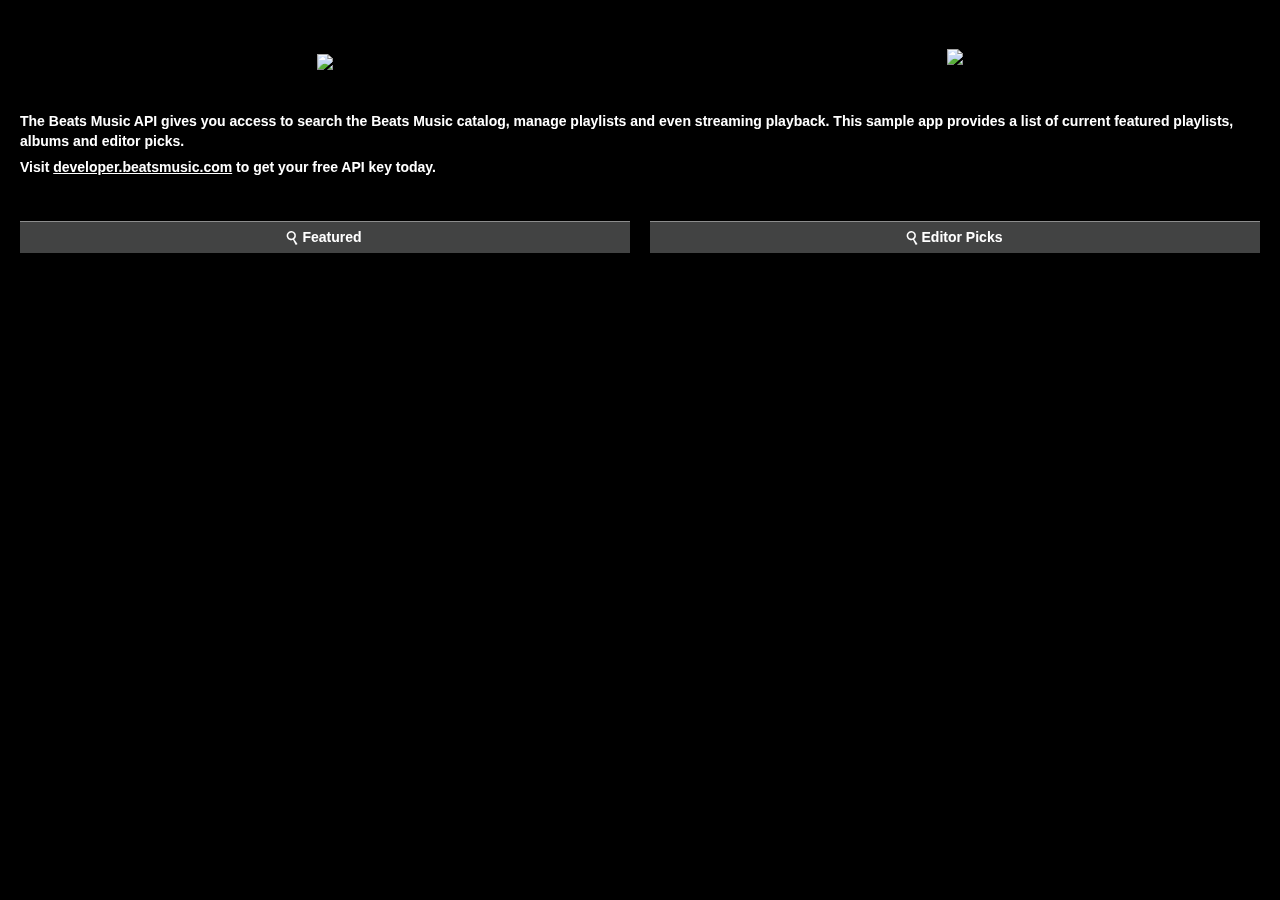
==== www/index.html @ 13b509c0 "included www/ root folder, .xdk & .xdke files, plus cordova plugin support" ====
<!DOCTYPE html>
<html>

 <head>
  <link rel="stylesheet" type="text/css" href="media_button_bar/css/media_button_bar.css">
  <meta charset="UTF-8">
  <link rel="stylesheet" type="text/css" href="app_framework/css/af.ui.min.css">
  <link rel="stylesheet" type="text/css" href="app_framework/css/icons.min.css">
  <link rel="stylesheet" type="text/css" href="css/index_main.less.css" class="main-less">
  <title>Beats Music API</title>
  <meta http-equiv="Content-type" content="text/html; charset=utf-8">
  <meta name="viewport" content="width=device-width, initial-scale=1.0, maximum-scale=1.0, minimum-scale=1.0, user-scalable=0">
  <style type="text/css">
   /* Prevent copy paste for all elements except text fields */
   		*  { -webkit-user-select:none; -webkit-tap-highlight-color:rgba(255, 255, 255, 0); }
   		input, textarea  { -webkit-user-select:text; }
  </style>
  <script src="cordova.js"></script>
  <script src="intelxdk.js"></script>
  <script src="xhr.js"></script>
  <script type="text/javascript">
      var onDeviceReady=function(){                             // called when Cordova is ready
          if( window.Cordova && navigator.splashscreen ) {     // Cordova API detected
            navigator.splashscreen.hide();                 // hide splash screen
          }
      };
      document.addEventListener("deviceready", onDeviceReady, false) ;
  </script>

  <script type="application/javascript" src="app_framework/appframework.ui.min.js"></script>
  <script type="application/javascript" src="js/index_user_scripts.js"></script>
  <script type="application/javascript" src="app_framework/appframework.js"></script>
  <script type="application/javascript" src="js/af_subpage.js"></script>
  <script type="application/javascript" src="js/api.js"></script>
 </head>

 <body id="afui" class="android">

  <div class="uwrap" id="content">
   <div class="upage panel recommended-content-header" id="mainpage" data-header="none" data-footer="none">
    <div class="upage-outer">
     <header class="container-group inner-element uib_w_1" data-uib="app_framework/header" data-ver="0" id="af-header-0">
      <h1>Beats Music</h1>
      <div class="widget-container wrapping-col single-centered"></div>
      <div class="widget-container content-area horiz-area wrapping-col left">
      </div>
      <div class="widget-container content-area horiz-area wrapping-col right"></div>
     </header>
     <div class="upage-content" id="mainsub">

      <div class="grid grid-pad urow uib_row_1 row-height-1" data-uib="layout/row" data-ver="0">
       <div class="col uib_col_2 col-0_6-12" data-uib="layout/col" data-ver="0">
        <div class="widget-container content-area vertical-col">

         <div class="widget uib_w_2 scale-image d-margins ImageMargin BeatsMusicImageMargin" data-uib="media/img" data-ver="0">
          <figure class="figure-align">
           <img src="http://content.developer.mashery.com.s3.amazonaws.com/xdk-demos/beatsmusic/logo-beatsmusic-black.png">

           <figcaption data-position="bottom"></figcaption>
          </figure>
         </div>
         <span class="uib_shim"></span>
        </div>
       </div>
       <div class="col uib_col_1 col-0_6-12" data-uib="layout/col" data-ver="0">
        <div class="widget-container content-area vertical-col">

         <div class="widget uib_w_3 scale-image d-margins ImageMargin" data-uib="media/img" data-ver="0">
          <figure class="figure-align">
           <img src="http://content.developer.mashery.com.s3.amazonaws.com/xdk-demos/masherymade.png">

           <figcaption data-position="bottom"></figcaption>
          </figure>
         </div>
         <span class="uib_shim"></span>
        </div>
       </div>
       <span class="uib_shim"></span>
      </div>

      <div class="grid grid-pad urow uib_row_2 row-height-2" data-uib="layout/row" data-ver="0">
       <div class="col uib_col_3 col-0_12-12" data-uib="layout/col" data-ver="0">
        <div class="widget-container content-area vertical-col">

         <div class="widget uib_w_4 d-margins beats-dark" data-uib="media/text" data-ver="0">
          <div class="widget-container left-receptacle"></div>
          <div class="widget-container right-receptacle"></div>
          <div>
           <p>The Beats Music API gives you access to search the Beats Music catalog, manage playlists and even streaming playback. This sample app provides a list of current featured playlists, albums and editor picks.</p>
           <p>Visit <span onclick="window.open('http://developer.beatsmusic.com/','_blank')" style="text-decoration: underline;">developer.beatsmusic.com</span> to get your free API key today.</p>
          </div>
         </div><span class="uib_shim"></span>
        </div>
       </div>
       <span class="uib_shim"></span>
      </div>

      <div class="grid grid-pad urow uib_row_3 row-height-3" data-uib="layout/row" data-ver="0">
       <div class="col uib_col_4 col-0_6-12" data-uib="layout/col" data-ver="0">
        <div class="widget-container content-area vertical-col">

         <a class="button widget uib_w_5 d-margins darkbg-buttons icon magnifier" data-uib="app_framework/button" id="Topfeatured_btn" onclick="javascript:fetchHighlights('featured');">Featured</a>
        </div>
       </div>
       <div class="col uib_col_5 col-0_6-12" data-uib="layout/col" data-ver="0">
        <div class="widget-container content-area vertical-col">

         <a class="button widget uib_w_5 d-margins icon magnifier" data-uib="app_framework/button" id="Topeditor_picks_btn" onclick="javascript:fetchHighlights('editor_picks');">Editor Picks</a>
        </div>
       </div>
       <span class="uib_shim"></span>
      </div>

     </div>
     <div id="recommendations" class="upage-content hidden">
      <div class="grid grid-pad urow uib_row_4 row-height-4" data-uib="layout/row" data-ver="0">
       <div class="col uib_col_6 col-0_12-12" data-uib="layout/col" data-ver="0">
        <div class="widget-container content-area vertical-col">

         <a class="button widget uib_w_6 d-margins icon left" data-uib="app_framework/button" data-ver="0">Back</a><span class="uib_shim"></span>
        </div>
       </div>
       <span class="uib_shim"></span>
      </div>
      <div class="grid grid-pad urow uib_row_1 row-height-1" data-uib="layout/row" data-ver="0">
       <div class="col uib_col_2 col-0_6-12" data-uib="layout/col" data-ver="0">
        <div class="widget-container content-area vertical-col">

         <div class="widget uib_w_2 scale-image d-margins ImageMargin BeatsMusicImageMargin" data-uib="media/img" data-ver="0">
          <figure class="figure-align">
           <img src="http://content.developer.mashery.com.s3.amazonaws.com/xdk-demos/beatsmusic/logo-beatsmusic-black.png">

           <figcaption data-position="bottom"></figcaption>
          </figure>
         </div>
         <span class="uib_shim"></span>
        </div>
       </div>
       <div class="col uib_col_1 col-0_6-12" data-uib="layout/col" data-ver="0">
        <div class="widget-container content-area vertical-col">

         <div class="widget uib_w_3 scale-image d-margins ImageMargin" data-uib="media/img" data-ver="0">
          <figure class="figure-align">
           <img src="http://content.developer.mashery.com.s3.amazonaws.com/xdk-demos/masherymade.png">

           <figcaption data-position="bottom"></figcaption>
          </figure>
         </div>
         <span class="uib_shim"></span>
        </div>
       </div>
       <span class="uib_shim"></span>
      </div>
      <div id="recommendations-content-header" style="text-align:center;">
       <h2 id="recommended-highlight-title"></h2> 
       <p>(click on images to preview)</p>
      </div>
      <div id="recommendations-content" style="text-align:center;">
      </div>
     </div>
     <!-- /upage-content -->
    </div>
    <!-- /upage-outer -->
   </div>
   <!-- /upage -->
  </div>
  <!-- /uwrap -->
 </body>

</html>
---- www/media_button_bar/css/media_button_bar.css ----
/*  Button Bar - Height set by the user */
.uib-button-bar {
  display: -webkit-flex;
  display: -moz-flex;
  display: -ms-flexbox;
  display: -ms-flex;
  display: flex;
  -webkit-align-items: center;
  -moz-align-items: center;
  -ms-align-items: center;
  -ms-flex-align: center;
  align-items: center;
}
.uib-button-bar > .uib-sprite-button,
.uib-button-bar > .uib-graphic-button {
  height: 100%;
  width: 100%;
  -webkit-flex: 1;
  -moz-flex: 1;
  -ms-flex: 1;
  flex: 1;
}

.uib-sprite {
  height: 100%;
  width: 100%;
  -webkit-flex: 1;
  -moz-flex: 1;
  -ms-flex: 1;
  flex: 1;
}

.uib-button-bar .uib-caption {
  white-space: nowrap;
  overflow: hidden;
  text-overflow: ellipsis;
  width: 100%;
  padding: 0 1em;
}
/* Base Graphic & Sprite Button */
.uib-graphic-button,
.uib-sprite-button {
  display: -webkit-flex;
  display: -moz-flex;
  display: -ms-flexbox;
  display: -ms-flex;
  display: flex;
  -webkit-flex-direction: column;
  -moz-flex-direction: column;
  -ms-flex-direction: column;
  flex-direction: column;
  -webkit-align-items: center;
  -moz-align-items: center;
  -ms-align-items: center;
  -ms-flex-align: center;
  align-items: center;
  -webkit-justify-content: center;
  -moz-justify-content: center;
  -ms-justify-content: center;
  -ms-flex-pack: center;
  justify-content: center;
  -webkit-align-content: center;
  -moz-align-content: center;
  -ms-align-content: center;
  -ms-flex-line-pack: center;
  align-content: center;
}
/* Makes a tag full size of Sprite graphic */
.uib-sprite a {
  width: 100%;
  height: 100%;
  display: block;
}
/* Order: Text Top, Text Bottom, Text Left, Text Right */
.media-button-text-top {
  -webkit-flex-direction: column-reverse;
  -moz-flex-direction: column-reverse;
  -ms-flex-direction: column-reverse;
  flex-direction: column-reverse;
}
.media-button-text-top .uib-caption {
  width: auto;
}
.media-button-text-bottom {
  -webkit-flex-direction: column;
  -moz-flex-direction: column;
  -ms-flex-direction: column;
  flex-direction: column;
}
.media-button-text-bottom .uib-caption {
  width: auto;
}
.media-button-text-left {
  -webkit-flex-direction: row-reverse;
  -moz-flex-direction: row-reverse;
  -ms-flex-direction: row-reverse;
  flex-direction: row-reverse;
}
.media-button-text-left .uib-caption {
  width: auto;
}
.media-button-text-right {
  -webkit-flex-direction: row;
  -moz-flex-direction: row;
  -ms-flex-direction: row;
  flex-direction: row;
}
.media-button-text-right .uib-caption {
  width: auto;
}
---- www/app_framework/css/af.ui.min.css ----
*{-webkit-user-select:none;-webkit-tap-highlight-color:rgba(0,0,0,0);-moz-tap-highlight-color:rgba(0,0,0,0);-ms-touch-action:none;-moz-user-select:-moz-none -webkit-touch-callout:none;margin:0;padding:0;-webkit-box-sizing:border-box;-moz-box-sizing:border-box;box-sizing:border-box}body{overflow-x:hidden;-webkit-text-size-adjust:none;font-family:'Helvetica Neue',Helvetica,Arial,sans-serif;color:#000;font-size:14px;display:-webkit-box;background:#cbd2d8;-webkit-box-orient:vertical;-webkit-box-align:stretch}#afui input,textarea{-webkit-user-select:text;-moz-user-select:-moz-text;-moz-user-select:text}#afui img{border:0}#afui p{display:block;margin:6px 0;font-size:14px;line-height:20px;color:inherit}#afui #afui_modal{-webkit-backface-visibility:hidden;z-index:9999!important;width:100%;height:100%;display:none;position:absolute;top:0;overflow:hidden;background:rgba(29,29,28,1)!important;-webkit-perspective:1000;color:white}#afui #modalContainer{width:100%}#afui #modalContainer>*{-webkit-backface-visibility:hidden;-webkit-perspective:1000}#afui .afmScrollbar{background:white!important}#afui .afmScrollPanel{width:100%;min-height:100%;overflow:hidden}#afui{position:absolute;width:100%;top:0;bottom:0;overflow:hidden}#afui>#splashscreen{position:absolute;top:0;bottom:0;width:100%;left:0;min-height:100%;background:rgba(29,29,28,1)!important;color:white!important;font-size:30px;text-align:center;z-index:9999;display:block;margin-left:auto!important;margin-right:auto!important;padding-top:80px!important}#afui>#header{position:absolute;overflow:hidden;display:block;z-index:250;-webkit-box-sizing:border-box;box-sizing:border-box;height:44px;left:0;right:0}#afui #header h1{position:absolute;width:45%;z-index:1;text-align:center;height:44px;font-size:18px;font-weight:bold;left:27.5%;color:#fff;padding:10px 0;text-shadow:rgba(0,0,0,0.8) 0 -1px 0;text-align:center;white-space:nowrap}#afui #content{z-index:180;display:block;position:absolute;top:44px;bottom:49px;left:0;right:0;overflow:hidden}#afui .panel{z-index:180;width:100%;height:100%;display:none;position:absolute;top:0;left:0;overflow-y:auto;overflow-x:hidden;-webkit-overflow-scrolling:touch;-webkit-backface-visibility:hidden;-webkit-perspective:1000;padding:10px;padding-top:0}#afui .panel>*{-webkit-backface-visibility:hidden;-webkit-perspective:1000}#afui #navbar{position:absolute;bottom:0;z-index:1000;height:49px;display:block;left:0;right:0;padding:0 3px}#afui #navbar a{-webkit-box-sizing:border-box;box-sizing:border-box;top:3px;height:43px;overflow:hidden;font-size:12px;font-weight:normal;text-decoration:none;color:#fff;text-align:center;display:inline-block;width:25%;-webkit-backface-visibility:hidden;-webkit-perspective:1000;line-height:67px;position:relative;margin:0}#afui #navbar .af-badge{right:auto;margin-left:-16px}#afui #navbar .icon:before{position:absolute;top:2px;left:0;font-size:25px;margin:auto;width:100%}#afui footer,#afui header,#afui nav{display:none}#afui #navbar footer,#afui #menu nav,#afui #header header{display:block}#afui>#menu.tabletMenu{z-index:1;width:200px;bottom:0;height:100%;display:block!important;position:absolute;top:0;left:0}#afui #menu_scroller{padding-bottom:10px;overflow-y:auto;overflow-x:hidden;-webkit-backface-visibility:hidden;-webkit-overflow-scrolling:touch}#afui #menu_scroller>*{-webkit-backface-visibility:hidden;-webkit-perspective:1000}#afui #menu .list li,#afui #menu .list .divider,#afui #menu .list li:first-child,#afui #menu .list li:last-child{font-weight:bold;font-size:1em;line-height:1em;border-color:#101012;-webkit-box-shadow:inset 0 1px 0 rgba(255,255,255,.08);box-shadow:inset 0 1px 0 rgba(255,255,255,.08)}#afui #menu .list>li>a{color:#ccc;margin-left:6px;font-weight:normal}#afui #menu .list,#afui #menu .list .divider{background:inherit}#afui #menu .list .divider{background:#333;color:#fff;font-weight:bold;font-size:1em;line-height:1em;padding:6px;top:0;border:0;-webkit-box-shadow:none;box-shadow:none}#afui #menu .list>li>a:after{margin-top:-8px}#afui .splashscreen{background:rgba(29,29,28,1)!important;padding-left:40px;padding-top:30px!important;min-height:100%}#afui h2{display:block;height:34px;font-weight:bold;font-size:18px;color:#000;padding:6px 0;margin-bottom:8px}#afui .collapsed:after{float:right;content:'';border-left:5px solid transparent;border-right:5px solid transparent;border-top:6px solid #000;display:block;position:absolute;top:14px;right:14px}#afui .collapsed:before{float:right;content:'';color:transparent;background:transparent;width:14px;height:14px;display:block;border:2px solid #000;border-radius:3px;position:absolute;top:8px;right:10px}#afui .expanded:after{float:right;content:'';border-left:5px solid transparent;border-right:5px solid transparent;border-bottom:6px solid #000;display:block;position:absolute;top:13px;right:14px}#afui .expanded:before{float:right;content:'';color:transparent;background:transparent;width:14px;height:14px;display:block;border:2px solid #000;border-radius:3px;position:absolute;top:8px;right:10px}#afui .ui-icon{background:#666;background:rgba(0,0,0,.4);background-repeat:no-repeat;border-radius:9px}.ui-loader{display:none;position:absolute;opacity:.85;z-index:100;left:50%;width:200px;margin-left:-100px;margin-top:-35px;padding:10px 30px;background:#666;background:rgba(0,0,0,.4);border-radius:9px;color:white}.ui-loader.heavy{opacity:1}.ui-loader h1{font-size:15px;text-align:center}.ui-loader .ui-icon{position:static;display:block;opacity:.9;margin:0 auto;width:35px;height:35px;background-color:transparent}.spin{-webkit-transform:rotate(360deg);-webkit-animation-name:spin;-webkit-animation-duration:1s;-webkit-animation-iteration-count:infinite}@-webkit-keyframes spin{from{-webkit-transform:rotate(0deg)}to{-webkit-transform:rotate(360deg)}}.ui-icon-loading{background-image:url([data-uri]);width:40px;height:40px;border-radius:20px;background-size:35px 35px}#afui .ui-corner-all{border-radius:.6em}#afui_mask{position:absolute;top:45%;z-index:999999}#afui .hasMenu{position:absolute;left:0}#afui .menuButton{position:relative;top:5px;right:-8px;height:36px;width:36px;z-index:2;float:right}#afui .menuButton:after{border-bottom:9px double white;border-top:3px solid white;top:9px;left:3px;content:"";height:3px;position:absolute;width:15px}#afui .hasMenu.on{-webkit-transform:translate3d(200px,0,0);transform:translate(200px,0)}#afui .modalbutton{position:absolute;top:0;right:5px;height:32px;width:58px;line-height:32px;z-index:9999}#afui .closebutton{position:absolute;top:6px;right:6px;display:block;height:24px;width:24px;border-radius:12px;border:1px solid #666;background:#fff;color:#333;font-weight:bold;font-size:21px;line-height:18px;text-align:center;text-decoration:none}#afui .closebutton:before{content:'x'}#afui .closebutton.selected,.closebutton.modalButton.selected{color:#fff;background:#333}#afui .panel>.list,#afui .panel>.afScrollPanel>.list{margin:0 -10px}#afui .panel>.list.inset,#afui .panel>.afScrollPanel>.list.inset{margin:0}@font-face{font-family:'chevron';src:url([data-uri]) format('woff'),url([data-uri]) format('truetype');font-weight:normal;font-style:normal}#afui .chevron{font-family:'chevron';speak:none;font-style:normal;font-weight:normal;font-variant:normal;text-transform:none;line-height:1;-webkit-font-smoothing:antialiased}#afui .chevron:before{content:"\f054"}#afui .chevron.left{-webkit-transform:rotate(180deg);transform:rotate(180deg)}@media handheld,only screen and (min-width:768px){#afui>#navbar.hasMenu,#afui>#header.hasMenu,#afui>#content.hasMenu{position:absolute;left:256px;-webkit-transition:transform 0ms;-webkit-transform:translate3d(0,0,0)!important;transition:transform 0ms;transform:translate(0,0,0)!important}#afui #badgephone{display:none!important}#afui #badgetablet{display:inline-block!important}#afui .afMenuClose{display:none!important}#afui>#menu.tabletMenu{z-index:200!important;width:256px!important;bottom:0;height:100%!important;display:block!important;position:absolute!important;top:0;left:0;-webkit-transform:translate3d(0px,0px,0px)!important;-webkit-transition:none!important;transform:translate(0px,0px)!important;transition:none!important}#afui .menuButton{display:none}}#afui{background:white;color:#53575e}#afui>#header{background:#0088d1;border:0;border-bottom:1px solid #0088d1}#afui #header h1{text-shadow:none;width:45%}#afui #backButton{background:rgba(249,249,249,1);color:#fff;display:block;position:absolute;line-height:44px;left:25px;text-overflow:ellipsis;font-size:14px;padding:none;text-shadow:none;background-color:transparent;border:0;border-color:none;height:44px;top:0;border-radius:none;box-shadow:none;margin:0;padding-left:0;text-align:center;width:50px;padding:0!important;margin:0!important}#afui #backButton::before{z-index:-1;font-size:22px;position:absolute;top:10px;left:-20px;text-align:center;border-radius:none;border:0;border-color:none;box-shadow:none;-webkit-transform:none;transform:none;font-family:'chevron';speak:none;font-style:normal;font-weight:normal;font-variant:normal;text-transform:none;line-height:1;-webkit-font-smoothing:antialiased;content:"\f054";-webkit-transform:rotate(180deg);transform:rotate(180deg);background-color:transparent}#afui>#navbar{background:#0088d1;border:0;border-top:1px solid #0088d1;box-shadow:none}#afui #navbar a.pressed{border-radius:0;background:#00aeef}#afui #navbar .icon.pressed:before{color:inherit}#afui .af-badge{border:0}#afui .list{background:inherit;color:inherit;border-color:#303030;font-weight:normal}#afui .af-badge{box-shadow:none}#afui .list .divider{color:black}#afui .panel{color:inherit;background:white}#afui .panel h2{color:#0088d1}#afui .collapsed:after{border-top:6px solid}#afui .collapsed:before{border:2px solid}#afui .expanded:after{border-bottom:6px solid}#afui .expanded:before{border:2px solid}#afui .collapsed:before,#afui .expanded:before{border-color:inherit}#afui .collapsed:after,#afui .expanded:after{border-top-color:inherit;border-top-color:inherit}#afui select,#afui textarea,#afui input[type="text"],#afui input[type=search],#afui input[type="password"],#afui input[type="datetime"],#afui input[type="datetime-local"],#afui input[type="date"],#afui input[type="month"],#afui input[type="time"],#afui input[type="week"],#afui input[type="number"],#afui input[type="email"],#afui input[type="url"],#afui input[type="tel"],#afui input[type="color"],#afui .input-group{background:inherit;color:inherit}#afui input.toggle+label:after{color:inherit}#afui input.toggle+label{border-radius:0}#afui input.toggle+label>span{border-radius:0;top:0;width:27px;height:23px}#afui label{color:inherit}#afui input[type="radio"]:checked+label:before,#afui input[type="checkbox"]:checked+label:before{background:#33b5e5}#afui>#menu.tabletMenu{color:white;background:#00aeef;border-right:1px solid #006ba4}#afui #menu .list li,#afui #menu .list .divider,#afui #menu .list li:last-child{border-color:#4cc6f4}#afui #menu .list .divider{background:#0088d1;color:inherit;font-size:1em}#afui #menu .list>li>a{background:inherit;color:inherit;font-size:1em}#afui #menu .list{font-weight:normal}#afui .button{border-radius:0;text-shadow:none!important}.list>li>a:after{color:#0088d1}#afui .button.previous{border:0}#afui .button.next{border:0}#afui .button.previous::after{color:black;z-index:-1;font-size:22px;position:absolute;top:2px;left:-25px;text-align:center;border-radius:none;border:0;border-color:none;box-shadow:none;-webkit-transform:none;transform:none;font-family:'chevron';speak:none;font-style:normal;font-weight:normal;font-variant:normal;text-transform:none;line-height:1;-webkit-font-smoothing:antialiased;content:"\f054";-webkit-transform:rotate(180deg);transform:rotate(180deg);background-color:transparent}#afui .button.next::after{color:black;z-index:-1;font-size:22px;position:absolute;top:6px;right:-25px;text-align:center;border-radius:none;border:0;border-color:none;box-shadow:none;-webkit-transform:none;transform:none;font-family:'chevron';speak:none;font-style:normal;font-weight:normal;font-variant:normal;text-transform:none;line-height:1;-webkit-font-smoothing:antialiased;content:"\f054";background-color:transparent}#afui .afPopup{display:block;width:100%;float:left;border:solid 1px #33b5e5;left:0!important;padding:10px;opacity:1;-webkit-border-radius:0;border-radius:0;position:absolute;z-index:1000000;top:50%;margin:0 auto;background:inherit;color:inherit;padding:30px}#afui #af_actionsheet{background:#0190d6;color:inherit}#afui #af_actionsheet a{border-radius:0;-webkit-border-radius:0;color:black;background:white;border:0;text-shadow:none}#afui .list{margin:0;padding:0;margin-bottom:10px;list-style:none;background-color:#fff;box-sizing:border-box;-webkit-box-sizing:border-box}#afui .list li{display:block;list-style:none;position:relative;padding:20px 20px 20px 10px;border-bottom:1px solid #ccc}#afui .list li:first-child{border-top:1px solid #ccc}#afui .list>li>a{display:block;position:relative;display:block;color:inherit;margin:-20px -20px -20px -10px;text-decoration:none;padding:20px 20px 20px 10px}#afui .list a .af-badge{position:absolute;right:30px;top:48%;margin-top:-10px}#afui .list>li>a:after{position:absolute;right:8px;font-family:'chevron';speak:none;font-style:normal;font-weight:normal;font-variant:normal;text-transform:none;line-height:1;-webkit-font-smoothing:antialiased;content:"\f054";top:50%;margin-top:-0.5em;color:inherit}#afui .list .divider{position:relative;top:-1px;padding-top:6px;padding-bottom:6px;font-size:12px;font-weight:bold;line-height:18px;background-color:#dfe0e2;border-top:1px solid #ccc;border-bottom:1px solid #ccc;box-shadow:inset 0 1px 1px rgba(255,255,255,0.4);padding-right:60px}#afui .list.inset{border:1px solid #ccc;border-radius:6px;margin:10px}#afui .list.inset li:first-child{border-top:0}#afui .list.inset li:last-child{border-bottom:0}#afui select,#afui textarea,#afui input[type="text"],#afui input[type=search],#afui input[type="password"],#afui input[type="datetime"],#afui input[type="datetime-local"],#afui input[type="date"],#afui input[type="month"],#afui input[type="time"],#afui input[type="week"],#afui input[type="number"],#afui input[type="email"],#afui input[type="url"],#afui input[type="tel"],#afui input[type="color"],#afui .input-group{width:100%;height:40px;padding:10px;margin-bottom:10px;background:#fff;border:1px solid #ccc;border-radius:5px;font-size:14px;font-weight:normal;-webkit-appearance:none;box-sizing:border-box}#afui form{position:relative}#afui input[type="radio"],#afui input[type="checkbox"]{display:none}#afui input[type="radio"]+label,#afui input[type="checkbox"]+label{display:inline-block;width:60%;float:right;position:relative;text-align:left;padding:10px 0 0 0}#afui input[type="radio"]:not(.toggle)+label:before{background-color:#fafafa;border:1px solid #cacece;border-radius:50px;display:block;position:absolute;width:1.3em;height:1.3em;content:'';margin-right:5px;top:8px;margin-left:-25px}#afui input[type="radio"]:checked+label:before{background-color:#000}#afui input[type="checkbox"]+label:before{background-color:#fafafa;border:1px solid #cacece;border-radius:3px;display:block;position:absolute;top:8px;left:-25px;width:1.3em;height:1.3em;content:" "}#afui input[type="checkbox"]:checked+label:before{content:'\00a0\2714';padding:0;display:inline-block}#afui input[type="radio"]:after,#afui input[type="checkbox"]:after{visibility:hidden;display:block;font-size:0;content:" ";clear:both;height:0}#afui input[type="search"]{border-radius:20px}#afui label{float:left;width:33%;font-weight:normal;font-size:14px;color:inherit;text-align:right;padding:11px 6px}#afui label+select,#afui label+input[type="radio"],#afui label+input[type="checkbox"] label+textarea,#afui label+input[type="text"],#afui label+input[type=search],#afui label+input[type="password"],#afui label+input[type="datetime"],#afui label+input[type="datetime-local"],#afui label+input[type="date"],#afui label+input[type="month"],#afui label+input[type="time"],#afui label+input[type="week"],#afui label+input[type="number"],#afui label+input[type="email"],#afui label+input[type="url"],#afui label+input[type="tel"],#afui label+input[type="color"],#afui label+textarea{width:66%}#afui textarea{height:auto}#afui .input-group{width:auto;height:auto;padding:12px;overflow:hidden}#afui .input-group input:not([type='button']):not([type='submit']),#afui .input-group textarea,#afui .input-group select{margin-bottom:0;background-color:transparent;border:0;border-bottom:1px solid #ccc;border-radius:0;box-shadow:none}#afui .input-group input:not([type="submit"]):not([type="button"]):last-child,#afui .input-group textarea:last-child,#afui .input-group select:last-child{border-bottom:0}#afui .input-group input[type=button],#afui .input-group input[type=submit]{margin:5px}#afui input.toggle+label:before,#afui input.toggle:checked+label:before{content:attr(data-on);position:absolute;color:#fff;left:5px;width:42px;text-align:left;z-index:3px;top:3px;overflow:hidden;background-color:transparent;border:0;border-radius:0;text-transform:uppercase;display:none}#afui input.toggle:checked+label:before{display:block}#afui input.toggle+label:after{content:attr(data-off);position:absolute;color:#505050;width:42px;text-align:left;z-index:1;top:2px;left:30px;overflow:hidden;background-color:transparent;border:0;border-radius:0;text-transform:uppercase}#afui input.toggle:checked+label:after{display:none}#afui input[type="radio"].toggle:checked+label:before{line-height:1.2em}#afui input.toggle+label{position:relative;margin:5px;border-radius:50px;display:block;height:24px;width:65px;border:1px solid #ccc;left:33%;float:none}#afui input.toggle:checked+label{background:#1eb0e9;line-height:-1em}#afui input.toggle+label>span{display:block;width:28px;height:28px;background:#ccc;border-radius:50px;z-index:5;top:-2px;left:0;position:absolute;transition:transform 100ms linear;transform:translate3d(0,0,0);-webkit-transform:translate3d(0,0,0);-webkit-transition:-webkit-transform 100ms linear}#afui input.toggle:checked+label>span{transform:translate3d(37px,0,0);-webkit-transform:translate3d(37px,0,0)}#afui .formGroupHead{font-size:18px;font-weight:bold;color:inherit;margin:16px 0 8px}#afui .button{position:relative;display:inline-block;padding:8px 12px;margin:8px 0;font-weight:bold;color:#000;text-align:center;text-shadow:0 1px 0 #fff;vertical-align:top;cursor:pointer;background-color:#eee;border:1px solid #666;border-radius:6px;text-decoration:none;z-index:2}#afui .button.pressed{background:#fff}#afui .button.previous{margin-left:16px;padding-left:6px;border-color:#666 #666 #666 transparent!important}#afui .button.next{border-color:#666 transparent #666 #666!important;margin-right:16px;padding-right:6px}#afui .button.previous::after{z-index:-1;content:'';position:absolute;width:25px;height:25px;background-color:inherit;top:3px;left:-11px;border-radius:5px;border:1px solid;border-color:transparent transparent inherit transparent;-webkit-transform:rotate(45deg);transform:rotate(45deg)}#afui .button.next::after{z-index:-1;content:'';position:absolute;width:25px;height:25px;background-color:inherit;top:3px;right:-11px;border-radius:5px;border:1px solid;border-color:transparent transparent transparent transparent;-webkit-transform:rotate(45deg);transform:rotate(45deg)}#afui .button.block{display:block}#afui .button.flat{border-radius:0;box-shadow:none}#afui .button-grouped{display:inline-block}#afui .button-grouped *{border-radius:0;float:left;border:0;border-right:1px solid #666;border-bottom:1px solid #666;border-top:1px solid #666;margin:0}#afui .button-grouped>.button:first-child{border-left:1px solid #666;border-top-left-radius:6px;border-bottom-left-radius:6px}#afui .button-grouped>.button:last-child{border-top-right-radius:6px;border-bottom-right-radius:6px}#afui .button-grouped.vertical *{border-radius:0;display:block;float:none;width:100%;border:0;border-left:1px solid #666;border-right:1px solid #666;border-top:1px solid #666}#afui .button-grouped.vertical>.button:first-child{border-left:1px solid #666;border-top-left-radius:6px;border-top-right-radius:6px;border-bottom-left-radius:0}#afui .button-grouped.vertical>.button:last-child{border-top-right-radius:0;border-bottom-right-radius:6px;border-bottom-left-radius:6px;border-bottom:1px solid #666}#afui .button.gray{background:#999;border-color:#666}#afui .button.yellow{background-color:#f1c222;border-color:#999}#afui .button.red{color:#fff;text-shadow:0 -1px 0 #666;background:#b20000;border-color:#666}#afui .button.green{color:#fff;text-shadow:0 -1px 0 #666;background:#009c0c;border-color:#666}#afui .button.orange{color:#fff;text-shadow:0 -1px 0 #666;background-color:#ff8000;border-color:#666}#afui .button.black{color:#fff;text-shadow:none;background:#000;border-color:#666}#afui .button.slate{color:#fff;text-shadow:0 -1px 0 #000;background:#171f28;border-color:#666}#afui #header .button{font-size:12px;padding:7px;height:32px;margin-top:5px}#afui .af-badge{position:absolute;top:2px;right:2px;display:inline-block;min-width:20px;max-width:90%;height:20px;padding:0 3px;background-color:red;border-radius:20px;font-size:12px;line-height:19px;font-weight:bold;color:#fff;text-overflow:ellipsis;text-align:center;text-shadow:0 -1px 0 rgba(64,0,0,.6)}#afui .af-badge.br{bottom:2px;right:2px;top:auto;left:auto}#afui .af-badge.bl{bottom:2px;left:2px;top:auto;right:auto}#afui .af-badge.tl{top:2px;left:2px;right:auto;bottom:auto}#afui .grid{width:100%}#afui .col2,#afui .col3,#afui .col1-3,#afui .col2-3{float:none;width:100%}#afui .grid:after{content:'';clear:both}@media handheld,only screen and (min-width:768px){#afui .col2{width:50%;float:left}#afui .col3{width:33.3%;float:left}#afui .col1-3{width:33.3%;float:left}#afui .col2-3{width:66.6%;float:left}}#af_actionsheet{position:absolute;left:0;right:0;padding-left:10px;padding-right:10px;padding-top:10px;margin:auto;background:black;float:left;z-index:9999;border-top:#fff 1px solid;background:rgba(71,71,71,.95);background-image:-webkit-gradient(linear,left top,left bottom,from(rgba(255,255,255,.4)),to(rgba(255,255,255,0)),color-stop(.08,rgba(255,255,255,.1)),color-stop(.08,rgba(255,255,255,0)));background-image:-webkit-linear-gradient(top,rgba(255,255,255,.4) 0,rgba(255,255,255,.1) 8%,rgba(255,255,255,0) 8%);box-shadow:0 -1px 2px rgba(0,0,0,.4)}#af_actionsheet a{text-decoration:none;-webkit-transition:all .4s ease;transition:all .4s ease;text-shadow:0 -1px rgba(0,0,0,.8);padding:0 .25em;border:1px solid rgba(0,0,0,.8);text-overflow:ellipsis;border-radius:.75em;background-image:-webkit-gradient(linear,left top,left bottom,from(rgba(255,255,255,.4)),to(rgba(255,255,255,0)),color-stop(.5,rgba(255,255,255,.1)),color-stop(.5,rgba(255,255,255,0)));background-image:-webkit-linear-gradient(top,rgba(255,255,255,.5) 0,rgba(255,255,255,.2) 50%,rgba(255,255,255,0) 50%);box-shadow:0 1px 1px rgba(255,255,255,0.7);display:block;color:white;text-align:center;line-height:36px;font-size:20px;font-weight:bold;margin-bottom:10px;background-color:rgba(130,130,130,1)}#af_actionsheet a.selected{background-color:rgba(150,150,150,1)}#af_actionsheet a.cancel{background-color:rgba(43,43,43,1)}#af_actionsheet a.cancel.selected{background-color:rgba(73,73,73,1)}#af_actionsheet a.red{color:white;background-color:rgba(204,0,0,1)}#af_actionsheet a.red.selected{background-color:rgba(255,0,0,1)}BODY>DIV#mask{display:block;width:100%;height:100%;background:#000;z-index:999999;position:absolute;top:0;left:0}.afPopup{display:block;width:280px;float:left;border:solid 1px #72767b;-webkit-border-radius:10px;border-radius:10px;padding:10px;opacity:1;-webkit-transform:scale(1);-webkit-transition:all .20s ease-in-out;transform:scale(1);transition:all .20s ease-in-out;position:absolute;z-index:1000000;top:50%;left:50%;margin:0 auto;background:rgba(70,70,70,1);color:white}.afPopup>*{color:inherit}.afPopup.hidden{opacity:0;-webkit-transform:scale(0);top:50%;left:50%;margin:0 auto}.afPopup>HEADER{font-weight:bold;font-size:20px;margin:0;padding:0}.afPopup>DIV{font-size:12px;margin:8px}.afPopup>FOOTER{width:100%;text-align:center;display:block!important}.afPopup>FOOTER>A#cancel{float:left}.afPopup>FOOTER>A#action{float:right;margin-right:4px}.afPopup>FOOTER>A.center{float:none!important;width:80%;margin:8px}.scrollBar{position:absolute!important;width:5px!important;height:20px!important;border-radius:2px!important;border:1px soldid black!important;background:black!important;opacity:0!important}#afSelectBoxContainer{position:absolute;display:block;width:90%;max-width:280px;margin-right:auto;min-height:100px;background:#303030;color:white;display:none;overflow:hidden;z-index:9999;max-height:300px;margin-top:-150px;top:50%;left:50%;margin-left:-138px}#afSelectBoxfix ul{list-style-type:none;padding:0;margin:0}#afSelectBoxfix li{font-size:1.1em;color:#fff;display:block;line-height:2.5em;padding:0 1em;border-bottom:1px solid #444}#afSelectBoxfix .selected{background:#33b5e5}.afFakeSelect{width:200px;height:30px;display:inline-block;border:1px solid #ccc;border-radius:5px;line-height:2em;font-size:1em;padding-left:10px;position:relative}.afFakeSelect:after{position:absolute;top:5px;right:5px;border:14px solid transparent;border-top-color:#ccc;content:''}#afSelectBoxContainer #afSelectDone,#afSelectBoxContainer #afSelectCancel{margin-top:10px;display:inline-block;height:30px;width:100px;background:#33b5e5;border:1px solid #33b5e5;text-align:center;line-height:2em;float:left;margin-left:10px}#afSelectBoxContainer #afSelectCancel{float:right;margin-right:10px}#afSelectBoxContainer #afSelectClose{overflow:hidden;border-bottom:1px solid #444;padding-bottom:5px}select:disabled~.afFakeSelect{background:#ccc;color:black}#afui.android{font:14px 'Roboto',sans-serif;background:#000;color:#fff;border-color:#fff}#afui.android.light{background:#fdfdfd;color:#000}#afui.android>#header{display:none!important}#afui.android>#content{bottom:0!important;top:49px!important}#afui.android>#navbar{box-shadow:none;top:0!important;background:inherit;border-bottom:2px solid #33b5e5;border-top:0;padding:0}#afui.android #navbar a{color:inherit;height:45px}#afui.android #navbar a.pressed{border:0;border-bottom:4px solid #33b5e5;border-radius:0;background:0}#afui.android #navbar .icon.pressed:before{color:inherit}#afui.android .af-badge{border:0}#afui.android #content,#afui.android #content>.panel{background:inherit;color:inherit}#afui.android .list{background:inherit;color:inherit;border-color:#303030}#afui.android .list .divider{color:black}#afui.android .panel h2{color:inherit}#afui.android .collapsed:after{border-top:6px solid}#afui.android .collapsed:before{border:2px solid}#afui.android .expanded:after{border-bottom:6px solid}#afui.android .expanded:before{border:2px solid}#afui.android .collapsed:before,#afui.android .expanded:before{border-color:inherit}#afui.android .collapsed:after,#afui.android .expanded:after{border-top-color:inherit;border-top-color:inherit}#afui.android .afScrollbar{background:white!important}#afui.android.light .afScrollbar{background:black!important}#afui.android select,#afui.android textarea,#afui.android input[type="text"],#afui.android input[type=search],#afui.android input[type="password"],#afui.android input[type="datetime"],#afui.android input[type="datetime-local"],#afui.android input[type="date"],#afui.android input[type="month"],#afui.android input[type="time"],#afui.android input[type="week"],#afui.android input[type="number"],#afui.android input[type="email"],#afui.android input[type="url"],#afui.android input[type="tel"],#afui.android input[type="color"],#afui.android .input-group{background:inherit;color:inherit}#afui.android input.toggle+label:after{color:inherit}#afui.android input.toggle+label{border-radius:0}#afui.android input.toggle+label>span{border-radius:0;top:0;width:27px;height:23px}#afui.android label{color:inherit}#afui.android input[type="radio"]:checked+label:before,#afui.android input[type="checkbox"]:checked+label:before{background:#33b5e5}#afui.android>#menu{border-right:0;color:inherit;background:inherit}#afui.android #menu .list li{box-shadow:none;border-color:#ccc}#afui.android #menu .list .divider{background:inherit;color:inherit;font-size:1em}#afui.android #menu .list>li>a{background:inherit;color:inherit;font-size:1em}#afui.android #menu .list{font-weight:normal}#afui.android .button{border-radius:0;border:0;background:#424343;border-color:transparent;color:inherit;text-shadow:none;box-shadow:inset 0 1px 0 rgba(255,255,255,.4)}#afui.android.light .button{background:#d1d1d1;border-color:#d1d1d1}#afui.android .button.pressed{background:#33b5e5;border-color:#33b5e5}#afui.android .button.previous::after{width:20px;height:20px;background-color:inherit;top:5px;left:-12px;border-radius:0;box-shadow:none;border-color:transparent}#afui.android .button.next::after{width:20px;height:20px;background-color:inherit;top:5px;right:-12px;border-radius:0;box-shadow:none;border-color:transparent}#afui.android .button-grouped *{border-right:1px solid rgba(255,255,255,.25)}#afui.android .button-grouped>.button:last-child,#afui.android .button-grouped.vertical *{border-right:0}#afui.android .afPopup{display:block;width:100%;float:left;border:solid 1px #33b5e5;left:0!important;padding:10px;opacity:1;-webkit-border-radius:0;border-radius:0;-webkit-transform:none;transform:none;--webkit-transition:none;transition:none;position:absolute;z-index:1000000;top:50%;margin:0 auto;background:inherit;color:inherit;padding:30px}#afui.android #af_actionsheet{background:inherit;color:inherit}#afui.android #af_actionsheet a{border-radius:0;-webkit-border-radius:0;border:1px solid #33b5e5;background:inherit;color:inherit}@font-face{font-family:'win8back';src:url([data-uri]) format('woff'),url([data-uri]) format('truetype');font-weight:normal;font-style:normal}#afui.win8{font:14px "Segoe UI Semilight","HelveticaNeue-light",Helvetica,Arial,sans-serif;background:#000;color:#fff}#afui.win8.light{background:#fff;color:#000}#afui.win8>#header #menubadge{display:none}#afui.win8 #backButton.pressed{background:inherit}#afui.win8 #backButton{color:inherit;background:inherit;margin:0;font-family:'win8back';width:0;height:0;font-style:normal;font-weight:normal;font-variant:normal;text-transform:none;line-height:1;padding:0;margin:0;border:0;position:absolute;left:-185px;-webkit-font-smoothing:antialiased}#afui.win8 #backButton::before{content:"\e000";font-size:30px;position:absolute;top:10px;right:-225px;left:auto;color:white;font-family:inherit;-webkit-transform:none;transform:none}#afui.win8>#header h1{text-align:left;color:inherit}#afui.win8>#header{border:0;background:inherit;border-bottom:inherit}#afui.win8>#navbar{padding:0;background:inherit;text-align:center;height:65px;background:rgba(33,32,33,.9);border-top:0}#afui.win8.light>#navbar{background:#f2f2f2;color:black}#afui.win8 #navbar a{position:relative;width:56px!important;height:56px;display:inline-block;font:normal 11px/85px Segoe WP,Segoe UI,Verdana,Helvetica,Sans-Serif;text-decoration:none;color:inherit;text-align:center;text-shadow:0 -1px rgba(0,0,0,0.5);overflow:hidden;border-radius:44px;background:inherit;-webkit-backface-visibility:hidden;-webkit-perspective:1000}#afui.win8 #navbar a.pressed{background-color:rgba(166,166,166,0.7)}#afui.win8 #navbar .icon.pressed:before{color:inherit}#afui.win8 #navbar .icon:before{top:8px}#afui.win8 #navbar a:not(:last-of-type){border:0}#afui.win8 .af-badge{border:0}#afui.win8 #content,#afui.win8 #content>.panel{background:inherit;color:inherit}#afui.win8 .list{background:inherit;color:inherit;border-color:#303030}#afui.win8 .list .divider,#afui.win8 #menu.tabletMenu .list .divider{background:#00aba9;padding:14px;display:inline;font-size:1em;font-weight:bold;border-top:0;border-bottom:0;color:inherit}#afui.win8 .list li{border-top:0;border-bottom:0}#afui.win8 .panel h2{color:inherit}#afui.win8 .collapsed:after{border-top:6px solid}#afui.win8 .collapsed:before{border:2px solid}#afui.win8 .expanded:after{border-bottom:6px solid}#afui.win8 .expanded:before{border:2px solid}#afui.win8 .collapsed:before,#afui.win8 .expanded:before{border-color:inherit}#afui.win8 .collapsed:after,#afui.win8 .expanded:after{border-top-color:inherit;border-top-color:inherit}#afui.win8 .afScrollbar{background:white!important}#afui.win8.light .afScrollbar{background:black!important}#afui.win8 select,#afui.win8 textarea,#afui.win8 input[type="text"],#afui.win8 input[type="search"],#afui.win8 input[type="password"],#afui.win8 input[type="datetime"],#afui.win8 input[type="datetime-local"],#afui.win8 input[type="date"],#afui.win8 input[type="month"],#afui.win8 input[type="time"],#afui.win8 input[type="week"],#afui.win8 input[type="number"],#afui.win8 input[type="email"],#afui.win8 input[type="url"],#afui.win8 input[type="tel"],#afui.win8 input[type="color"],#afui.win8 .input-group{background:black;color:inherit}#afui.win8.light select,#afui.win8.light textarea,#afui.win8.light input[type="text"],#afui.win8.light input[type="search"],#afui.win8.light input[type="password"],#afui.win8.light input[type="datetime"],#afui.win8.light input[type="datetime-local"],#afui.win8.light input[type="date"],#afui.win8.light input[type="month"],#afui.win8.light input[type="time"],#afui.win8.light input[type="week"],#afui.win8.light input[type="number"],#afui.win8.light input[type="email"],#afui.win8.light input[type="url"],#afui.win8.light input[type="tel"],#afui.win8.light input[type="color"],#afui.win8.light .input-group{background:white}#afui.win8 input.toggle+label:after{color:inherit}#afui.win8 input.toggle+label{border-radius:0}#afui.win8 input.toggle:checked+label{background:#00aba9}#afui.win8 input.toggle+label>span{border-radius:0;top:0;width:27px;height:23px}#afui.win8 input[type="radio"]:checked+label:before,#afui.win8 input[type="checkbox"]:checked+label:before{background:#00aba9}#afui.win8>#menu{border-right:0;color:inherit;background:inherit}#afui.win8 #menu .list .divider{padding:4px;line-height:30px;margin-left:10px}#afui.win8 #menu .list{font-weight:normal}#afui.win8 #menu .list li,#afui.win8 #menu .list .divider{box-shadow:none}#afui.win8 .button{border-radius:0;border:0;background:#424343;border-color:#424343;color:white;text-shadow:none;box-shadow:inset 0 1px 1px rgba(255,255,255,.4),0 1px 2px rgba(0,0,0,.05)}#afui.win8 .button.pressed{background:#00aba9;border-color:#00aba9}#afui.win8 #menu{display:none;position:absolute;left:0;bottom:0;z-index:1000;width:100%;height:150px;top:auto;background:inherit;color:inherit;-webkit-transition-timing-function:linear;transition-timing-function:linear;-webkit-transform:translate3d(0,150px,0);transform:translate3d(0,150px,0)}#afui.win8 .hasMenu,#afui.win8 .hasMenu.on{-webkit-transform:translate3d(0,0,0);transform:translate3d(0,0,0)}#afui.win8 .afPopup{display:block;width:100%;float:left;border:solid 1px #72767b;left:0!important;padding:10px;opacity:1;-webkit-border-radius:0;border-radius:0;-webkit-transform:none;transform:none;--webkit-transition:none;transition:none;position:absolute;z-index:1000000;top:50%;margin:0 auto;background:white;color:black;padding:30px}#afui.win8 #af_actionsheet{background:white;color:black}#afui.win8 #af_actionsheet a{border-radius:0;-webkit-border-radius:0;border:1px solid black;background:white;color:black}#afui.win8 #menu .list>li>a{color:inherit}@media handheld,only screen and (min-width:768px){#afui.win8 #navbar footer #metroMenu{display:none}#afui.win8 #navbar{-webkit-transform:translate3d(0,0,0)!important;transform:translate(0,0)!important}#afui.win8 #menu{background:inherit;color:inherit;font-size:18px}#afui.win8 #menu .list>li>a:after{margin-top:-11px}}#afui.bb{font-family:"Slate Pro",Slate,"Myriad Pro","BBAlpha Sans",Helvetica;font-size:12pt}#afui.bb #header{background:#00609e;background:-ms-linear-gradient(65deg,#00609e 0,#00afee 100%);background:-moz-linear-gradient(65deg,#00609e 0,#00afee 100%);background:-webkit-gradient(linear,left bottom,right top,color-stop(0%,#00609e),color-stop(100%,#00afee));background:-webkit-linear-gradient(65deg,#00609e 0,#00afee 100%);background:linear-gradient(65deg,#00609e 0,#00afee 100%);border-style:solid;border-width:1px;border-color:#009ce1 transparent #004e92 transparent}#afui.bb #header h1{text-shadow:rgba(0,0,0,0.8) 0 1px 0;font-weight:normal}#afui.bb .list{font-weight:normal}#afui.bb #backButton{display:block;position:absolute;line-height:60px;left:5px;text-overflow:ellipsis;font-size:10px;padding:none;color:#fff;text-shadow:none;background-color:transparent;border:0;border-color:none;height:44px;top:0;border-radius:none;box-shadow:none;margin:0;padding-left:0;text-align:center;width:50px;padding:0!important;margin:0!important}#afui.bb #backButton::before{z-index:-1;font-size:22px;position:absolute;top:-15px;left:15px;text-align:center;border-radius:none;border:0;border-color:none;box-shadow:none;-webkit-transform:none;transform:none;font-family:'chevron';speak:none;font-style:normal;font-weight:normal;font-variant:normal;text-transform:none;line-height:1;-webkit-font-smoothing:antialiased;content:"\f054";top:1px;-webkit-transform:rotate(180deg);transform:rotate(180deg);background-color:transparent}#afui.bb #backButton::after{z-index:-1;font-size:24px;content:' ';position:absolute;font-weight:bold;background-color:transparent;left:55px;height:48px;top:-5px;width:2px;background:#0aa9dc;margin:auto;text-align:center;border-radius:none;border:0;border-color:none;box-shadow:none;-webkit-transform:rotate(10deg);transform:rotate(10deg)}#afui.bb #navbar{background:#1e1e1e;border:0;border-radius:0;background:0;padding:0;-webkit-box-shadow:none;box-shadow:none}#afui.bb #navbar a{height:49px;top:0;border-top:4px solid #000;background:#1e1e1e}#afui.bb #navbar a.pressed{border:0;border-top:4px solid #0aa9dc;border-radius:0;background:#3a3a3a;color:white}#afui.bb #navbar a:not(:last-of-type):not(.pressed){border-right:1px solid black}#afui.bb #navbar .icon.pressed:before{color:white}#afui.bb #menu{border-right:0;background:#fff;color:#000}#afui.bb #menu .list>li>a{color:inherit}#afui.bb #menu .list .divider{background:#fafafa;color:black}#afui.bb .list .divider{background:#fafafa;border-top:0;color:black;border-bottom:1px solid #0aa9dc!important}#afui.bb #menu .list li,#afui.bb #menu .list .divider,#afui.bb #menu .list li:first-child,#afui.bb #menu .list li:last-child{border-bottom-color:#ccc}#afui.bb .button{border:1px solid #ccc}#afui.bb .panel{background:#fff}#afui.ios7{font-family:'HelveticaNeue','Helvetica Neue',Helvetica,Arial,sans-serif}#afui.ios7 #header{background:rgba(249,249,249,0.9);color:inherit;border:0;border-bottom:1px solid rgba(158,158,158,255)}#afui.ios7 #header h1{color:inherit;text-shadow:none}#afui.ios7 #content{top:0!important;bottom:0!important;padding-top:44px;padding-bottom:49px}#afui.ios7 .panel{background:rgba(238,238,238,255);padding-top:44px;padding-bottom:49px}#afui.ios7 .panel h2{color:inherit}#afui.ios7 #navbar{background:rgba(249,249,249,0.95);color:black;border-top:1px solid rgba(158,158,158,255);box-shadow:none}#afui.ios7 #navbar a{color:rgba(96,96,96,255)}#afui.ios7 #navbar a.pressed{border-radius:0;background:transparent}#afui.ios7 #menubadge:after{border-color:rgba(82,155,234,255)}#afui.ios7 .list{font-weight:normal}#afui.ios7>#menu{border-right:0;background:rgba(238,238,238,255);color:black}#afui.ios7 #menu .list li,#afui.ios7 #menu .list .divider,#afui.ios7 #menu .list li:first-child,#afui.ios7 #menu .list li:last-child{border-color:#d7d7d7;font-weight:normal;box-shadow:none}#afui.ios7 #menu .list .divider{background:rgba(238,238,238,255);color:inherit;font-size:1em;border-bottom:1px solid #d7d7d7;color:black}#afui.ios7 #menu .list a{color:black}#afui.ios7 #menu .list{background:white;font-weight:normal;color:black}#afui.ios7 .list>li>a:after{color:rgba(217,217,217,255)}#afui.ios7 .button{background-color:transparent}#afui.ios7 #backButton{background:rgba(249,249,249,1);color:rgba(82,155,234,255);display:block;position:absolute;line-height:44px;left:25px;text-overflow:ellipsis;font-size:14px;padding:none;text-shadow:none;background-color:transparent;border:0;border-color:none;height:44px;top:0;border-radius:none;box-shadow:none;margin:0;padding-left:0;text-align:center;width:50px;padding:0!important;margin:0!important}#afui.ios7 #backButton::before{z-index:-1;font-size:22px;position:absolute;top:10px;left:-20px;text-align:center;border-radius:none;border:0;border-color:none;box-shadow:none;-webkit-transform:none;transform:none;font-family:'chevron';speak:none;font-style:normal;font-weight:normal;font-variant:normal;text-transform:none;line-height:1;-webkit-font-smoothing:antialiased;content:"\f054";-webkit-transform:rotate(180deg);transform:rotate(180deg);background-color:transparent}#afui.ios7 #backButton::after{content:'';width:0;height:0;border:0}#afui.ios7 .button{box-shadow:none;border:0;color:rgba(82,155,234,255);text-shadow:none}#afui.ios7 .button-grouped *{border-right:1px solid rgba(82,155,234,255);border-bottom:1px solid rgba(82,155,234,255);border-top:1px solid rgba(82,155,234,255)}#afui.ios7 .button-grouped>.button:first-child{border-left:1px solid rgba(82,155,234,255)}#afui.ios7 .button-grouped.vertical *{border-left:1px solid rgba(82,155,234,255);border-right:1px solid rgba(82,155,234,255);border-top:1px solid rgba(82,155,234,255)}#afui.ios7 .button-grouped.vertical>.button:first-child{border-left:1px solid rgba(82,155,234,255)}#afui.ios7 .button-grouped.vertical>.button:last-child{border-bottom:1px solid rgba(82,155,234,255)}#afui.ios7 .button-grouped .button.pressed{color:white;background:rgba(82,155,234,255)}#afui.ios7 .afPopup{display:block;border:1px solid rgba(158,158,158,255);padding:0;text-align:center;position:absolute;z-index:1000000;top:50%;color:inherit;background:rgba(249,249,249,1);align:center}#afui.ios7 .afPopup .button{border:0;width:50%;margin:0;border-radius:0;background:transparent;border-top:1px solid rgba(158,158,158,255);color:rgba(82,155,234,255);padding:12px 0}#afui.ios7 .button.pressed{font-weight:bold}#afui.ios7 .afPopup a:not(:first-of-type){border-left:1px solid rgba(158,158,158,255)}#afui.ios7 #af_actionsheet{background:white;color:black;padding-left:0;padding-right:0}#afui.ios7 #af_actionsheet a{background-image:none;text-shadow:none;box-shadow:none;font-weight:normal;border-radius:none;border:0;-webkit-box-shadow:none;color:rgba(82,155,234,255);background:white;cursor:pointer;border-radius:5px}#afui.ios7 #af_actionsheet a:not(:last-of-type){border-bottom:1px solid rgba(82,155,234,255)}#afui.ios7 #navbar a.pressed,#navbar .icon.pressed:before{color:rgba(82,155,234,255)}#afui.ios7 .button.previous{border:0}#afui.ios7 .button.next{border:0}#afui.ios7 .button.previous::after{color:rgba(82,155,234,255);z-index:-1;font-size:22px;position:absolute;top:2px;left:-25px;text-align:center;border-radius:none;border:0;border-color:none;box-shadow:none;-webkit-transform:none;transform:none;font-family:'chevron';speak:none;font-style:normal;font-weight:normal;font-variant:normal;text-transform:none;line-height:1;-webkit-font-smoothing:antialiased;content:"\f054";-webkit-transform:rotate(180deg);transform:rotate(180deg);background-color:transparent}#afui.ios7 .button.next::after{color:rgba(82,155,234,255);z-index:-1;font-size:22px;position:absolute;top:6px;right:-25px;text-align:center;border-radius:none;border:0;border-color:none;box-shadow:none;-webkit-transform:none;transform:none;font-family:'chevron';speak:none;font-style:normal;font-weight:normal;font-variant:normal;text-transform:none;line-height:1;-webkit-font-smoothing:antialiased;content:"\f054";background-color:transparent}#afui.ios7 .button.gray{color:#999;background-color:transparent}#afui.ios7 .button.yellow{color-color:#f1c222;background-color:transparent}#afui.ios7 .button.red{color:#b20000;background-color:transparent}#afui.ios7 .button.green{color:#009c0c;background-color:transparent}#afui.ios7 .button.orange{color:#ff8000;background-color:transparent}#afui.ios7 .button.black{color:black;background-color:transparent}#afui.ios7 .button.slate{color:#171f28;background-color:transparent}#afui.ios7 .af-badge{border:0;box-shadow:none;font-size:12px}#afui.ios{color:black}#afui.ios>#header{background-color:#889bb3;background-image:-ms-linear-gradient(top,#b3becd 0,#889bb3 50%,#6e84a2 51%);background-image:-webkit-gradient(linear,left top,left bottom,color-stop(0,#b3becd),color-stop(.5,#889bb3),color-stop(.51,#6e84a2));background-image:-webkit-linear-gradient(top,#b3becd 0,#889bb3 50%,#6e84a2 51%);background-image:linear-gradient(to bottom,#b3becd 0,#889bb3 50%,#6e84a2 51%);border:1px solid;border-color:#ccd2da transparent #2d3033 transparent}#afui.ios #header h1{text-shadow:rgba(0,0,0,0.8) 0 -1px 0}#afui.ios .af-badge{border:2px solid #fff;box-shadow:0 1px 2px #555;line-height:18px}#afui.ios .panel{background:#e7e7e7}#afui.ios .panel h2{color:inherit}#afui.ios>#navbar{background-color:#000;background-image:-ms-linear-gradient(top,#222 0,#111 50%,#000 51%);background-image:-webkit-gradient(linear,left top,left bottom,color-stop(0,#222),color-stop(0.5,#111),color-stop(.51,#000));background-image:-webkit-linear-gradient(top,#222 0,#111 50%,#000 51%);background-image:linear-gradient(to bottom,#222 0,#111 50%,#000 51%);box-shadow:0 1px 0 #555 inset;border-top:1px solid #000}#afui.ios #navbar a.pressed{background:rgba(255,255,255,0.13);border-radius:6px}#afui.ios #navbar .icon.pressed:before{color:#3a9de2}#afui.ios>#menu.tabletMenu{border-right:0;background:#000;color:#fff}#afui.ios #backButton{line-height:15px;width:58px;display:block;position:absolute;top:5px;left:5px;text-overflow:ellipsis;font-size:12px;padding:7px!important;color:#fff;text-shadow:0 -1px 0 #333;background-color:#476999;border:1px solid;border-color:#375073 #375073 #375073 transparent;height:32px;border-radius:5px;box-shadow:0 1px 0 #9cabc0;margin:0 0 0 15px!important;padding-left:4px!important}#afui.ios #backButton::before{z-index:-1;content:'';position:absolute;width:24px;height:24px;background-color:#476999;top:2px;left:-11px;border-radius:5px;border:1px solid;border-color:transparent transparent #9cabc0 transparent;box-shadow:1px -1px 0 #375073 inset;-ms-transform:rotate(45deg);-moz-transform:rotate(45deg);-webkit-transform:rotate(45deg);transform:rotate(45deg)}#afui.ios #menu .list li,#afui.ios #menu .list .divider,#afui.ios #menu .list li:first-child,#afui.ios #menu .list li:last-child{border-color:#101012;-webkit-box-shadow:inset 0 1px 0 rgba(255,255,255,.08);box-shadow:inset 0 1px 0 rgba(255,255,255,.08)}#afui.ios #menu .list>li>a{color:#ccc}#afui.ios #menu .list .divider{background:#333;color:#fff}
---- www/app_framework/css/icons.min.css ----
@font-face{font-family:'IcoMoon';src:url([data-uri]) format('woff'),url([data-uri]) format('truetype');font-weight:normal;font-style:normal}.icon:before{font-family:'IcoMoon';speak:none;font-style:normal;font-weight:normal!important;font-variant:normal;text-transform:none;line-height:1;color:inherit;position:relative;font-size:1em;left:-3px;top:2px}li .icon:before{position:relative;width:24px;height:100%;top:2px;line-height:0!important;margin-right:4px}.icon.mini:before{font-size:.7em}.icon.big:before{font-size:1.5em}.icon.home:before{content:"\5a"}.icon.pencil:before{content:"\5b"}.icon.picture:before{content:"\5c"}.icon.camera:before{content:"\5d"}.icon.headset:before{content:"\5e"}.icon.paper:before{content:"\5f"}.icon.stack:before{content:"\60"}.icon.folder:before{content:"\61"}.icon.tag:before{content:"\62"}.icon.basket:before{content:"\63"}.icon.phone:before{content:"\64"}.icon.mail:before{content:"\65"}.icon.location:before{content:"\66"}.icon.clock:before{content:"\67"}.icon.calendar:before{content:"\68"}.icon.message:before{content:"\69"}.icon.chat:before{content:"\6a"}.icon.user:before{content:"\6b"}.icon.loading:before{content:"\6c"}.icon.refresh:before{content:"\6d"}.icon.magnifier:before{content:"\6e"}.icon.key:before{content:"\6f"}.icon.settings:before{content:"\70"}.icon.graph:before{content:"\71"}.icon.trash:before{content:"\72"}.icon.download:before{content:"\73"}.icon.upload:before{content:"\74"}.icon.star:before{content:"\75"}.icon.heart:before{content:"\76"}.icon.warning:before{content:"\77"}.icon.add:before{content:"\78"}.icon.remove:before{content:"\79"}.icon.question:before{content:"\7a"}.icon.info:before{content:"\7b"}.icon.error:before{content:"\7c"}.icon.check:before{content:"\7d"}.icon.minimize:before{content:"\7e"}.icon.close:before{content:"\e000"}.icon.up:before{content:"\e001"}.icon.right:before{content:"\e002"}.icon.down:before{content:"\e003"}.icon.left:before{content:"\e004"}.icon.html5:before{content:"\e005"}.icon.css:before{content:"\e006"}.icon.js:before{content:"\e007"}.icon.lamp:before{content:"\e008"}.icon.tools:before{content:"\e009"}.icon.new:before{content:"\e00a"}.icon.wifi:before{content:"\e00b"}.icon.mic:before{content:"\e00c"}.icon.database:before{content:"\e00d"}.icon.bug:before{content:"\e00e"}.icon.busy:before{content:"\e00f"}.icon.target:before{content:"\e010"}.icon.tv:before{content:"\e011"}.icon.cloud:before{content:"\e012"}.icon.pin:before{content:"\e013"}
---- www/css/index_main.less.css ----
/*

  Warning:  This CSS file has been auto-generated from a .less file.  If you edit it your edits will be lost the next time LessCSS is run.

  It would be best to make a separate CSS file and place any overriding CSS in there.  If you must access the original CSS, do so by editing the .less files.

*/
/* global settings */
*,
*:after,
*:before {
  -webkit-box-sizing: border-box;
  -moz-box-sizing: border-box;
  box-sizing: border-box;
}
body {
  margin: 0px;
}
/* grid */
.grid {
  width: 100%;
}
.upage-content > .grid {
  max-width: none;
  margin-left: auto;
  margin-right: auto;
}
/* gutter around whole design */
/*
.upage-content > .grid-pad {
  padding: @gutter @gutter 0px @gutter;
}
*/
/* column */
.urow:not(.cright) > .col {
  float: left;
}
.urow.cright > .col {
  float: right;
}
.col {
  position: relative;
  min-height: 1px;
}
.content-area {
  position: relative;
}
/* row */
.urow {
  clear: both;
  position: relative;
}
form.urow {
  margin-bottom: 0px;
}
.widget {
  position: relative;
}
/* for widgets and the like
   <div class="table-thing widget">
    <div class="narrow-control w85"> my width is set </div>
    <div class="wide-control"> my width is 100%, minus the set width of the narrow-control</div>
   </div>

   .w85 { width:85px; }
*/
.vertical-col > * {
  width: 100%;
}
.vertical-col > .table-thing,
.wrapping-col > .no_wrap.table-thing {
  width: 100%;
}
.table-thing {
  display: table;
}
.wide-control {
  display: table-cell;
  width: 100%;
}
.narrow-control {
  display: table-cell;
}
/* wrapping column */
.wrapping-col.right > * {
  float: right;
}
/* margin: 0 5px;   move margin to another class */
.wrapping-col.left > * {
  float: left;
}
.vertical-col.right > * {
  margin-left: auto;
}
.vertical-col.center > * {
  margin-left: auto;
  margin-right: auto;
}
.wrapping-col:not(.horiz-area) > .no_wrap {
  float: none;
  clear: both;
  /* margin: 8px 0px; */

}
.center-h-v-col > .widget {
  position: absolute !important;
  left: 50%;
  top: 50%;
  transform: translate(-50%, -50%);
  -webkit-transform: translate(-50%, -50%);
  margin-top: 0 !important;
}
/* shim */
.uib_shim {
  clear: both;
  float: none !important;
  width: 100%;
  position: relative;
  height: 0px;
  line-height: 0px;
  font-size: 0px;
  display: block;
}
/* content-box fix for box-sizing */
.content-box,
.content-box:before,
.content-box:after {
  -webkit-box-sizing: content-box;
  -moz-box-sizing: content-box;
  box-sizing: content-box;
}
/* page */
.hidden {
  display: none;
}
.upage-content,
.upage-outer {
  position: relative;
}
html,
body {
  height: 100%;
}
body:not(#afui) .uwrap,
body:not(#afui) .upage,
body:not(#afui) .upage-content {
  height: 100%;
}
body:not(#afui) .upage-outer {
  height: auto;
}
/* position relative works fine. but fixed can be elected as well */
/* .upage-content, .upage-outer { position: fixed; height:100%; } */
.upage {
  overflow-x: hidden;
}
.upage-content {
  z-index: 1;
}
#afui .upage {
  padding: 0;
}
/* sidebars and crossbars */
.uib_sidebar {
  position: absolute;
  height: 100%;
  top: 0px;
}
.uib_crossbar {
  position: absolute;
  width: 100%;
  left: 0px;
}
.leftbar,
.rightbar {
  z-index: 2;
}
.reveal.leftbar {
  left: 0px;
  z-index: 0;
}
.reveal.rightbar {
  right: 0px;
  z-index: 0;
}
.leftbar.oh,
.rightbar.oh {
  z-index: 3;
}
.reveal {
  z-index: 0;
  visibility: hidden;
}
.topbar {
  z-index: 3;
}
.topbar.reveal {
  top: 0px;
  z-index: 0;
}
.botbar {
  z-index: 3;
  position: fixed;
}
.botbar.oh,
.topbar.oh {
  z-index: 4;
}
.sidebar-content {
  position: relative;
  margin: 0;
}
.sidebar-thumb {
  position: relative;
  margin: 0;
  /* background-image:url('images/gripper.png'); */
}
#afui header {
  display: -webkit-flex !important;
  display: -moz-flex !important;
  display: -ms-flex !important;
  display: -o-flex !important;
  display: flex !important;
  -webkit-align-items: center;
  -moz-align-items: center;
  -ms-align-items: center;
  -o-align-items: center;
  align-items: center;
}
#afui header input {
  height: 32px;
  padding: 6px;
  font-size: 13px;
}
#afui header > .horiz-area {
  -webkit-flex: 1;
  -moz-flex: 1;
  -ms-flex: 1;
  -o-flex: 1;
  flex: 1;
  pointer-events: none;
  z-index: 1;
}
#afui header > .horiz-area > * {
  pointer-events: auto;
}
#afui header > h1 {
  text-align: center !important;
}
#afui header > .single-centered {
  position: absolute;
  width: 100%;
  text-align: center;
}
#afui header > .single-centered > * {
  z-index: 1;
  margin-left: auto !important;
  margin-right: auto !important;
}
.uib_row_1 > .col {
  padding-left: 10px;
  padding-right: 10px;
}
@media all and (min-width: 320px) {
  .uib_col_2 {
    width: 50%;
  }
  .urow.cright > .uib_col_2 {
    padding-left: 0px !important;
  }
  .urow:not(.cright) > .uib_col_2 {
    clear: left;
    padding-left: 0px !important;
  }
  .uib_col_1 {
    width: 50%;
  }
  .urow:not(.cright) > .uib_col_1 {
    padding-right: 0px !important;
  }
  .urow.cright > .uib_col_1 {
    clear: right;
    padding-right: 0px !important;
  }
}
@media all and (max-width: 320px) {
  .col-0_6-12 {
    width: auto;
    float: none !important;
    clear: both;
    padding-left: 0px !important;
    padding-right: 0px !important;
  }
  .col-0_6-12 {
    width: auto;
    float: none !important;
    clear: both;
    padding-left: 0px !important;
    padding-right: 0px !important;
  }
}
@media all {
  #afui .grid-pad {
    padding-bottom: 10px;
    padding-left: 20px;
    padding-right: 20px;
  }
}
@media all and (min-width: 320px) {
  #afui .row-height-1 > .col > .content-area {
    min-height: 41px;
  }
}
.figure-align {
  display: table;
  margin: 0px auto;
}
.image-cell {
  display: table-cell;
  vertical-align: middle;
}
@media all {
  #afui .scale-image img {
    width: 100%;
  }
}
@media all {
  #afui .d-margins {
    margin-top: 0px;
    margin-bottom: 1px;
  }
  #afui .wrapping-col > .d-margins {
    margin-left: 6px;
    margin-right: 6px;
  }
}
.uib_row_2:not(.cright) > .col {
  padding-right: 20px;
}
.uib_row_2.cright > .col {
  padding-left: 20px;
}
@media all {
  .col-0_12-12 {
    width: auto;
    float: none !important;
  }
  .urow:not(.cright) > .col-0_12-12 {
    padding-right: 0px !important;
  }
  .urow.cright > .col-0_12-12 {
    padding-left: 0px !important;
  }
}
@media all and (min-width: 320px) {
  #afui .row-height-2 > .col > .content-area {
    min-height: 100px;
  }
}
#afui .with-label label.narrow-control {
  float: none;
}
#afui .with-label label.narrow-control + * {
  display: block;
  width: 100% !important;
  margin-bottom: 0 !important;
}
#afui .with-label label.narrow-control:empty {
  display: none;
}
#afui .with-label .label-inline {
  width: 30%;
  vertical-align: middle;
}
#afui .with-label .label-top-left,
#afui .with-label .label-top-right {
  width: auto !important;
  display: block;
  padding: 8px 4px 4px;
}
#afui .with-label .label-top-left {
  text-align: left !important;
}
#afui .with-label .label-top-right {
  text-align: right !important;
}
.left-receptacle {
  float: left;
}
.right-receptacle {
  float: right;
}
.uib_row_3 > .col {
  padding-left: 10px;
  padding-right: 10px;
}
@media all and (min-width: 320px) {
  .uib_col_4 {
    width: 50%;
  }
  .urow.cright > .uib_col_4 {
    padding-left: 0px !important;
  }
  .urow:not(.cright) > .uib_col_4 {
    clear: left;
    padding-left: 0px !important;
  }
  .uib_col_5 {
    width: 50%;
  }
  .urow:not(.cright) > .uib_col_5 {
    padding-right: 0px !important;
  }
  .urow.cright > .uib_col_5 {
    clear: right;
    padding-right: 0px !important;
  }
}
@media all and (max-width: 320px) {
  .col-0_6-12 {
    width: auto;
    float: none !important;
    clear: both;
    padding-left: 0px !important;
    padding-right: 0px !important;
  }
  .col-0_6-12 {
    width: auto;
    float: none !important;
    clear: both;
    padding-left: 0px !important;
    padding-right: 0px !important;
  }
}
@media all and (min-width: 320px) {
  #afui .row-height-3 > .col > .content-area {
    min-height: 5px;
  }
}
@media all {
  #afui .default-graphic-button {
    border-radius: 5px;
    background-color: rgba(0, 0, 0, 0.75);
  }
}
@media all {
  #afui .hover-graphic-button:hover {
    border-radius: 5px;
    background-color: #000000;
  }
}
@media all {
  #afui .active-graphic-button:active {
    border-radius: 5px;
    background-color: rgba(0, 0, 0, 0.75);
  }
}
@media all {
  #afui .default-graphic-sizing {
    padding: 5px;
  }
}
@media all {
  #afui .default-graphic-text {
    color: #FFFFFF;
    text-align: center;
  }
}
@media all {
  
}
@media all {
  
}
@media all {
  #afui .TextAlign {
    text-align: right;
  }
}
@media all {
  #afui .wrapping-col > .ImageMargin {
    margin-left: 6px;
    margin-right: 6px;
  }
}
@media all {
  #afui .BeatsMusicImageMargin {
    margin-top: 5px;
  }
  #afui .wrapping-col > .BeatsMusicImageMargin {
    margin-left: 6px;
    margin-right: 6px;
  }
}
@media all and (min-width: 320px) {
  #afui .row-height-6 > .col > .content-area {
    min-height: 100px;
  }
}
@media all and (min-width: 320px) {
  #afui .row-height-7 > .col > .content-area {
    min-height: 100px;
  }
}
@media all {
  #afui .beats-dark p {
    font-weight: bolder;
    color: #ffffff;
  }
  #afui .beats-dark a:hover {
    text-decoration: underline;
    color: #ffffff;
  }
  #afui .beats-dark a:link {
    text-decoration: none;
    font-weight: bolder;
    color: #ffffff;
  }
}
.darkbg-buttons {
  background-color: #dddddd;
}
.recommended-content-header {
  font-weight: bolder;
}
.album-image {
  padding-bottom: 30px;
  padding-top: 10px;
}
.uib_row_4:not(.cright) > .col {
  padding-right: 20px;
}
.uib_row_4.cright > .col {
  padding-left: 20px;
}
@media all {
  .col-0_12-12 {
    width: auto;
    float: none !important;
  }
  .urow:not(.cright) > .col-0_12-12 {
    padding-right: 0px !important;
  }
  .urow.cright > .col-0_12-12 {
    padding-left: 0px !important;
  }
}
@media all and (min-width: 320px) {
  #afui .row-height-4 > .col > .content-area {
    min-height: 37px;
  }
}
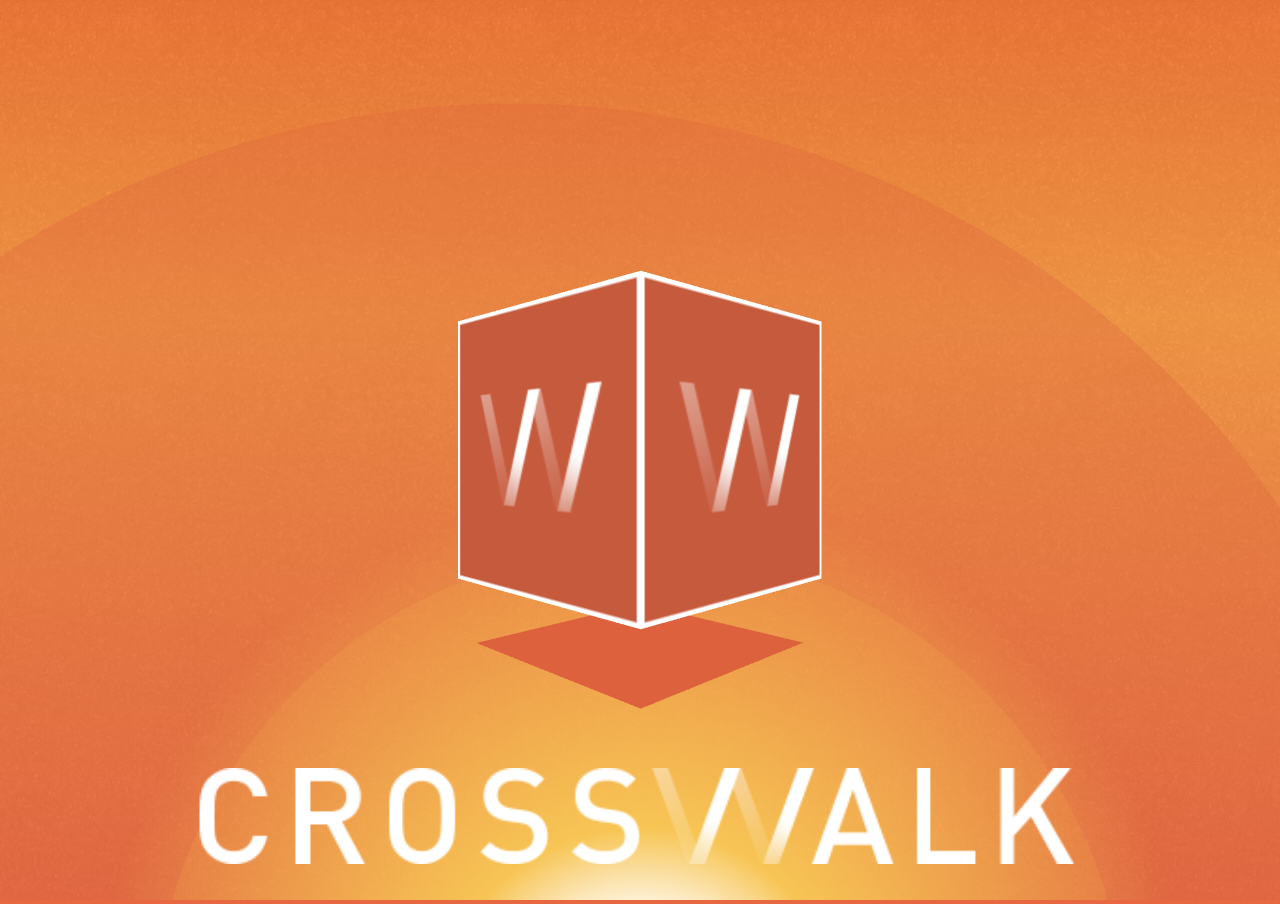
==== commit 0e7d79d4: "update projectTypeName string" ====
--- a/www/index.html
+++ b/www/index.html
@@ -1,170 +1,35 @@
 <!DOCTYPE html>
 <html>
+    <head>
+        <title>WebGL Crosswalk Sample</title>
+        <meta http-equiv="Content-type" content="text/html; charset=utf-8">
+        <meta name="viewport" content="width=device-width, initial-scale=1.0, maximum-scale=1.0, minimum-scale=1.0, user-scalable=0">
+        <script src="intelxdk.js"></script>
+        <script src="cordova.js"></script>
+        <script src="xhr.js"></script>
+        <script type="text/javascript">
+            var onDeviceReady=function(){                             // called when Cordova is ready
+                if( window.Cordova && navigator.splashscreen ) {     // Cordova API detected
+                    navigator.splashscreen.hide() ;                 // hide splash screen
+                }
+            } ;
+            document.addEventListener("deviceready", onDeviceReady, false) ;
 
- <head>
-  <link rel="stylesheet" type="text/css" href="media_button_bar/css/media_button_bar.css">
-  <meta charset="UTF-8">
-  <link rel="stylesheet" type="text/css" href="app_framework/css/af.ui.min.css">
-  <link rel="stylesheet" type="text/css" href="app_framework/css/icons.min.css">
-  <link rel="stylesheet" type="text/css" href="css/index_main.less.css" class="main-less">
-  <title>Beats Music API</title>
-  <meta http-equiv="Content-type" content="text/html; charset=utf-8">
-  <meta name="viewport" content="width=device-width, initial-scale=1.0, maximum-scale=1.0, minimum-scale=1.0, user-scalable=0">
-  <style type="text/css">
-   /* Prevent copy paste for all elements except text fields */
-   		*  { -webkit-user-select:none; -webkit-tap-highlight-color:rgba(255, 255, 255, 0); }
-   		input, textarea  { -webkit-user-select:text; }
-  </style>
-  <script src="cordova.js"></script>
-  <script src="intelxdk.js"></script>
-  <script src="xhr.js"></script>
-  <script type="text/javascript">
-      var onDeviceReady=function(){                             // called when Cordova is ready
-          if( window.Cordova && navigator.splashscreen ) {     // Cordova API detected
-            navigator.splashscreen.hide();                 // hide splash screen
-          }
-      };
-      document.addEventListener("deviceready", onDeviceReady, false) ;
-  </script>
-
-  <script type="application/javascript" src="app_framework/appframework.ui.min.js"></script>
-  <script type="application/javascript" src="js/index_user_scripts.js"></script>
-  <script type="application/javascript" src="app_framework/appframework.js"></script>
-  <script type="application/javascript" src="js/af_subpage.js"></script>
-  <script type="application/javascript" src="js/api.js"></script>
- </head>
-
- <body id="afui" class="android">
-
-  <div class="uwrap" id="content">
-   <div class="upage panel recommended-content-header" id="mainpage" data-header="none" data-footer="none">
-    <div class="upage-outer">
-     <header class="container-group inner-element uib_w_1" data-uib="app_framework/header" data-ver="0" id="af-header-0">
-      <h1>Beats Music</h1>
-      <div class="widget-container wrapping-col single-centered"></div>
-      <div class="widget-container content-area horiz-area wrapping-col left">
-      </div>
-      <div class="widget-container content-area horiz-area wrapping-col right"></div>
-     </header>
-     <div class="upage-content" id="mainsub">
-
-      <div class="grid grid-pad urow uib_row_1 row-height-1" data-uib="layout/row" data-ver="0">
-       <div class="col uib_col_2 col-0_6-12" data-uib="layout/col" data-ver="0">
-        <div class="widget-container content-area vertical-col">
-
-         <div class="widget uib_w_2 scale-image d-margins ImageMargin BeatsMusicImageMargin" data-uib="media/img" data-ver="0">
-          <figure class="figure-align">
-           <img src="http://content.developer.mashery.com.s3.amazonaws.com/xdk-demos/beatsmusic/logo-beatsmusic-black.png">
-
-           <figcaption data-position="bottom"></figcaption>
-          </figure>
-         </div>
-         <span class="uib_shim"></span>
-        </div>
-       </div>
-       <div class="col uib_col_1 col-0_6-12" data-uib="layout/col" data-ver="0">
-        <div class="widget-container content-area vertical-col">
-
-         <div class="widget uib_w_3 scale-image d-margins ImageMargin" data-uib="media/img" data-ver="0">
-          <figure class="figure-align">
-           <img src="http://content.developer.mashery.com.s3.amazonaws.com/xdk-demos/masherymade.png">
-
-           <figcaption data-position="bottom"></figcaption>
-          </figure>
-         </div>
-         <span class="uib_shim"></span>
-        </div>
-       </div>
-       <span class="uib_shim"></span>
-      </div>
-
-      <div class="grid grid-pad urow uib_row_2 row-height-2" data-uib="layout/row" data-ver="0">
-       <div class="col uib_col_3 col-0_12-12" data-uib="layout/col" data-ver="0">
-        <div class="widget-container content-area vertical-col">
-
-         <div class="widget uib_w_4 d-margins beats-dark" data-uib="media/text" data-ver="0">
-          <div class="widget-container left-receptacle"></div>
-          <div class="widget-container right-receptacle"></div>
-          <div>
-           <p>The Beats Music API gives you access to search the Beats Music catalog, manage playlists and even streaming playback. This sample app provides a list of current featured playlists, albums and editor picks.</p>
-           <p>Visit <span onclick="window.open('http://developer.beatsmusic.com/','_blank')" style="text-decoration: underline;">developer.beatsmusic.com</span> to get your free API key today.</p>
-          </div>
-         </div><span class="uib_shim"></span>
-        </div>
-       </div>
-       <span class="uib_shim"></span>
-      </div>
-
-      <div class="grid grid-pad urow uib_row_3 row-height-3" data-uib="layout/row" data-ver="0">
-       <div class="col uib_col_4 col-0_6-12" data-uib="layout/col" data-ver="0">
-        <div class="widget-container content-area vertical-col">
-
-         <a class="button widget uib_w_5 d-margins darkbg-buttons icon magnifier" data-uib="app_framework/button" id="Topfeatured_btn" onclick="javascript:fetchHighlights('featured');">Featured</a>
-        </div>
-       </div>
-       <div class="col uib_col_5 col-0_6-12" data-uib="layout/col" data-ver="0">
-        <div class="widget-container content-area vertical-col">
-
-         <a class="button widget uib_w_5 d-margins icon magnifier" data-uib="app_framework/button" id="Topeditor_picks_btn" onclick="javascript:fetchHighlights('editor_picks');">Editor Picks</a>
-        </div>
-       </div>
-       <span class="uib_shim"></span>
-      </div>
-
-     </div>
-     <div id="recommendations" class="upage-content hidden">
-      <div class="grid grid-pad urow uib_row_4 row-height-4" data-uib="layout/row" data-ver="0">
-       <div class="col uib_col_6 col-0_12-12" data-uib="layout/col" data-ver="0">
-        <div class="widget-container content-area vertical-col">
-
-         <a class="button widget uib_w_6 d-margins icon left" data-uib="app_framework/button" data-ver="0">Back</a><span class="uib_shim"></span>
-        </div>
-       </div>
-       <span class="uib_shim"></span>
-      </div>
-      <div class="grid grid-pad urow uib_row_1 row-height-1" data-uib="layout/row" data-ver="0">
-       <div class="col uib_col_2 col-0_6-12" data-uib="layout/col" data-ver="0">
-        <div class="widget-container content-area vertical-col">
-
-         <div class="widget uib_w_2 scale-image d-margins ImageMargin BeatsMusicImageMargin" data-uib="media/img" data-ver="0">
-          <figure class="figure-align">
-           <img src="http://content.developer.mashery.com.s3.amazonaws.com/xdk-demos/beatsmusic/logo-beatsmusic-black.png">
-
-           <figcaption data-position="bottom"></figcaption>
-          </figure>
-         </div>
-         <span class="uib_shim"></span>
-        </div>
-       </div>
-       <div class="col uib_col_1 col-0_6-12" data-uib="layout/col" data-ver="0">
-        <div class="widget-container content-area vertical-col">
-
-         <div class="widget uib_w_3 scale-image d-margins ImageMargin" data-uib="media/img" data-ver="0">
-          <figure class="figure-align">
-           <img src="http://content.developer.mashery.com.s3.amazonaws.com/xdk-demos/masherymade.png">
-
-           <figcaption data-position="bottom"></figcaption>
-          </figure>
-         </div>
-         <span class="uib_shim"></span>
-        </div>
-       </div>
-       <span class="uib_shim"></span>
-      </div>
-      <div id="recommendations-content-header" style="text-align:center;">
-       <h2 id="recommended-highlight-title"></h2> 
-       <p>(click on images to preview)</p>
-      </div>
-      <div id="recommendations-content" style="text-align:center;">
-      </div>
-     </div>
-     <!-- /upage-content -->
-    </div>
-    <!-- /upage-outer -->
-   </div>
-   <!-- /upage -->
-  </div>
-  <!-- /uwrap -->
- </body>
-
+     </script>
+        <script type="text/javascript" src="threejs/three.min.js"></script>
+        <script type="text/javascript" src="main.js"></script>
+        <link rel="stylesheet" type="text/css" href='main.css'>
+    </head>
+    <body>
+        <div class='background tile-overlay'></div>
+        <div class='background' id='big-circle'></div>
+        <div class='background' id='small-circle'></div>
+        <div class='background' id='sunburst'></div>
+        <div id='logo'></div>
+    </body>
+	<script type="text/javascript">
+		setTimeout(function(){
+			alert("Note: This sample should be built with 'Crosswalk for Android' Build target.")
+		},3000);
+	</script>
 </html>--- a/www/main.css
+++ b/www/main.css
@@ -0,0 +1,58 @@
+body {
+    margin: 0px;
+    overflow: hidden;
+    background: -webkit-linear-gradient(bottom, #e76840 0%, #f49541 65%, #ed7332 100%);
+    background: linear-gradient(to top, #e76840 0%, #f49541 65%, #ed7332 100%); 
+    min-width: 408px;
+}
+
+#sunburst.background {
+    background: -webkit-radial-gradient(50% 115%,  circle, white 0%, white 9%, rgba(252, 217, 89, 0.8) 17%, rgba(246, 137, 55, 0) 45%);
+    background: radial-gradient(  circle at 50% 115%, white 0%, white 9%, rgba(252, 217, 89, 0.8) 17%, rgba(246, 137, 55, 0) 45%); 
+}
+
+#small-circle.background {
+    background: -webkit-radial-gradient(50% 115%,  circle, rgba(250, 196, 72, 0.12) 0%, rgba(250, 196, 72, 0.12) 40%, transparent 40%);
+    background: radial-gradient(  circle at 50% 115%, rgba(250, 196, 72, 0.12) 0%, rgba(250, 196, 72, 0.12) 40%, transparent 40%); 
+}
+
+#big-circle.background {
+    background: -webkit-radial-gradient(40% 115%,  farthest-side circle, rgba(222, 97, 62, 0.2) 0%, rgba(222, 97, 62, 0.3) 90%, transparent 90%);
+    background: radial-gradient( farthest-side circle at 40% 115%, rgba(222, 97, 62, 0.2) 0%, rgba(222, 97, 62, 0.3) 90%, transparent 90%); 
+}
+ 
+.tile-overlay {
+  background: url(textures/bg-tile.png);
+}
+
+.background {
+    width: 100%;
+    height: 100%;
+    position: absolute;
+    top: 0px;
+    left: 0px;
+    opacity: 1;
+    text-align: center; 
+}
+
+canvas {
+    width: 100%;
+    height: 100%;
+    z-index: 10;
+    position: relative;
+}
+
+#logo {
+    position: fixed;
+    bottom: 0%;
+    padding-top: 5em;
+    display: inline-block;
+    background-image: url(textures/crosswalk-LOGO-lrg.png);
+    background-repeat: no-repeat;
+    background-position: 50% 100%;
+    background-size: 70% auto;
+    height: 51px;
+    width: 100%;
+    margin-bottom: 36px; 
+}
+
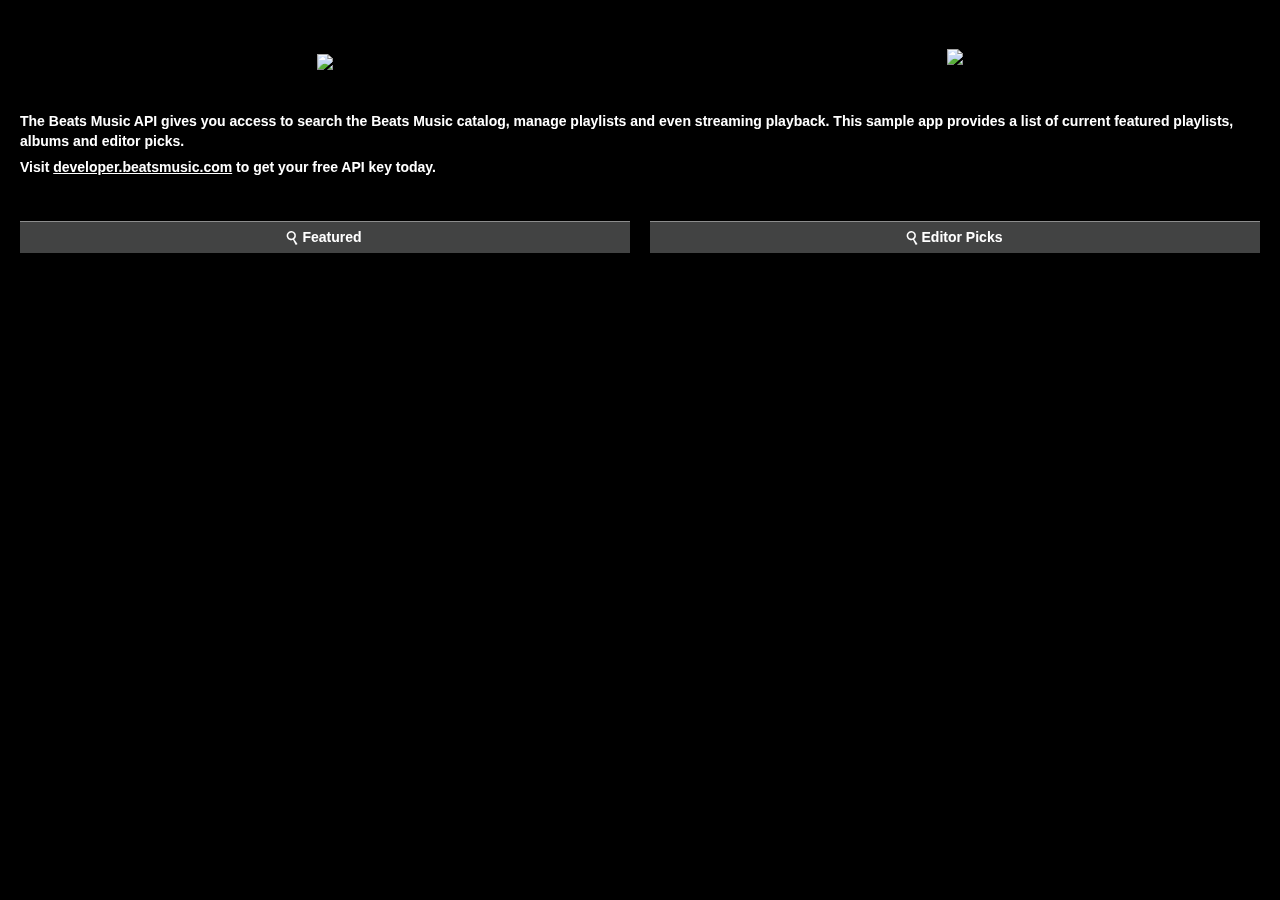
==== commit 7b96cece: "fix project source files" ====
--- a/www/index.html
+++ b/www/index.html
@@ -1,35 +1,170 @@
 <!DOCTYPE html>
 <html>
-    <head>
-        <title>WebGL Crosswalk Sample</title>
-        <meta http-equiv="Content-type" content="text/html; charset=utf-8">
-        <meta name="viewport" content="width=device-width, initial-scale=1.0, maximum-scale=1.0, minimum-scale=1.0, user-scalable=0">
-        <script src="intelxdk.js"></script>
-        <script src="cordova.js"></script>
-        <script src="xhr.js"></script>
-        <script type="text/javascript">
-            var onDeviceReady=function(){                             // called when Cordova is ready
-                if( window.Cordova && navigator.splashscreen ) {     // Cordova API detected
-                    navigator.splashscreen.hide() ;                 // hide splash screen
-                }
-            } ;
-            document.addEventListener("deviceready", onDeviceReady, false) ;
 
-     </script>
-        <script type="text/javascript" src="threejs/three.min.js"></script>
-        <script type="text/javascript" src="main.js"></script>
-        <link rel="stylesheet" type="text/css" href='main.css'>
-    </head>
-    <body>
-        <div class='background tile-overlay'></div>
-        <div class='background' id='big-circle'></div>
-        <div class='background' id='small-circle'></div>
-        <div class='background' id='sunburst'></div>
-        <div id='logo'></div>
-    </body>
-	<script type="text/javascript">
-		setTimeout(function(){
-			alert("Note: This sample should be built with 'Crosswalk for Android' Build target.")
-		},3000);
-	</script>
+ <head>
+  <link rel="stylesheet" type="text/css" href="media_button_bar/css/media_button_bar.css">
+  <meta charset="UTF-8">
+  <link rel="stylesheet" type="text/css" href="app_framework/css/af.ui.min.css">
+  <link rel="stylesheet" type="text/css" href="app_framework/css/icons.min.css">
+  <link rel="stylesheet" type="text/css" href="css/index_main.less.css" class="main-less">
+  <title>Beats Music API</title>
+  <meta http-equiv="Content-type" content="text/html; charset=utf-8">
+  <meta name="viewport" content="width=device-width, initial-scale=1.0, maximum-scale=1.0, minimum-scale=1.0, user-scalable=0">
+  <style type="text/css">
+   /* Prevent copy paste for all elements except text fields */
+   		*  { -webkit-user-select:none; -webkit-tap-highlight-color:rgba(255, 255, 255, 0); }
+   		input, textarea  { -webkit-user-select:text; }
+  </style>
+  <script src="cordova.js"></script>
+  <script src="intelxdk.js"></script>
+  <script src="xhr.js"></script>
+  <script type="text/javascript">
+      var onDeviceReady=function(){                             // called when Cordova is ready
+          if( window.Cordova && navigator.splashscreen ) {     // Cordova API detected
+            navigator.splashscreen.hide();                 // hide splash screen
+          }
+      };
+      document.addEventListener("deviceready", onDeviceReady, false) ;
+  </script>
+
+  <script type="application/javascript" src="app_framework/appframework.ui.min.js"></script>
+  <script type="application/javascript" src="js/index_user_scripts.js"></script>
+  <script type="application/javascript" src="app_framework/appframework.js"></script>
+  <script type="application/javascript" src="js/af_subpage.js"></script>
+  <script type="application/javascript" src="js/api.js"></script>
+ </head>
+
+ <body id="afui" class="android">
+
+  <div class="uwrap" id="content">
+   <div class="upage panel recommended-content-header" id="mainpage" data-header="none" data-footer="none">
+    <div class="upage-outer">
+     <header class="container-group inner-element uib_w_1" data-uib="app_framework/header" data-ver="0" id="af-header-0">
+      <h1>Beats Music</h1>
+      <div class="widget-container wrapping-col single-centered"></div>
+      <div class="widget-container content-area horiz-area wrapping-col left">
+      </div>
+      <div class="widget-container content-area horiz-area wrapping-col right"></div>
+     </header>
+     <div class="upage-content" id="mainsub">
+
+      <div class="grid grid-pad urow uib_row_1 row-height-1" data-uib="layout/row" data-ver="0">
+       <div class="col uib_col_2 col-0_6-12" data-uib="layout/col" data-ver="0">
+        <div class="widget-container content-area vertical-col">
+
+         <div class="widget uib_w_2 scale-image d-margins ImageMargin BeatsMusicImageMargin" data-uib="media/img" data-ver="0">
+          <figure class="figure-align">
+           <img src="http://content.developer.mashery.com.s3.amazonaws.com/xdk-demos/beatsmusic/logo-beatsmusic-black.png">
+
+           <figcaption data-position="bottom"></figcaption>
+          </figure>
+         </div>
+         <span class="uib_shim"></span>
+        </div>
+       </div>
+       <div class="col uib_col_1 col-0_6-12" data-uib="layout/col" data-ver="0">
+        <div class="widget-container content-area vertical-col">
+
+         <div class="widget uib_w_3 scale-image d-margins ImageMargin" data-uib="media/img" data-ver="0">
+          <figure class="figure-align">
+           <img src="http://content.developer.mashery.com.s3.amazonaws.com/xdk-demos/masherymade.png">
+
+           <figcaption data-position="bottom"></figcaption>
+          </figure>
+         </div>
+         <span class="uib_shim"></span>
+        </div>
+       </div>
+       <span class="uib_shim"></span>
+      </div>
+
+      <div class="grid grid-pad urow uib_row_2 row-height-2" data-uib="layout/row" data-ver="0">
+       <div class="col uib_col_3 col-0_12-12" data-uib="layout/col" data-ver="0">
+        <div class="widget-container content-area vertical-col">
+
+         <div class="widget uib_w_4 d-margins beats-dark" data-uib="media/text" data-ver="0">
+          <div class="widget-container left-receptacle"></div>
+          <div class="widget-container right-receptacle"></div>
+          <div>
+           <p>The Beats Music API gives you access to search the Beats Music catalog, manage playlists and even streaming playback. This sample app provides a list of current featured playlists, albums and editor picks.</p>
+           <p>Visit <span onclick="window.open('http://developer.beatsmusic.com/','_blank')" style="text-decoration: underline;">developer.beatsmusic.com</span> to get your free API key today.</p>
+          </div>
+         </div><span class="uib_shim"></span>
+        </div>
+       </div>
+       <span class="uib_shim"></span>
+      </div>
+
+      <div class="grid grid-pad urow uib_row_3 row-height-3" data-uib="layout/row" data-ver="0">
+       <div class="col uib_col_4 col-0_6-12" data-uib="layout/col" data-ver="0">
+        <div class="widget-container content-area vertical-col">
+
+         <a class="button widget uib_w_5 d-margins darkbg-buttons icon magnifier" data-uib="app_framework/button" id="Topfeatured_btn" onclick="javascript:fetchHighlights('featured');">Featured</a>
+        </div>
+       </div>
+       <div class="col uib_col_5 col-0_6-12" data-uib="layout/col" data-ver="0">
+        <div class="widget-container content-area vertical-col">
+
+         <a class="button widget uib_w_5 d-margins icon magnifier" data-uib="app_framework/button" id="Topeditor_picks_btn" onclick="javascript:fetchHighlights('editor_picks');">Editor Picks</a>
+        </div>
+       </div>
+       <span class="uib_shim"></span>
+      </div>
+
+     </div>
+     <div id="recommendations" class="upage-content hidden">
+      <div class="grid grid-pad urow uib_row_4 row-height-4" data-uib="layout/row" data-ver="0">
+       <div class="col uib_col_6 col-0_12-12" data-uib="layout/col" data-ver="0">
+        <div class="widget-container content-area vertical-col">
+
+         <a class="button widget uib_w_6 d-margins icon left" data-uib="app_framework/button" data-ver="0">Back</a><span class="uib_shim"></span>
+        </div>
+       </div>
+       <span class="uib_shim"></span>
+      </div>
+      <div class="grid grid-pad urow uib_row_1 row-height-1" data-uib="layout/row" data-ver="0">
+       <div class="col uib_col_2 col-0_6-12" data-uib="layout/col" data-ver="0">
+        <div class="widget-container content-area vertical-col">
+
+         <div class="widget uib_w_2 scale-image d-margins ImageMargin BeatsMusicImageMargin" data-uib="media/img" data-ver="0">
+          <figure class="figure-align">
+           <img src="http://content.developer.mashery.com.s3.amazonaws.com/xdk-demos/beatsmusic/logo-beatsmusic-black.png">
+
+           <figcaption data-position="bottom"></figcaption>
+          </figure>
+         </div>
+         <span class="uib_shim"></span>
+        </div>
+       </div>
+       <div class="col uib_col_1 col-0_6-12" data-uib="layout/col" data-ver="0">
+        <div class="widget-container content-area vertical-col">
+
+         <div class="widget uib_w_3 scale-image d-margins ImageMargin" data-uib="media/img" data-ver="0">
+          <figure class="figure-align">
+           <img src="http://content.developer.mashery.com.s3.amazonaws.com/xdk-demos/masherymade.png">
+
+           <figcaption data-position="bottom"></figcaption>
+          </figure>
+         </div>
+         <span class="uib_shim"></span>
+        </div>
+       </div>
+       <span class="uib_shim"></span>
+      </div>
+      <div id="recommendations-content-header" style="text-align:center;">
+       <h2 id="recommended-highlight-title"></h2> 
+       <p>(click on images to preview)</p>
+      </div>
+      <div id="recommendations-content" style="text-align:center;">
+      </div>
+     </div>
+     <!-- /upage-content -->
+    </div>
+    <!-- /upage-outer -->
+   </div>
+   <!-- /upage -->
+  </div>
+  <!-- /uwrap -->
+ </body>
+
 </html>--- a/www/media_button_bar/css/media_button_bar.css
+++ b/www/media_button_bar/css/media_button_bar.css
@@ -0,0 +1,110 @@
+/*  Button Bar - Height set by the user */
+.uib-button-bar {
+  display: -webkit-flex;
+  display: -moz-flex;
+  display: -ms-flexbox;
+  display: -ms-flex;
+  display: flex;
+  -webkit-align-items: center;
+  -moz-align-items: center;
+  -ms-align-items: center;
+  -ms-flex-align: center;
+  align-items: center;
+}
+.uib-button-bar > .uib-sprite-button,
+.uib-button-bar > .uib-graphic-button {
+  height: 100%;
+  width: 100%;
+  -webkit-flex: 1;
+  -moz-flex: 1;
+  -ms-flex: 1;
+  flex: 1;
+}
+
+.uib-sprite {
+  height: 100%;
+  width: 100%;
+  -webkit-flex: 1;
+  -moz-flex: 1;
+  -ms-flex: 1;
+  flex: 1;
+}
+
+.uib-button-bar .uib-caption {
+  white-space: nowrap;
+  overflow: hidden;
+  text-overflow: ellipsis;
+  width: 100%;
+  padding: 0 1em;
+}
+/* Base Graphic & Sprite Button */
+.uib-graphic-button,
+.uib-sprite-button {
+  display: -webkit-flex;
+  display: -moz-flex;
+  display: -ms-flexbox;
+  display: -ms-flex;
+  display: flex;
+  -webkit-flex-direction: column;
+  -moz-flex-direction: column;
+  -ms-flex-direction: column;
+  flex-direction: column;
+  -webkit-align-items: center;
+  -moz-align-items: center;
+  -ms-align-items: center;
+  -ms-flex-align: center;
+  align-items: center;
+  -webkit-justify-content: center;
+  -moz-justify-content: center;
+  -ms-justify-content: center;
+  -ms-flex-pack: center;
+  justify-content: center;
+  -webkit-align-content: center;
+  -moz-align-content: center;
+  -ms-align-content: center;
+  -ms-flex-line-pack: center;
+  align-content: center;
+}
+/* Makes a tag full size of Sprite graphic */
+.uib-sprite a {
+  width: 100%;
+  height: 100%;
+  display: block;
+}
+/* Order: Text Top, Text Bottom, Text Left, Text Right */
+.media-button-text-top {
+  -webkit-flex-direction: column-reverse;
+  -moz-flex-direction: column-reverse;
+  -ms-flex-direction: column-reverse;
+  flex-direction: column-reverse;
+}
+.media-button-text-top .uib-caption {
+  width: auto;
+}
+.media-button-text-bottom {
+  -webkit-flex-direction: column;
+  -moz-flex-direction: column;
+  -ms-flex-direction: column;
+  flex-direction: column;
+}
+.media-button-text-bottom .uib-caption {
+  width: auto;
+}
+.media-button-text-left {
+  -webkit-flex-direction: row-reverse;
+  -moz-flex-direction: row-reverse;
+  -ms-flex-direction: row-reverse;
+  flex-direction: row-reverse;
+}
+.media-button-text-left .uib-caption {
+  width: auto;
+}
+.media-button-text-right {
+  -webkit-flex-direction: row;
+  -moz-flex-direction: row;
+  -ms-flex-direction: row;
+  flex-direction: row;
+}
+.media-button-text-right .uib-caption {
+  width: auto;
+}--- a/www/app_framework/css/af.ui.min.css
+++ b/www/app_framework/css/af.ui.min.css
@@ -0,0 +1 @@
+*{-webkit-user-select:none;-webkit-tap-highlight-color:rgba(0,0,0,0);-moz-tap-highlight-color:rgba(0,0,0,0);-ms-touch-action:none;-moz-user-select:-moz-none -webkit-touch-callout:none;margin:0;padding:0;-webkit-box-sizing:border-box;-moz-box-sizing:border-box;box-sizing:border-box}body{overflow-x:hidden;-webkit-text-size-adjust:none;font-family:'Helvetica Neue',Helvetica,Arial,sans-serif;color:#000;font-size:14px;display:-webkit-box;background:#cbd2d8;-webkit-box-orient:vertical;-webkit-box-align:stretch}#afui input,textarea{-webkit-user-select:text;-moz-user-select:-moz-text;-moz-user-select:text}#afui img{border:0}#afui p{display:block;margin:6px 0;font-size:14px;line-height:20px;color:inherit}#afui #afui_modal{-webkit-backface-visibility:hidden;z-index:9999!important;width:100%;height:100%;display:none;position:absolute;top:0;overflow:hidden;background:rgba(29,29,28,1)!important;-webkit-perspective:1000;color:white}#afui #modalContainer{width:100%}#afui #modalContainer>*{-webkit-backface-visibility:hidden;-webkit-perspective:1000}#afui .afmScrollbar{background:white!important}#afui .afmScrollPanel{width:100%;min-height:100%;overflow:hidden}#afui{position:absolute;width:100%;top:0;bottom:0;overflow:hidden}#afui>#splashscreen{position:absolute;top:0;bottom:0;width:100%;left:0;min-height:100%;background:rgba(29,29,28,1)!important;color:white!important;font-size:30px;text-align:center;z-index:9999;display:block;margin-left:auto!important;margin-right:auto!important;padding-top:80px!important}#afui>#header{position:absolute;overflow:hidden;display:block;z-index:250;-webkit-box-sizing:border-box;box-sizing:border-box;height:44px;left:0;right:0}#afui #header h1{position:absolute;width:45%;z-index:1;text-align:center;height:44px;font-size:18px;font-weight:bold;left:27.5%;color:#fff;padding:10px 0;text-shadow:rgba(0,0,0,0.8) 0 -1px 0;text-align:center;white-space:nowrap}#afui #content{z-index:180;display:block;position:absolute;top:44px;bottom:49px;left:0;right:0;overflow:hidden}#afui .panel{z-index:180;width:100%;height:100%;display:none;position:absolute;top:0;left:0;overflow-y:auto;overflow-x:hidden;-webkit-overflow-scrolling:touch;-webkit-backface-visibility:hidden;-webkit-perspective:1000;padding:10px;padding-top:0}#afui .panel>*{-webkit-backface-visibility:hidden;-webkit-perspective:1000}#afui #navbar{position:absolute;bottom:0;z-index:1000;height:49px;display:block;left:0;right:0;padding:0 3px}#afui #navbar a{-webkit-box-sizing:border-box;box-sizing:border-box;top:3px;height:43px;overflow:hidden;font-size:12px;font-weight:normal;text-decoration:none;color:#fff;text-align:center;display:inline-block;width:25%;-webkit-backface-visibility:hidden;-webkit-perspective:1000;line-height:67px;position:relative;margin:0}#afui #navbar .af-badge{right:auto;margin-left:-16px}#afui #navbar .icon:before{position:absolute;top:2px;left:0;font-size:25px;margin:auto;width:100%}#afui footer,#afui header,#afui nav{display:none}#afui #navbar footer,#afui #menu nav,#afui #header header{display:block}#afui>#menu.tabletMenu{z-index:1;width:200px;bottom:0;height:100%;display:block!important;position:absolute;top:0;left:0}#afui #menu_scroller{padding-bottom:10px;overflow-y:auto;overflow-x:hidden;-webkit-backface-visibility:hidden;-webkit-overflow-scrolling:touch}#afui #menu_scroller>*{-webkit-backface-visibility:hidden;-webkit-perspective:1000}#afui #menu .list li,#afui #menu .list .divider,#afui #menu .list li:first-child,#afui #menu .list li:last-child{font-weight:bold;font-size:1em;line-height:1em;border-color:#101012;-webkit-box-shadow:inset 0 1px 0 rgba(255,255,255,.08);box-shadow:inset 0 1px 0 rgba(255,255,255,.08)}#afui #menu .list>li>a{color:#ccc;margin-left:6px;font-weight:normal}#afui #menu .list,#afui #menu .list .divider{background:inherit}#afui #menu .list .divider{background:#333;color:#fff;font-weight:bold;font-size:1em;line-height:1em;padding:6px;top:0;border:0;-webkit-box-shadow:none;box-shadow:none}#afui #menu .list>li>a:after{margin-top:-8px}#afui .splashscreen{background:rgba(29,29,28,1)!important;padding-left:40px;padding-top:30px!important;min-height:100%}#afui h2{display:block;height:34px;font-weight:bold;font-size:18px;color:#000;padding:6px 0;margin-bottom:8px}#afui .collapsed:after{float:right;content:'';border-left:5px solid transparent;border-right:5px solid transparent;border-top:6px solid #000;display:block;position:absolute;top:14px;right:14px}#afui .collapsed:before{float:right;content:'';color:transparent;background:transparent;width:14px;height:14px;display:block;border:2px solid #000;border-radius:3px;position:absolute;top:8px;right:10px}#afui .expanded:after{float:right;content:'';border-left:5px solid transparent;border-right:5px solid transparent;border-bottom:6px solid #000;display:block;position:absolute;top:13px;right:14px}#afui .expanded:before{float:right;content:'';color:transparent;background:transparent;width:14px;height:14px;display:block;border:2px solid #000;border-radius:3px;position:absolute;top:8px;right:10px}#afui .ui-icon{background:#666;background:rgba(0,0,0,.4);background-repeat:no-repeat;border-radius:9px}.ui-loader{display:none;position:absolute;opacity:.85;z-index:100;left:50%;width:200px;margin-left:-100px;margin-top:-35px;padding:10px 30px;background:#666;background:rgba(0,0,0,.4);border-radius:9px;color:white}.ui-loader.heavy{opacity:1}.ui-loader h1{font-size:15px;text-align:center}.ui-loader .ui-icon{position:static;display:block;opacity:.9;margin:0 auto;width:35px;height:35px;background-color:transparent}.spin{-webkit-transform:rotate(360deg);-webkit-animation-name:spin;-webkit-animation-duration:1s;-webkit-animation-iteration-count:infinite}@-webkit-keyframes spin{from{-webkit-transform:rotate(0deg)}to{-webkit-transform:rotate(360deg)}}.ui-icon-loading{background-image:url([data-uri]);width:40px;height:40px;border-radius:20px;background-size:35px 35px}#afui .ui-corner-all{border-radius:.6em}#afui_mask{position:absolute;top:45%;z-index:999999}#afui .hasMenu{position:absolute;left:0}#afui .menuButton{position:relative;top:5px;right:-8px;height:36px;width:36px;z-index:2;float:right}#afui .menuButton:after{border-bottom:9px double white;border-top:3px solid white;top:9px;left:3px;content:"";height:3px;position:absolute;width:15px}#afui .hasMenu.on{-webkit-transform:translate3d(200px,0,0);transform:translate(200px,0)}#afui .modalbutton{position:absolute;top:0;right:5px;height:32px;width:58px;line-height:32px;z-index:9999}#afui .closebutton{position:absolute;top:6px;right:6px;display:block;height:24px;width:24px;border-radius:12px;border:1px solid #666;background:#fff;color:#333;font-weight:bold;font-size:21px;line-height:18px;text-align:center;text-decoration:none}#afui .closebutton:before{content:'x'}#afui .closebutton.selected,.closebutton.modalButton.selected{color:#fff;background:#333}#afui .panel>.list,#afui .panel>.afScrollPanel>.list{margin:0 -10px}#afui .panel>.list.inset,#afui .panel>.afScrollPanel>.list.inset{margin:0}@font-face{font-family:'chevron';src:url([data-uri]) format('woff'),url([data-uri]) format('truetype');font-weight:normal;font-style:normal}#afui .chevron{font-family:'chevron';speak:none;font-style:normal;font-weight:normal;font-variant:normal;text-transform:none;line-height:1;-webkit-font-smoothing:antialiased}#afui .chevron:before{content:"\f054"}#afui .chevron.left{-webkit-transform:rotate(180deg);transform:rotate(180deg)}@media handheld,only screen and (min-width:768px){#afui>#navbar.hasMenu,#afui>#header.hasMenu,#afui>#content.hasMenu{position:absolute;left:256px;-webkit-transition:transform 0ms;-webkit-transform:translate3d(0,0,0)!important;transition:transform 0ms;transform:translate(0,0,0)!important}#afui #badgephone{display:none!important}#afui #badgetablet{display:inline-block!important}#afui .afMenuClose{display:none!important}#afui>#menu.tabletMenu{z-index:200!important;width:256px!important;bottom:0;height:100%!important;display:block!important;position:absolute!important;top:0;left:0;-webkit-transform:translate3d(0px,0px,0px)!important;-webkit-transition:none!important;transform:translate(0px,0px)!important;transition:none!important}#afui .menuButton{display:none}}#afui{background:white;color:#53575e}#afui>#header{background:#0088d1;border:0;border-bottom:1px solid #0088d1}#afui #header h1{text-shadow:none;width:45%}#afui #backButton{background:rgba(249,249,249,1);color:#fff;display:block;position:absolute;line-height:44px;left:25px;text-overflow:ellipsis;font-size:14px;padding:none;text-shadow:none;background-color:transparent;border:0;border-color:none;height:44px;top:0;border-radius:none;box-shadow:none;margin:0;padding-left:0;text-align:center;width:50px;padding:0!important;margin:0!important}#afui #backButton::before{z-index:-1;font-size:22px;position:absolute;top:10px;left:-20px;text-align:center;border-radius:none;border:0;border-color:none;box-shadow:none;-webkit-transform:none;transform:none;font-family:'chevron';speak:none;font-style:normal;font-weight:normal;font-variant:normal;text-transform:none;line-height:1;-webkit-font-smoothing:antialiased;content:"\f054";-webkit-transform:rotate(180deg);transform:rotate(180deg);background-color:transparent}#afui>#navbar{background:#0088d1;border:0;border-top:1px solid #0088d1;box-shadow:none}#afui #navbar a.pressed{border-radius:0;background:#00aeef}#afui #navbar .icon.pressed:before{color:inherit}#afui .af-badge{border:0}#afui .list{background:inherit;color:inherit;border-color:#303030;font-weight:normal}#afui .af-badge{box-shadow:none}#afui .list .divider{color:black}#afui .panel{color:inherit;background:white}#afui .panel h2{color:#0088d1}#afui .collapsed:after{border-top:6px solid}#afui .collapsed:before{border:2px solid}#afui .expanded:after{border-bottom:6px solid}#afui .expanded:before{border:2px solid}#afui .collapsed:before,#afui .expanded:before{border-color:inherit}#afui .collapsed:after,#afui .expanded:after{border-top-color:inherit;border-top-color:inherit}#afui select,#afui textarea,#afui input[type="text"],#afui input[type=search],#afui input[type="password"],#afui input[type="datetime"],#afui input[type="datetime-local"],#afui input[type="date"],#afui input[type="month"],#afui input[type="time"],#afui input[type="week"],#afui input[type="number"],#afui input[type="email"],#afui input[type="url"],#afui input[type="tel"],#afui input[type="color"],#afui .input-group{background:inherit;color:inherit}#afui input.toggle+label:after{color:inherit}#afui input.toggle+label{border-radius:0}#afui input.toggle+label>span{border-radius:0;top:0;width:27px;height:23px}#afui label{color:inherit}#afui input[type="radio"]:checked+label:before,#afui input[type="checkbox"]:checked+label:before{background:#33b5e5}#afui>#menu.tabletMenu{color:white;background:#00aeef;border-right:1px solid #006ba4}#afui #menu .list li,#afui #menu .list .divider,#afui #menu .list li:last-child{border-color:#4cc6f4}#afui #menu .list .divider{background:#0088d1;color:inherit;font-size:1em}#afui #menu .list>li>a{background:inherit;color:inherit;font-size:1em}#afui #menu .list{font-weight:normal}#afui .button{border-radius:0;text-shadow:none!important}.list>li>a:after{color:#0088d1}#afui .button.previous{border:0}#afui .button.next{border:0}#afui .button.previous::after{color:black;z-index:-1;font-size:22px;position:absolute;top:2px;left:-25px;text-align:center;border-radius:none;border:0;border-color:none;box-shadow:none;-webkit-transform:none;transform:none;font-family:'chevron';speak:none;font-style:normal;font-weight:normal;font-variant:normal;text-transform:none;line-height:1;-webkit-font-smoothing:antialiased;content:"\f054";-webkit-transform:rotate(180deg);transform:rotate(180deg);background-color:transparent}#afui .button.next::after{color:black;z-index:-1;font-size:22px;position:absolute;top:6px;right:-25px;text-align:center;border-radius:none;border:0;border-color:none;box-shadow:none;-webkit-transform:none;transform:none;font-family:'chevron';speak:none;font-style:normal;font-weight:normal;font-variant:normal;text-transform:none;line-height:1;-webkit-font-smoothing:antialiased;content:"\f054";background-color:transparent}#afui .afPopup{display:block;width:100%;float:left;border:solid 1px #33b5e5;left:0!important;padding:10px;opacity:1;-webkit-border-radius:0;border-radius:0;position:absolute;z-index:1000000;top:50%;margin:0 auto;background:inherit;color:inherit;padding:30px}#afui #af_actionsheet{background:#0190d6;color:inherit}#afui #af_actionsheet a{border-radius:0;-webkit-border-radius:0;color:black;background:white;border:0;text-shadow:none}#afui .list{margin:0;padding:0;margin-bottom:10px;list-style:none;background-color:#fff;box-sizing:border-box;-webkit-box-sizing:border-box}#afui .list li{display:block;list-style:none;position:relative;padding:20px 20px 20px 10px;border-bottom:1px solid #ccc}#afui .list li:first-child{border-top:1px solid #ccc}#afui .list>li>a{display:block;position:relative;display:block;color:inherit;margin:-20px -20px -20px -10px;text-decoration:none;padding:20px 20px 20px 10px}#afui .list a .af-badge{position:absolute;right:30px;top:48%;margin-top:-10px}#afui .list>li>a:after{position:absolute;right:8px;font-family:'chevron';speak:none;font-style:normal;font-weight:normal;font-variant:normal;text-transform:none;line-height:1;-webkit-font-smoothing:antialiased;content:"\f054";top:50%;margin-top:-0.5em;color:inherit}#afui .list .divider{position:relative;top:-1px;padding-top:6px;padding-bottom:6px;font-size:12px;font-weight:bold;line-height:18px;background-color:#dfe0e2;border-top:1px solid #ccc;border-bottom:1px solid #ccc;box-shadow:inset 0 1px 1px rgba(255,255,255,0.4);padding-right:60px}#afui .list.inset{border:1px solid #ccc;border-radius:6px;margin:10px}#afui .list.inset li:first-child{border-top:0}#afui .list.inset li:last-child{border-bottom:0}#afui select,#afui textarea,#afui input[type="text"],#afui input[type=search],#afui input[type="password"],#afui input[type="datetime"],#afui input[type="datetime-local"],#afui input[type="date"],#afui input[type="month"],#afui input[type="time"],#afui input[type="week"],#afui input[type="number"],#afui input[type="email"],#afui input[type="url"],#afui input[type="tel"],#afui input[type="color"],#afui .input-group{width:100%;height:40px;padding:10px;margin-bottom:10px;background:#fff;border:1px solid #ccc;border-radius:5px;font-size:14px;font-weight:normal;-webkit-appearance:none;box-sizing:border-box}#afui form{position:relative}#afui input[type="radio"],#afui input[type="checkbox"]{display:none}#afui input[type="radio"]+label,#afui input[type="checkbox"]+label{display:inline-block;width:60%;float:right;position:relative;text-align:left;padding:10px 0 0 0}#afui input[type="radio"]:not(.toggle)+label:before{background-color:#fafafa;border:1px solid #cacece;border-radius:50px;display:block;position:absolute;width:1.3em;height:1.3em;content:'';margin-right:5px;top:8px;margin-left:-25px}#afui input[type="radio"]:checked+label:before{background-color:#000}#afui input[type="checkbox"]+label:before{background-color:#fafafa;border:1px solid #cacece;border-radius:3px;display:block;position:absolute;top:8px;left:-25px;width:1.3em;height:1.3em;content:" "}#afui input[type="checkbox"]:checked+label:before{content:'\00a0\2714';padding:0;display:inline-block}#afui input[type="radio"]:after,#afui input[type="checkbox"]:after{visibility:hidden;display:block;font-size:0;content:" ";clear:both;height:0}#afui input[type="search"]{border-radius:20px}#afui label{float:left;width:33%;font-weight:normal;font-size:14px;color:inherit;text-align:right;padding:11px 6px}#afui label+select,#afui label+input[type="radio"],#afui label+input[type="checkbox"] label+textarea,#afui label+input[type="text"],#afui label+input[type=search],#afui label+input[type="password"],#afui label+input[type="datetime"],#afui label+input[type="datetime-local"],#afui label+input[type="date"],#afui label+input[type="month"],#afui label+input[type="time"],#afui label+input[type="week"],#afui label+input[type="number"],#afui label+input[type="email"],#afui label+input[type="url"],#afui label+input[type="tel"],#afui label+input[type="color"],#afui label+textarea{width:66%}#afui textarea{height:auto}#afui .input-group{width:auto;height:auto;padding:12px;overflow:hidden}#afui .input-group input:not([type='button']):not([type='submit']),#afui .input-group textarea,#afui .input-group select{margin-bottom:0;background-color:transparent;border:0;border-bottom:1px solid #ccc;border-radius:0;box-shadow:none}#afui .input-group input:not([type="submit"]):not([type="button"]):last-child,#afui .input-group textarea:last-child,#afui .input-group select:last-child{border-bottom:0}#afui .input-group input[type=button],#afui .input-group input[type=submit]{margin:5px}#afui input.toggle+label:before,#afui input.toggle:checked+label:before{content:attr(data-on);position:absolute;color:#fff;left:5px;width:42px;text-align:left;z-index:3px;top:3px;overflow:hidden;background-color:transparent;border:0;border-radius:0;text-transform:uppercase;display:none}#afui input.toggle:checked+label:before{display:block}#afui input.toggle+label:after{content:attr(data-off);position:absolute;color:#505050;width:42px;text-align:left;z-index:1;top:2px;left:30px;overflow:hidden;background-color:transparent;border:0;border-radius:0;text-transform:uppercase}#afui input.toggle:checked+label:after{display:none}#afui input[type="radio"].toggle:checked+label:before{line-height:1.2em}#afui input.toggle+label{position:relative;margin:5px;border-radius:50px;display:block;height:24px;width:65px;border:1px solid #ccc;left:33%;float:none}#afui input.toggle:checked+label{background:#1eb0e9;line-height:-1em}#afui input.toggle+label>span{display:block;width:28px;height:28px;background:#ccc;border-radius:50px;z-index:5;top:-2px;left:0;position:absolute;transition:transform 100ms linear;transform:translate3d(0,0,0);-webkit-transform:translate3d(0,0,0);-webkit-transition:-webkit-transform 100ms linear}#afui input.toggle:checked+label>span{transform:translate3d(37px,0,0);-webkit-transform:translate3d(37px,0,0)}#afui .formGroupHead{font-size:18px;font-weight:bold;color:inherit;margin:16px 0 8px}#afui .button{position:relative;display:inline-block;padding:8px 12px;margin:8px 0;font-weight:bold;color:#000;text-align:center;text-shadow:0 1px 0 #fff;vertical-align:top;cursor:pointer;background-color:#eee;border:1px solid #666;border-radius:6px;text-decoration:none;z-index:2}#afui .button.pressed{background:#fff}#afui .button.previous{margin-left:16px;padding-left:6px;border-color:#666 #666 #666 transparent!important}#afui .button.next{border-color:#666 transparent #666 #666!important;margin-right:16px;padding-right:6px}#afui .button.previous::after{z-index:-1;content:'';position:absolute;width:25px;height:25px;background-color:inherit;top:3px;left:-11px;border-radius:5px;border:1px solid;border-color:transparent transparent inherit transparent;-webkit-transform:rotate(45deg);transform:rotate(45deg)}#afui .button.next::after{z-index:-1;content:'';position:absolute;width:25px;height:25px;background-color:inherit;top:3px;right:-11px;border-radius:5px;border:1px solid;border-color:transparent transparent transparent transparent;-webkit-transform:rotate(45deg);transform:rotate(45deg)}#afui .button.block{display:block}#afui .button.flat{border-radius:0;box-shadow:none}#afui .button-grouped{display:inline-block}#afui .button-grouped *{border-radius:0;float:left;border:0;border-right:1px solid #666;border-bottom:1px solid #666;border-top:1px solid #666;margin:0}#afui .button-grouped>.button:first-child{border-left:1px solid #666;border-top-left-radius:6px;border-bottom-left-radius:6px}#afui .button-grouped>.button:last-child{border-top-right-radius:6px;border-bottom-right-radius:6px}#afui .button-grouped.vertical *{border-radius:0;display:block;float:none;width:100%;border:0;border-left:1px solid #666;border-right:1px solid #666;border-top:1px solid #666}#afui .button-grouped.vertical>.button:first-child{border-left:1px solid #666;border-top-left-radius:6px;border-top-right-radius:6px;border-bottom-left-radius:0}#afui .button-grouped.vertical>.button:last-child{border-top-right-radius:0;border-bottom-right-radius:6px;border-bottom-left-radius:6px;border-bottom:1px solid #666}#afui .button.gray{background:#999;border-color:#666}#afui .button.yellow{background-color:#f1c222;border-color:#999}#afui .button.red{color:#fff;text-shadow:0 -1px 0 #666;background:#b20000;border-color:#666}#afui .button.green{color:#fff;text-shadow:0 -1px 0 #666;background:#009c0c;border-color:#666}#afui .button.orange{color:#fff;text-shadow:0 -1px 0 #666;background-color:#ff8000;border-color:#666}#afui .button.black{color:#fff;text-shadow:none;background:#000;border-color:#666}#afui .button.slate{color:#fff;text-shadow:0 -1px 0 #000;background:#171f28;border-color:#666}#afui #header .button{font-size:12px;padding:7px;height:32px;margin-top:5px}#afui .af-badge{position:absolute;top:2px;right:2px;display:inline-block;min-width:20px;max-width:90%;height:20px;padding:0 3px;background-color:red;border-radius:20px;font-size:12px;line-height:19px;font-weight:bold;color:#fff;text-overflow:ellipsis;text-align:center;text-shadow:0 -1px 0 rgba(64,0,0,.6)}#afui .af-badge.br{bottom:2px;right:2px;top:auto;left:auto}#afui .af-badge.bl{bottom:2px;left:2px;top:auto;right:auto}#afui .af-badge.tl{top:2px;left:2px;right:auto;bottom:auto}#afui .grid{width:100%}#afui .col2,#afui .col3,#afui .col1-3,#afui .col2-3{float:none;width:100%}#afui .grid:after{content:'';clear:both}@media handheld,only screen and (min-width:768px){#afui .col2{width:50%;float:left}#afui .col3{width:33.3%;float:left}#afui .col1-3{width:33.3%;float:left}#afui .col2-3{width:66.6%;float:left}}#af_actionsheet{position:absolute;left:0;right:0;padding-left:10px;padding-right:10px;padding-top:10px;margin:auto;background:black;float:left;z-index:9999;border-top:#fff 1px solid;background:rgba(71,71,71,.95);background-image:-webkit-gradient(linear,left top,left bottom,from(rgba(255,255,255,.4)),to(rgba(255,255,255,0)),color-stop(.08,rgba(255,255,255,.1)),color-stop(.08,rgba(255,255,255,0)));background-image:-webkit-linear-gradient(top,rgba(255,255,255,.4) 0,rgba(255,255,255,.1) 8%,rgba(255,255,255,0) 8%);box-shadow:0 -1px 2px rgba(0,0,0,.4)}#af_actionsheet a{text-decoration:none;-webkit-transition:all .4s ease;transition:all .4s ease;text-shadow:0 -1px rgba(0,0,0,.8);padding:0 .25em;border:1px solid rgba(0,0,0,.8);text-overflow:ellipsis;border-radius:.75em;background-image:-webkit-gradient(linear,left top,left bottom,from(rgba(255,255,255,.4)),to(rgba(255,255,255,0)),color-stop(.5,rgba(255,255,255,.1)),color-stop(.5,rgba(255,255,255,0)));background-image:-webkit-linear-gradient(top,rgba(255,255,255,.5) 0,rgba(255,255,255,.2) 50%,rgba(255,255,255,0) 50%);box-shadow:0 1px 1px rgba(255,255,255,0.7);display:block;color:white;text-align:center;line-height:36px;font-size:20px;font-weight:bold;margin-bottom:10px;background-color:rgba(130,130,130,1)}#af_actionsheet a.selected{background-color:rgba(150,150,150,1)}#af_actionsheet a.cancel{background-color:rgba(43,43,43,1)}#af_actionsheet a.cancel.selected{background-color:rgba(73,73,73,1)}#af_actionsheet a.red{color:white;background-color:rgba(204,0,0,1)}#af_actionsheet a.red.selected{background-color:rgba(255,0,0,1)}BODY>DIV#mask{display:block;width:100%;height:100%;background:#000;z-index:999999;position:absolute;top:0;left:0}.afPopup{display:block;width:280px;float:left;border:solid 1px #72767b;-webkit-border-radius:10px;border-radius:10px;padding:10px;opacity:1;-webkit-transform:scale(1);-webkit-transition:all .20s ease-in-out;transform:scale(1);transition:all .20s ease-in-out;position:absolute;z-index:1000000;top:50%;left:50%;margin:0 auto;background:rgba(70,70,70,1);color:white}.afPopup>*{color:inherit}.afPopup.hidden{opacity:0;-webkit-transform:scale(0);top:50%;left:50%;margin:0 auto}.afPopup>HEADER{font-weight:bold;font-size:20px;margin:0;padding:0}.afPopup>DIV{font-size:12px;margin:8px}.afPopup>FOOTER{width:100%;text-align:center;display:block!important}.afPopup>FOOTER>A#cancel{float:left}.afPopup>FOOTER>A#action{float:right;margin-right:4px}.afPopup>FOOTER>A.center{float:none!important;width:80%;margin:8px}.scrollBar{position:absolute!important;width:5px!important;height:20px!important;border-radius:2px!important;border:1px soldid black!important;background:black!important;opacity:0!important}#afSelectBoxContainer{position:absolute;display:block;width:90%;max-width:280px;margin-right:auto;min-height:100px;background:#303030;color:white;display:none;overflow:hidden;z-index:9999;max-height:300px;margin-top:-150px;top:50%;left:50%;margin-left:-138px}#afSelectBoxfix ul{list-style-type:none;padding:0;margin:0}#afSelectBoxfix li{font-size:1.1em;color:#fff;display:block;line-height:2.5em;padding:0 1em;border-bottom:1px solid #444}#afSelectBoxfix .selected{background:#33b5e5}.afFakeSelect{width:200px;height:30px;display:inline-block;border:1px solid #ccc;border-radius:5px;line-height:2em;font-size:1em;padding-left:10px;position:relative}.afFakeSelect:after{position:absolute;top:5px;right:5px;border:14px solid transparent;border-top-color:#ccc;content:''}#afSelectBoxContainer #afSelectDone,#afSelectBoxContainer #afSelectCancel{margin-top:10px;display:inline-block;height:30px;width:100px;background:#33b5e5;border:1px solid #33b5e5;text-align:center;line-height:2em;float:left;margin-left:10px}#afSelectBoxContainer #afSelectCancel{float:right;margin-right:10px}#afSelectBoxContainer #afSelectClose{overflow:hidden;border-bottom:1px solid #444;padding-bottom:5px}select:disabled~.afFakeSelect{background:#ccc;color:black}#afui.android{font:14px 'Roboto',sans-serif;background:#000;color:#fff;border-color:#fff}#afui.android.light{background:#fdfdfd;color:#000}#afui.android>#header{display:none!important}#afui.android>#content{bottom:0!important;top:49px!important}#afui.android>#navbar{box-shadow:none;top:0!important;background:inherit;border-bottom:2px solid #33b5e5;border-top:0;padding:0}#afui.android #navbar a{color:inherit;height:45px}#afui.android #navbar a.pressed{border:0;border-bottom:4px solid #33b5e5;border-radius:0;background:0}#afui.android #navbar .icon.pressed:before{color:inherit}#afui.android .af-badge{border:0}#afui.android #content,#afui.android #content>.panel{background:inherit;color:inherit}#afui.android .list{background:inherit;color:inherit;border-color:#303030}#afui.android .list .divider{color:black}#afui.android .panel h2{color:inherit}#afui.android .collapsed:after{border-top:6px solid}#afui.android .collapsed:before{border:2px solid}#afui.android .expanded:after{border-bottom:6px solid}#afui.android .expanded:before{border:2px solid}#afui.android .collapsed:before,#afui.android .expanded:before{border-color:inherit}#afui.android .collapsed:after,#afui.android .expanded:after{border-top-color:inherit;border-top-color:inherit}#afui.android .afScrollbar{background:white!important}#afui.android.light .afScrollbar{background:black!important}#afui.android select,#afui.android textarea,#afui.android input[type="text"],#afui.android input[type=search],#afui.android input[type="password"],#afui.android input[type="datetime"],#afui.android input[type="datetime-local"],#afui.android input[type="date"],#afui.android input[type="month"],#afui.android input[type="time"],#afui.android input[type="week"],#afui.android input[type="number"],#afui.android input[type="email"],#afui.android input[type="url"],#afui.android input[type="tel"],#afui.android input[type="color"],#afui.android .input-group{background:inherit;color:inherit}#afui.android input.toggle+label:after{color:inherit}#afui.android input.toggle+label{border-radius:0}#afui.android input.toggle+label>span{border-radius:0;top:0;width:27px;height:23px}#afui.android label{color:inherit}#afui.android input[type="radio"]:checked+label:before,#afui.android input[type="checkbox"]:checked+label:before{background:#33b5e5}#afui.android>#menu{border-right:0;color:inherit;background:inherit}#afui.android #menu .list li{box-shadow:none;border-color:#ccc}#afui.android #menu .list .divider{background:inherit;color:inherit;font-size:1em}#afui.android #menu .list>li>a{background:inherit;color:inherit;font-size:1em}#afui.android #menu .list{font-weight:normal}#afui.android .button{border-radius:0;border:0;background:#424343;border-color:transparent;color:inherit;text-shadow:none;box-shadow:inset 0 1px 0 rgba(255,255,255,.4)}#afui.android.light .button{background:#d1d1d1;border-color:#d1d1d1}#afui.android .button.pressed{background:#33b5e5;border-color:#33b5e5}#afui.android .button.previous::after{width:20px;height:20px;background-color:inherit;top:5px;left:-12px;border-radius:0;box-shadow:none;border-color:transparent}#afui.android .button.next::after{width:20px;height:20px;background-color:inherit;top:5px;right:-12px;border-radius:0;box-shadow:none;border-color:transparent}#afui.android .button-grouped *{border-right:1px solid rgba(255,255,255,.25)}#afui.android .button-grouped>.button:last-child,#afui.android .button-grouped.vertical *{border-right:0}#afui.android .afPopup{display:block;width:100%;float:left;border:solid 1px #33b5e5;left:0!important;padding:10px;opacity:1;-webkit-border-radius:0;border-radius:0;-webkit-transform:none;transform:none;--webkit-transition:none;transition:none;position:absolute;z-index:1000000;top:50%;margin:0 auto;background:inherit;color:inherit;padding:30px}#afui.android #af_actionsheet{background:inherit;color:inherit}#afui.android #af_actionsheet a{border-radius:0;-webkit-border-radius:0;border:1px solid #33b5e5;background:inherit;color:inherit}@font-face{font-family:'win8back';src:url([data-uri]) format('woff'),url([data-uri]) format('truetype');font-weight:normal;font-style:normal}#afui.win8{font:14px "Segoe UI Semilight","HelveticaNeue-light",Helvetica,Arial,sans-serif;background:#000;color:#fff}#afui.win8.light{background:#fff;color:#000}#afui.win8>#header #menubadge{display:none}#afui.win8 #backButton.pressed{background:inherit}#afui.win8 #backButton{color:inherit;background:inherit;margin:0;font-family:'win8back';width:0;height:0;font-style:normal;font-weight:normal;font-variant:normal;text-transform:none;line-height:1;padding:0;margin:0;border:0;position:absolute;left:-185px;-webkit-font-smoothing:antialiased}#afui.win8 #backButton::before{content:"\e000";font-size:30px;position:absolute;top:10px;right:-225px;left:auto;color:white;font-family:inherit;-webkit-transform:none;transform:none}#afui.win8>#header h1{text-align:left;color:inherit}#afui.win8>#header{border:0;background:inherit;border-bottom:inherit}#afui.win8>#navbar{padding:0;background:inherit;text-align:center;height:65px;background:rgba(33,32,33,.9);border-top:0}#afui.win8.light>#navbar{background:#f2f2f2;color:black}#afui.win8 #navbar a{position:relative;width:56px!important;height:56px;display:inline-block;font:normal 11px/85px Segoe WP,Segoe UI,Verdana,Helvetica,Sans-Serif;text-decoration:none;color:inherit;text-align:center;text-shadow:0 -1px rgba(0,0,0,0.5);overflow:hidden;border-radius:44px;background:inherit;-webkit-backface-visibility:hidden;-webkit-perspective:1000}#afui.win8 #navbar a.pressed{background-color:rgba(166,166,166,0.7)}#afui.win8 #navbar .icon.pressed:before{color:inherit}#afui.win8 #navbar .icon:before{top:8px}#afui.win8 #navbar a:not(:last-of-type){border:0}#afui.win8 .af-badge{border:0}#afui.win8 #content,#afui.win8 #content>.panel{background:inherit;color:inherit}#afui.win8 .list{background:inherit;color:inherit;border-color:#303030}#afui.win8 .list .divider,#afui.win8 #menu.tabletMenu .list .divider{background:#00aba9;padding:14px;display:inline;font-size:1em;font-weight:bold;border-top:0;border-bottom:0;color:inherit}#afui.win8 .list li{border-top:0;border-bottom:0}#afui.win8 .panel h2{color:inherit}#afui.win8 .collapsed:after{border-top:6px solid}#afui.win8 .collapsed:before{border:2px solid}#afui.win8 .expanded:after{border-bottom:6px solid}#afui.win8 .expanded:before{border:2px solid}#afui.win8 .collapsed:before,#afui.win8 .expanded:before{border-color:inherit}#afui.win8 .collapsed:after,#afui.win8 .expanded:after{border-top-color:inherit;border-top-color:inherit}#afui.win8 .afScrollbar{background:white!important}#afui.win8.light .afScrollbar{background:black!important}#afui.win8 select,#afui.win8 textarea,#afui.win8 input[type="text"],#afui.win8 input[type="search"],#afui.win8 input[type="password"],#afui.win8 input[type="datetime"],#afui.win8 input[type="datetime-local"],#afui.win8 input[type="date"],#afui.win8 input[type="month"],#afui.win8 input[type="time"],#afui.win8 input[type="week"],#afui.win8 input[type="number"],#afui.win8 input[type="email"],#afui.win8 input[type="url"],#afui.win8 input[type="tel"],#afui.win8 input[type="color"],#afui.win8 .input-group{background:black;color:inherit}#afui.win8.light select,#afui.win8.light textarea,#afui.win8.light input[type="text"],#afui.win8.light input[type="search"],#afui.win8.light input[type="password"],#afui.win8.light input[type="datetime"],#afui.win8.light input[type="datetime-local"],#afui.win8.light input[type="date"],#afui.win8.light input[type="month"],#afui.win8.light input[type="time"],#afui.win8.light input[type="week"],#afui.win8.light input[type="number"],#afui.win8.light input[type="email"],#afui.win8.light input[type="url"],#afui.win8.light input[type="tel"],#afui.win8.light input[type="color"],#afui.win8.light .input-group{background:white}#afui.win8 input.toggle+label:after{color:inherit}#afui.win8 input.toggle+label{border-radius:0}#afui.win8 input.toggle:checked+label{background:#00aba9}#afui.win8 input.toggle+label>span{border-radius:0;top:0;width:27px;height:23px}#afui.win8 input[type="radio"]:checked+label:before,#afui.win8 input[type="checkbox"]:checked+label:before{background:#00aba9}#afui.win8>#menu{border-right:0;color:inherit;background:inherit}#afui.win8 #menu .list .divider{padding:4px;line-height:30px;margin-left:10px}#afui.win8 #menu .list{font-weight:normal}#afui.win8 #menu .list li,#afui.win8 #menu .list .divider{box-shadow:none}#afui.win8 .button{border-radius:0;border:0;background:#424343;border-color:#424343;color:white;text-shadow:none;box-shadow:inset 0 1px 1px rgba(255,255,255,.4),0 1px 2px rgba(0,0,0,.05)}#afui.win8 .button.pressed{background:#00aba9;border-color:#00aba9}#afui.win8 #menu{display:none;position:absolute;left:0;bottom:0;z-index:1000;width:100%;height:150px;top:auto;background:inherit;color:inherit;-webkit-transition-timing-function:linear;transition-timing-function:linear;-webkit-transform:translate3d(0,150px,0);transform:translate3d(0,150px,0)}#afui.win8 .hasMenu,#afui.win8 .hasMenu.on{-webkit-transform:translate3d(0,0,0);transform:translate3d(0,0,0)}#afui.win8 .afPopup{display:block;width:100%;float:left;border:solid 1px #72767b;left:0!important;padding:10px;opacity:1;-webkit-border-radius:0;border-radius:0;-webkit-transform:none;transform:none;--webkit-transition:none;transition:none;position:absolute;z-index:1000000;top:50%;margin:0 auto;background:white;color:black;padding:30px}#afui.win8 #af_actionsheet{background:white;color:black}#afui.win8 #af_actionsheet a{border-radius:0;-webkit-border-radius:0;border:1px solid black;background:white;color:black}#afui.win8 #menu .list>li>a{color:inherit}@media handheld,only screen and (min-width:768px){#afui.win8 #navbar footer #metroMenu{display:none}#afui.win8 #navbar{-webkit-transform:translate3d(0,0,0)!important;transform:translate(0,0)!important}#afui.win8 #menu{background:inherit;color:inherit;font-size:18px}#afui.win8 #menu .list>li>a:after{margin-top:-11px}}#afui.bb{font-family:"Slate Pro",Slate,"Myriad Pro","BBAlpha Sans",Helvetica;font-size:12pt}#afui.bb #header{background:#00609e;background:-ms-linear-gradient(65deg,#00609e 0,#00afee 100%);background:-moz-linear-gradient(65deg,#00609e 0,#00afee 100%);background:-webkit-gradient(linear,left bottom,right top,color-stop(0%,#00609e),color-stop(100%,#00afee));background:-webkit-linear-gradient(65deg,#00609e 0,#00afee 100%);background:linear-gradient(65deg,#00609e 0,#00afee 100%);border-style:solid;border-width:1px;border-color:#009ce1 transparent #004e92 transparent}#afui.bb #header h1{text-shadow:rgba(0,0,0,0.8) 0 1px 0;font-weight:normal}#afui.bb .list{font-weight:normal}#afui.bb #backButton{display:block;position:absolute;line-height:60px;left:5px;text-overflow:ellipsis;font-size:10px;padding:none;color:#fff;text-shadow:none;background-color:transparent;border:0;border-color:none;height:44px;top:0;border-radius:none;box-shadow:none;margin:0;padding-left:0;text-align:center;width:50px;padding:0!important;margin:0!important}#afui.bb #backButton::before{z-index:-1;font-size:22px;position:absolute;top:-15px;left:15px;text-align:center;border-radius:none;border:0;border-color:none;box-shadow:none;-webkit-transform:none;transform:none;font-family:'chevron';speak:none;font-style:normal;font-weight:normal;font-variant:normal;text-transform:none;line-height:1;-webkit-font-smoothing:antialiased;content:"\f054";top:1px;-webkit-transform:rotate(180deg);transform:rotate(180deg);background-color:transparent}#afui.bb #backButton::after{z-index:-1;font-size:24px;content:' ';position:absolute;font-weight:bold;background-color:transparent;left:55px;height:48px;top:-5px;width:2px;background:#0aa9dc;margin:auto;text-align:center;border-radius:none;border:0;border-color:none;box-shadow:none;-webkit-transform:rotate(10deg);transform:rotate(10deg)}#afui.bb #navbar{background:#1e1e1e;border:0;border-radius:0;background:0;padding:0;-webkit-box-shadow:none;box-shadow:none}#afui.bb #navbar a{height:49px;top:0;border-top:4px solid #000;background:#1e1e1e}#afui.bb #navbar a.pressed{border:0;border-top:4px solid #0aa9dc;border-radius:0;background:#3a3a3a;color:white}#afui.bb #navbar a:not(:last-of-type):not(.pressed){border-right:1px solid black}#afui.bb #navbar .icon.pressed:before{color:white}#afui.bb #menu{border-right:0;background:#fff;color:#000}#afui.bb #menu .list>li>a{color:inherit}#afui.bb #menu .list .divider{background:#fafafa;color:black}#afui.bb .list .divider{background:#fafafa;border-top:0;color:black;border-bottom:1px solid #0aa9dc!important}#afui.bb #menu .list li,#afui.bb #menu .list .divider,#afui.bb #menu .list li:first-child,#afui.bb #menu .list li:last-child{border-bottom-color:#ccc}#afui.bb .button{border:1px solid #ccc}#afui.bb .panel{background:#fff}#afui.ios7{font-family:'HelveticaNeue','Helvetica Neue',Helvetica,Arial,sans-serif}#afui.ios7 #header{background:rgba(249,249,249,0.9);color:inherit;border:0;border-bottom:1px solid rgba(158,158,158,255)}#afui.ios7 #header h1{color:inherit;text-shadow:none}#afui.ios7 #content{top:0!important;bottom:0!important;padding-top:44px;padding-bottom:49px}#afui.ios7 .panel{background:rgba(238,238,238,255);padding-top:44px;padding-bottom:49px}#afui.ios7 .panel h2{color:inherit}#afui.ios7 #navbar{background:rgba(249,249,249,0.95);color:black;border-top:1px solid rgba(158,158,158,255);box-shadow:none}#afui.ios7 #navbar a{color:rgba(96,96,96,255)}#afui.ios7 #navbar a.pressed{border-radius:0;background:transparent}#afui.ios7 #menubadge:after{border-color:rgba(82,155,234,255)}#afui.ios7 .list{font-weight:normal}#afui.ios7>#menu{border-right:0;background:rgba(238,238,238,255);color:black}#afui.ios7 #menu .list li,#afui.ios7 #menu .list .divider,#afui.ios7 #menu .list li:first-child,#afui.ios7 #menu .list li:last-child{border-color:#d7d7d7;font-weight:normal;box-shadow:none}#afui.ios7 #menu .list .divider{background:rgba(238,238,238,255);color:inherit;font-size:1em;border-bottom:1px solid #d7d7d7;color:black}#afui.ios7 #menu .list a{color:black}#afui.ios7 #menu .list{background:white;font-weight:normal;color:black}#afui.ios7 .list>li>a:after{color:rgba(217,217,217,255)}#afui.ios7 .button{background-color:transparent}#afui.ios7 #backButton{background:rgba(249,249,249,1);color:rgba(82,155,234,255);display:block;position:absolute;line-height:44px;left:25px;text-overflow:ellipsis;font-size:14px;padding:none;text-shadow:none;background-color:transparent;border:0;border-color:none;height:44px;top:0;border-radius:none;box-shadow:none;margin:0;padding-left:0;text-align:center;width:50px;padding:0!important;margin:0!important}#afui.ios7 #backButton::before{z-index:-1;font-size:22px;position:absolute;top:10px;left:-20px;text-align:center;border-radius:none;border:0;border-color:none;box-shadow:none;-webkit-transform:none;transform:none;font-family:'chevron';speak:none;font-style:normal;font-weight:normal;font-variant:normal;text-transform:none;line-height:1;-webkit-font-smoothing:antialiased;content:"\f054";-webkit-transform:rotate(180deg);transform:rotate(180deg);background-color:transparent}#afui.ios7 #backButton::after{content:'';width:0;height:0;border:0}#afui.ios7 .button{box-shadow:none;border:0;color:rgba(82,155,234,255);text-shadow:none}#afui.ios7 .button-grouped *{border-right:1px solid rgba(82,155,234,255);border-bottom:1px solid rgba(82,155,234,255);border-top:1px solid rgba(82,155,234,255)}#afui.ios7 .button-grouped>.button:first-child{border-left:1px solid rgba(82,155,234,255)}#afui.ios7 .button-grouped.vertical *{border-left:1px solid rgba(82,155,234,255);border-right:1px solid rgba(82,155,234,255);border-top:1px solid rgba(82,155,234,255)}#afui.ios7 .button-grouped.vertical>.button:first-child{border-left:1px solid rgba(82,155,234,255)}#afui.ios7 .button-grouped.vertical>.button:last-child{border-bottom:1px solid rgba(82,155,234,255)}#afui.ios7 .button-grouped .button.pressed{color:white;background:rgba(82,155,234,255)}#afui.ios7 .afPopup{display:block;border:1px solid rgba(158,158,158,255);padding:0;text-align:center;position:absolute;z-index:1000000;top:50%;color:inherit;background:rgba(249,249,249,1);align:center}#afui.ios7 .afPopup .button{border:0;width:50%;margin:0;border-radius:0;background:transparent;border-top:1px solid rgba(158,158,158,255);color:rgba(82,155,234,255);padding:12px 0}#afui.ios7 .button.pressed{font-weight:bold}#afui.ios7 .afPopup a:not(:first-of-type){border-left:1px solid rgba(158,158,158,255)}#afui.ios7 #af_actionsheet{background:white;color:black;padding-left:0;padding-right:0}#afui.ios7 #af_actionsheet a{background-image:none;text-shadow:none;box-shadow:none;font-weight:normal;border-radius:none;border:0;-webkit-box-shadow:none;color:rgba(82,155,234,255);background:white;cursor:pointer;border-radius:5px}#afui.ios7 #af_actionsheet a:not(:last-of-type){border-bottom:1px solid rgba(82,155,234,255)}#afui.ios7 #navbar a.pressed,#navbar .icon.pressed:before{color:rgba(82,155,234,255)}#afui.ios7 .button.previous{border:0}#afui.ios7 .button.next{border:0}#afui.ios7 .button.previous::after{color:rgba(82,155,234,255);z-index:-1;font-size:22px;position:absolute;top:2px;left:-25px;text-align:center;border-radius:none;border:0;border-color:none;box-shadow:none;-webkit-transform:none;transform:none;font-family:'chevron';speak:none;font-style:normal;font-weight:normal;font-variant:normal;text-transform:none;line-height:1;-webkit-font-smoothing:antialiased;content:"\f054";-webkit-transform:rotate(180deg);transform:rotate(180deg);background-color:transparent}#afui.ios7 .button.next::after{color:rgba(82,155,234,255);z-index:-1;font-size:22px;position:absolute;top:6px;right:-25px;text-align:center;border-radius:none;border:0;border-color:none;box-shadow:none;-webkit-transform:none;transform:none;font-family:'chevron';speak:none;font-style:normal;font-weight:normal;font-variant:normal;text-transform:none;line-height:1;-webkit-font-smoothing:antialiased;content:"\f054";background-color:transparent}#afui.ios7 .button.gray{color:#999;background-color:transparent}#afui.ios7 .button.yellow{color-color:#f1c222;background-color:transparent}#afui.ios7 .button.red{color:#b20000;background-color:transparent}#afui.ios7 .button.green{color:#009c0c;background-color:transparent}#afui.ios7 .button.orange{color:#ff8000;background-color:transparent}#afui.ios7 .button.black{color:black;background-color:transparent}#afui.ios7 .button.slate{color:#171f28;background-color:transparent}#afui.ios7 .af-badge{border:0;box-shadow:none;font-size:12px}#afui.ios{color:black}#afui.ios>#header{background-color:#889bb3;background-image:-ms-linear-gradient(top,#b3becd 0,#889bb3 50%,#6e84a2 51%);background-image:-webkit-gradient(linear,left top,left bottom,color-stop(0,#b3becd),color-stop(.5,#889bb3),color-stop(.51,#6e84a2));background-image:-webkit-linear-gradient(top,#b3becd 0,#889bb3 50%,#6e84a2 51%);background-image:linear-gradient(to bottom,#b3becd 0,#889bb3 50%,#6e84a2 51%);border:1px solid;border-color:#ccd2da transparent #2d3033 transparent}#afui.ios #header h1{text-shadow:rgba(0,0,0,0.8) 0 -1px 0}#afui.ios .af-badge{border:2px solid #fff;box-shadow:0 1px 2px #555;line-height:18px}#afui.ios .panel{background:#e7e7e7}#afui.ios .panel h2{color:inherit}#afui.ios>#navbar{background-color:#000;background-image:-ms-linear-gradient(top,#222 0,#111 50%,#000 51%);background-image:-webkit-gradient(linear,left top,left bottom,color-stop(0,#222),color-stop(0.5,#111),color-stop(.51,#000));background-image:-webkit-linear-gradient(top,#222 0,#111 50%,#000 51%);background-image:linear-gradient(to bottom,#222 0,#111 50%,#000 51%);box-shadow:0 1px 0 #555 inset;border-top:1px solid #000}#afui.ios #navbar a.pressed{background:rgba(255,255,255,0.13);border-radius:6px}#afui.ios #navbar .icon.pressed:before{color:#3a9de2}#afui.ios>#menu.tabletMenu{border-right:0;background:#000;color:#fff}#afui.ios #backButton{line-height:15px;width:58px;display:block;position:absolute;top:5px;left:5px;text-overflow:ellipsis;font-size:12px;padding:7px!important;color:#fff;text-shadow:0 -1px 0 #333;background-color:#476999;border:1px solid;border-color:#375073 #375073 #375073 transparent;height:32px;border-radius:5px;box-shadow:0 1px 0 #9cabc0;margin:0 0 0 15px!important;padding-left:4px!important}#afui.ios #backButton::before{z-index:-1;content:'';position:absolute;width:24px;height:24px;background-color:#476999;top:2px;left:-11px;border-radius:5px;border:1px solid;border-color:transparent transparent #9cabc0 transparent;box-shadow:1px -1px 0 #375073 inset;-ms-transform:rotate(45deg);-moz-transform:rotate(45deg);-webkit-transform:rotate(45deg);transform:rotate(45deg)}#afui.ios #menu .list li,#afui.ios #menu .list .divider,#afui.ios #menu .list li:first-child,#afui.ios #menu .list li:last-child{border-color:#101012;-webkit-box-shadow:inset 0 1px 0 rgba(255,255,255,.08);box-shadow:inset 0 1px 0 rgba(255,255,255,.08)}#afui.ios #menu .list>li>a{color:#ccc}#afui.ios #menu .list .divider{background:#333;color:#fff}--- a/www/app_framework/css/icons.min.css
+++ b/www/app_framework/css/icons.min.css
@@ -0,0 +1 @@
+@font-face{font-family:'IcoMoon';src:url([data-uri]) format('woff'),url([data-uri]) format('truetype');font-weight:normal;font-style:normal}.icon:before{font-family:'IcoMoon';speak:none;font-style:normal;font-weight:normal!important;font-variant:normal;text-transform:none;line-height:1;color:inherit;position:relative;font-size:1em;left:-3px;top:2px}li .icon:before{position:relative;width:24px;height:100%;top:2px;line-height:0!important;margin-right:4px}.icon.mini:before{font-size:.7em}.icon.big:before{font-size:1.5em}.icon.home:before{content:"\5a"}.icon.pencil:before{content:"\5b"}.icon.picture:before{content:"\5c"}.icon.camera:before{content:"\5d"}.icon.headset:before{content:"\5e"}.icon.paper:before{content:"\5f"}.icon.stack:before{content:"\60"}.icon.folder:before{content:"\61"}.icon.tag:before{content:"\62"}.icon.basket:before{content:"\63"}.icon.phone:before{content:"\64"}.icon.mail:before{content:"\65"}.icon.location:before{content:"\66"}.icon.clock:before{content:"\67"}.icon.calendar:before{content:"\68"}.icon.message:before{content:"\69"}.icon.chat:before{content:"\6a"}.icon.user:before{content:"\6b"}.icon.loading:before{content:"\6c"}.icon.refresh:before{content:"\6d"}.icon.magnifier:before{content:"\6e"}.icon.key:before{content:"\6f"}.icon.settings:before{content:"\70"}.icon.graph:before{content:"\71"}.icon.trash:before{content:"\72"}.icon.download:before{content:"\73"}.icon.upload:before{content:"\74"}.icon.star:before{content:"\75"}.icon.heart:before{content:"\76"}.icon.warning:before{content:"\77"}.icon.add:before{content:"\78"}.icon.remove:before{content:"\79"}.icon.question:before{content:"\7a"}.icon.info:before{content:"\7b"}.icon.error:before{content:"\7c"}.icon.check:before{content:"\7d"}.icon.minimize:before{content:"\7e"}.icon.close:before{content:"\e000"}.icon.up:before{content:"\e001"}.icon.right:before{content:"\e002"}.icon.down:before{content:"\e003"}.icon.left:before{content:"\e004"}.icon.html5:before{content:"\e005"}.icon.css:before{content:"\e006"}.icon.js:before{content:"\e007"}.icon.lamp:before{content:"\e008"}.icon.tools:before{content:"\e009"}.icon.new:before{content:"\e00a"}.icon.wifi:before{content:"\e00b"}.icon.mic:before{content:"\e00c"}.icon.database:before{content:"\e00d"}.icon.bug:before{content:"\e00e"}.icon.busy:before{content:"\e00f"}.icon.target:before{content:"\e010"}.icon.tv:before{content:"\e011"}.icon.cloud:before{content:"\e012"}.icon.pin:before{content:"\e013"}--- a/www/css/index_main.less.css
+++ b/www/css/index_main.less.css
@@ -0,0 +1,552 @@
+/*
+
+  Warning:  This CSS file has been auto-generated from a .less file.  If you edit it your edits will be lost the next time LessCSS is run.
+
+  It would be best to make a separate CSS file and place any overriding CSS in there.  If you must access the original CSS, do so by editing the .less files.
+
+*/
+/* global settings */
+*,
+*:after,
+*:before {
+  -webkit-box-sizing: border-box;
+  -moz-box-sizing: border-box;
+  box-sizing: border-box;
+}
+body {
+  margin: 0px;
+}
+/* grid */
+.grid {
+  width: 100%;
+}
+.upage-content > .grid {
+  max-width: none;
+  margin-left: auto;
+  margin-right: auto;
+}
+/* gutter around whole design */
+/*
+.upage-content > .grid-pad {
+  padding: @gutter @gutter 0px @gutter;
+}
+*/
+/* column */
+.urow:not(.cright) > .col {
+  float: left;
+}
+.urow.cright > .col {
+  float: right;
+}
+.col {
+  position: relative;
+  min-height: 1px;
+}
+.content-area {
+  position: relative;
+}
+/* row */
+.urow {
+  clear: both;
+  position: relative;
+}
+form.urow {
+  margin-bottom: 0px;
+}
+.widget {
+  position: relative;
+}
+/* for widgets and the like
+   <div class="table-thing widget">
+    <div class="narrow-control w85"> my width is set </div>
+    <div class="wide-control"> my width is 100%, minus the set width of the narrow-control</div>
+   </div>
+
+   .w85 { width:85px; }
+*/
+.vertical-col > * {
+  width: 100%;
+}
+.vertical-col > .table-thing,
+.wrapping-col > .no_wrap.table-thing {
+  width: 100%;
+}
+.table-thing {
+  display: table;
+}
+.wide-control {
+  display: table-cell;
+  width: 100%;
+}
+.narrow-control {
+  display: table-cell;
+}
+/* wrapping column */
+.wrapping-col.right > * {
+  float: right;
+}
+/* margin: 0 5px;   move margin to another class */
+.wrapping-col.left > * {
+  float: left;
+}
+.vertical-col.right > * {
+  margin-left: auto;
+}
+.vertical-col.center > * {
+  margin-left: auto;
+  margin-right: auto;
+}
+.wrapping-col:not(.horiz-area) > .no_wrap {
+  float: none;
+  clear: both;
+  /* margin: 8px 0px; */
+
+}
+.center-h-v-col > .widget {
+  position: absolute !important;
+  left: 50%;
+  top: 50%;
+  transform: translate(-50%, -50%);
+  -webkit-transform: translate(-50%, -50%);
+  margin-top: 0 !important;
+}
+/* shim */
+.uib_shim {
+  clear: both;
+  float: none !important;
+  width: 100%;
+  position: relative;
+  height: 0px;
+  line-height: 0px;
+  font-size: 0px;
+  display: block;
+}
+/* content-box fix for box-sizing */
+.content-box,
+.content-box:before,
+.content-box:after {
+  -webkit-box-sizing: content-box;
+  -moz-box-sizing: content-box;
+  box-sizing: content-box;
+}
+/* page */
+.hidden {
+  display: none;
+}
+.upage-content,
+.upage-outer {
+  position: relative;
+}
+html,
+body {
+  height: 100%;
+}
+body:not(#afui) .uwrap,
+body:not(#afui) .upage,
+body:not(#afui) .upage-content {
+  height: 100%;
+}
+body:not(#afui) .upage-outer {
+  height: auto;
+}
+/* position relative works fine. but fixed can be elected as well */
+/* .upage-content, .upage-outer { position: fixed; height:100%; } */
+.upage {
+  overflow-x: hidden;
+}
+.upage-content {
+  z-index: 1;
+}
+#afui .upage {
+  padding: 0;
+}
+/* sidebars and crossbars */
+.uib_sidebar {
+  position: absolute;
+  height: 100%;
+  top: 0px;
+}
+.uib_crossbar {
+  position: absolute;
+  width: 100%;
+  left: 0px;
+}
+.leftbar,
+.rightbar {
+  z-index: 2;
+}
+.reveal.leftbar {
+  left: 0px;
+  z-index: 0;
+}
+.reveal.rightbar {
+  right: 0px;
+  z-index: 0;
+}
+.leftbar.oh,
+.rightbar.oh {
+  z-index: 3;
+}
+.reveal {
+  z-index: 0;
+  visibility: hidden;
+}
+.topbar {
+  z-index: 3;
+}
+.topbar.reveal {
+  top: 0px;
+  z-index: 0;
+}
+.botbar {
+  z-index: 3;
+  position: fixed;
+}
+.botbar.oh,
+.topbar.oh {
+  z-index: 4;
+}
+.sidebar-content {
+  position: relative;
+  margin: 0;
+}
+.sidebar-thumb {
+  position: relative;
+  margin: 0;
+  /* background-image:url('images/gripper.png'); */
+}
+#afui header {
+  display: -webkit-flex !important;
+  display: -moz-flex !important;
+  display: -ms-flex !important;
+  display: -o-flex !important;
+  display: flex !important;
+  -webkit-align-items: center;
+  -moz-align-items: center;
+  -ms-align-items: center;
+  -o-align-items: center;
+  align-items: center;
+}
+#afui header input {
+  height: 32px;
+  padding: 6px;
+  font-size: 13px;
+}
+#afui header > .horiz-area {
+  -webkit-flex: 1;
+  -moz-flex: 1;
+  -ms-flex: 1;
+  -o-flex: 1;
+  flex: 1;
+  pointer-events: none;
+  z-index: 1;
+}
+#afui header > .horiz-area > * {
+  pointer-events: auto;
+}
+#afui header > h1 {
+  text-align: center !important;
+}
+#afui header > .single-centered {
+  position: absolute;
+  width: 100%;
+  text-align: center;
+}
+#afui header > .single-centered > * {
+  z-index: 1;
+  margin-left: auto !important;
+  margin-right: auto !important;
+}
+.uib_row_1 > .col {
+  padding-left: 10px;
+  padding-right: 10px;
+}
+@media all and (min-width: 320px) {
+  .uib_col_2 {
+    width: 50%;
+  }
+  .urow.cright > .uib_col_2 {
+    padding-left: 0px !important;
+  }
+  .urow:not(.cright) > .uib_col_2 {
+    clear: left;
+    padding-left: 0px !important;
+  }
+  .uib_col_1 {
+    width: 50%;
+  }
+  .urow:not(.cright) > .uib_col_1 {
+    padding-right: 0px !important;
+  }
+  .urow.cright > .uib_col_1 {
+    clear: right;
+    padding-right: 0px !important;
+  }
+}
+@media all and (max-width: 320px) {
+  .col-0_6-12 {
+    width: auto;
+    float: none !important;
+    clear: both;
+    padding-left: 0px !important;
+    padding-right: 0px !important;
+  }
+  .col-0_6-12 {
+    width: auto;
+    float: none !important;
+    clear: both;
+    padding-left: 0px !important;
+    padding-right: 0px !important;
+  }
+}
+@media all {
+  #afui .grid-pad {
+    padding-bottom: 10px;
+    padding-left: 20px;
+    padding-right: 20px;
+  }
+}
+@media all and (min-width: 320px) {
+  #afui .row-height-1 > .col > .content-area {
+    min-height: 41px;
+  }
+}
+.figure-align {
+  display: table;
+  margin: 0px auto;
+}
+.image-cell {
+  display: table-cell;
+  vertical-align: middle;
+}
+@media all {
+  #afui .scale-image img {
+    width: 100%;
+  }
+}
+@media all {
+  #afui .d-margins {
+    margin-top: 0px;
+    margin-bottom: 1px;
+  }
+  #afui .wrapping-col > .d-margins {
+    margin-left: 6px;
+    margin-right: 6px;
+  }
+}
+.uib_row_2:not(.cright) > .col {
+  padding-right: 20px;
+}
+.uib_row_2.cright > .col {
+  padding-left: 20px;
+}
+@media all {
+  .col-0_12-12 {
+    width: auto;
+    float: none !important;
+  }
+  .urow:not(.cright) > .col-0_12-12 {
+    padding-right: 0px !important;
+  }
+  .urow.cright > .col-0_12-12 {
+    padding-left: 0px !important;
+  }
+}
+@media all and (min-width: 320px) {
+  #afui .row-height-2 > .col > .content-area {
+    min-height: 100px;
+  }
+}
+#afui .with-label label.narrow-control {
+  float: none;
+}
+#afui .with-label label.narrow-control + * {
+  display: block;
+  width: 100% !important;
+  margin-bottom: 0 !important;
+}
+#afui .with-label label.narrow-control:empty {
+  display: none;
+}
+#afui .with-label .label-inline {
+  width: 30%;
+  vertical-align: middle;
+}
+#afui .with-label .label-top-left,
+#afui .with-label .label-top-right {
+  width: auto !important;
+  display: block;
+  padding: 8px 4px 4px;
+}
+#afui .with-label .label-top-left {
+  text-align: left !important;
+}
+#afui .with-label .label-top-right {
+  text-align: right !important;
+}
+.left-receptacle {
+  float: left;
+}
+.right-receptacle {
+  float: right;
+}
+.uib_row_3 > .col {
+  padding-left: 10px;
+  padding-right: 10px;
+}
+@media all and (min-width: 320px) {
+  .uib_col_4 {
+    width: 50%;
+  }
+  .urow.cright > .uib_col_4 {
+    padding-left: 0px !important;
+  }
+  .urow:not(.cright) > .uib_col_4 {
+    clear: left;
+    padding-left: 0px !important;
+  }
+  .uib_col_5 {
+    width: 50%;
+  }
+  .urow:not(.cright) > .uib_col_5 {
+    padding-right: 0px !important;
+  }
+  .urow.cright > .uib_col_5 {
+    clear: right;
+    padding-right: 0px !important;
+  }
+}
+@media all and (max-width: 320px) {
+  .col-0_6-12 {
+    width: auto;
+    float: none !important;
+    clear: both;
+    padding-left: 0px !important;
+    padding-right: 0px !important;
+  }
+  .col-0_6-12 {
+    width: auto;
+    float: none !important;
+    clear: both;
+    padding-left: 0px !important;
+    padding-right: 0px !important;
+  }
+}
+@media all and (min-width: 320px) {
+  #afui .row-height-3 > .col > .content-area {
+    min-height: 5px;
+  }
+}
+@media all {
+  #afui .default-graphic-button {
+    border-radius: 5px;
+    background-color: rgba(0, 0, 0, 0.75);
+  }
+}
+@media all {
+  #afui .hover-graphic-button:hover {
+    border-radius: 5px;
+    background-color: #000000;
+  }
+}
+@media all {
+  #afui .active-graphic-button:active {
+    border-radius: 5px;
+    background-color: rgba(0, 0, 0, 0.75);
+  }
+}
+@media all {
+  #afui .default-graphic-sizing {
+    padding: 5px;
+  }
+}
+@media all {
+  #afui .default-graphic-text {
+    color: #FFFFFF;
+    text-align: center;
+  }
+}
+@media all {
+  
+}
+@media all {
+  
+}
+@media all {
+  #afui .TextAlign {
+    text-align: right;
+  }
+}
+@media all {
+  #afui .wrapping-col > .ImageMargin {
+    margin-left: 6px;
+    margin-right: 6px;
+  }
+}
+@media all {
+  #afui .BeatsMusicImageMargin {
+    margin-top: 5px;
+  }
+  #afui .wrapping-col > .BeatsMusicImageMargin {
+    margin-left: 6px;
+    margin-right: 6px;
+  }
+}
+@media all and (min-width: 320px) {
+  #afui .row-height-6 > .col > .content-area {
+    min-height: 100px;
+  }
+}
+@media all and (min-width: 320px) {
+  #afui .row-height-7 > .col > .content-area {
+    min-height: 100px;
+  }
+}
+@media all {
+  #afui .beats-dark p {
+    font-weight: bolder;
+    color: #ffffff;
+  }
+  #afui .beats-dark a:hover {
+    text-decoration: underline;
+    color: #ffffff;
+  }
+  #afui .beats-dark a:link {
+    text-decoration: none;
+    font-weight: bolder;
+    color: #ffffff;
+  }
+}
+.darkbg-buttons {
+  background-color: #dddddd;
+}
+.recommended-content-header {
+  font-weight: bolder;
+}
+.album-image {
+  padding-bottom: 30px;
+  padding-top: 10px;
+}
+.uib_row_4:not(.cright) > .col {
+  padding-right: 20px;
+}
+.uib_row_4.cright > .col {
+  padding-left: 20px;
+}
+@media all {
+  .col-0_12-12 {
+    width: auto;
+    float: none !important;
+  }
+  .urow:not(.cright) > .col-0_12-12 {
+    padding-right: 0px !important;
+  }
+  .urow.cright > .col-0_12-12 {
+    padding-left: 0px !important;
+  }
+}
+@media all and (min-width: 320px) {
+  #afui .row-height-4 > .col > .content-area {
+    min-height: 37px;
+  }
+}
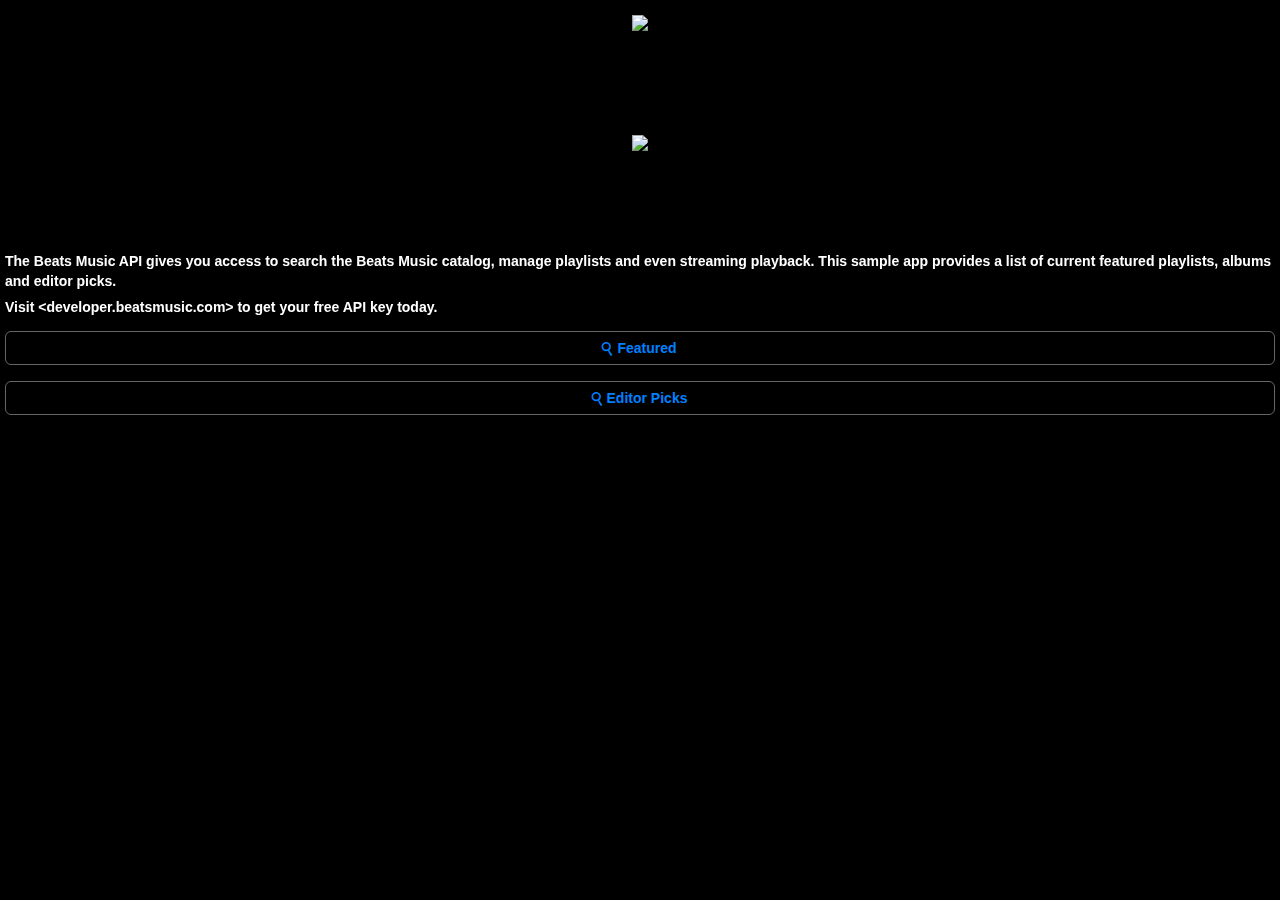
==== commit 32576e57: "Recreated with app designer R/P 1816" ====
--- a/www/index.html
+++ b/www/index.html
@@ -1,170 +1,181 @@
 <!DOCTYPE html>
 <html>
+    <!--
+  * Please see the included README.md file for license terms and conditions.
+  -->
 
- <head>
-  <link rel="stylesheet" type="text/css" href="media_button_bar/css/media_button_bar.css">
-  <meta charset="UTF-8">
-  <link rel="stylesheet" type="text/css" href="app_framework/css/af.ui.min.css">
-  <link rel="stylesheet" type="text/css" href="app_framework/css/icons.min.css">
-  <link rel="stylesheet" type="text/css" href="css/index_main.less.css" class="main-less">
-  <title>Beats Music API</title>
-  <meta http-equiv="Content-type" content="text/html; charset=utf-8">
-  <meta name="viewport" content="width=device-width, initial-scale=1.0, maximum-scale=1.0, minimum-scale=1.0, user-scalable=0">
-  <style type="text/css">
-   /* Prevent copy paste for all elements except text fields */
-   		*  { -webkit-user-select:none; -webkit-tap-highlight-color:rgba(255, 255, 255, 0); }
-   		input, textarea  { -webkit-user-select:text; }
-  </style>
-  <script src="cordova.js"></script>
-  <script src="intelxdk.js"></script>
-  <script src="xhr.js"></script>
-  <script type="text/javascript">
-      var onDeviceReady=function(){                             // called when Cordova is ready
-          if( window.Cordova && navigator.splashscreen ) {     // Cordova API detected
-            navigator.splashscreen.hide();                 // hide splash screen
-          }
-      };
-      document.addEventListener("deviceready", onDeviceReady, false) ;
-  </script>
+    <head>
+        <link rel="stylesheet" type="text/css" href="app_framework/2.1/css/af.ui.min.css">
+        <link rel="stylesheet" type="text/css" href="app_framework/2.1/css/icons.min.css">
+        <meta charset="UTF-8">
+        <title>Beats Music API</title>
+        <meta http-equiv="Content-type" content="text/html; charset=utf-8">
 
-  <script type="application/javascript" src="app_framework/appframework.ui.min.js"></script>
-  <script type="application/javascript" src="js/index_user_scripts.js"></script>
-  <script type="application/javascript" src="app_framework/appframework.js"></script>
-  <script type="application/javascript" src="js/af_subpage.js"></script>
-  <script type="application/javascript" src="js/api.js"></script>
- </head>
+        <!--
+  * The "meta viewport" tag (below) helps your app size appropriately to a device's ideal viewport.
+  * Note that Windows device viewports work better when initialized using the @viewport CSS rule.
+  * For a quick overview of "meta viewport" and @viewport, see this article:
+  *   http://webdesign.tutsplus.com/tutorials/htmlcss-tutorials/quick-tip-dont-forget-the-viewport-meta-tag
+  * To see how it works, try your app on a real device with and without a "meta viewport" tag.
+  * Additional useful references include:
+  *   http://www.quirksmode.org/mobile/viewports.html
+  *   http://www.quirksmode.org/mobile/metaviewport/devices.html
+  *   https://developer.apple.com/library/safari/documentation/AppleApplications/Reference/SafariHTMLRef/Articles/MetaTags.html
+-->
 
- <body id="afui" class="android">
+        <!-- <meta name="viewport" content="width=device-width, minimum-scale=1, initial-scale=1"> -->
+        <meta name="viewport" content="width=device-width, minimum-scale=1, initial-scale=1, user-scalable=no">
+        <!-- <meta name="viewport" content="width=device-width, initial-scale=1, user-scalable=yes, minimum-scale=1, maximum-scale=2"> -->
 
-  <div class="uwrap" id="content">
-   <div class="upage panel recommended-content-header" id="mainpage" data-header="none" data-footer="none">
-    <div class="upage-outer">
-     <header class="container-group inner-element uib_w_1" data-uib="app_framework/header" data-ver="0" id="af-header-0">
-      <h1>Beats Music</h1>
-      <div class="widget-container wrapping-col single-centered"></div>
-      <div class="widget-container content-area horiz-area wrapping-col left">
-      </div>
-      <div class="widget-container content-area horiz-area wrapping-col right"></div>
-     </header>
-     <div class="upage-content" id="mainsub">
+        <style>
+            /* following three (cascaded) are equivalent to above three meta viewport statements */
+            /* see http://www.quirksmode.org/blog/archives/2014/05/html5_dev_conf.html */
+            /* see http://dev.w3.org/csswg/css-device-adapt/ */
+                @-ms-viewport { width: 100vw ; min-zoom: 100% ; zoom: 100% ; }          @viewport { width: 100vw ; min-zoom: 100% zoom: 100% ; }
+                @-ms-viewport { user-zoom: fixed ; min-zoom: 100% ; }                   @viewport { user-zoom: fixed ; min-zoom: 100% ; }
+                /*@-ms-viewport { user-zoom: zoom ; min-zoom: 100% ; max-zoom: 200% ; }   @viewport { user-zoom: zoom ; min-zoom: 100% ; max-zoom: 200% ; }*/
+        </style>
 
-      <div class="grid grid-pad urow uib_row_1 row-height-1" data-uib="layout/row" data-ver="0">
-       <div class="col uib_col_2 col-0_6-12" data-uib="layout/col" data-ver="0">
-        <div class="widget-container content-area vertical-col">
+        <link rel="stylesheet" href="css/app.css">
+        <link rel="stylesheet" type="text/css" href="css/index_main.less.css" class="main-less">
 
-         <div class="widget uib_w_2 scale-image d-margins ImageMargin BeatsMusicImageMargin" data-uib="media/img" data-ver="0">
-          <figure class="figure-align">
-           <img src="http://content.developer.mashery.com.s3.amazonaws.com/xdk-demos/beatsmusic/logo-beatsmusic-black.png">
+        <!-- IMPORTANT: Do not include a weinre script tag as part of your release builds! -->
+        <!-- Place your remote debugging (weinre) script URL from the Test tab here, if it does not work below -->
+        <!-- <script src="http://debug-software.intel.com/target/target-script-min.js#insertabiglongfunkynumberfromthexdkstesttab"></script> -->
 
-           <figcaption data-position="bottom"></figcaption>
-          </figure>
-         </div>
-         <span class="uib_shim"></span>
+        <!-- Recommended location for your JavaScript libraries -->
+        <!-- These library references (below) are just examples to give you the general idea... -->
+        <!-- <script src="lib/mc/hammer.js"></script> -->
+        <!-- <script src="lib/ft/fastclick.js"></script> -->
+
+        <!-- Remove this script element if you convert your "Standard HTML5 web app" to a "Cordova web app" -->
+        <script type="text/javascript" id="xdkJSdevBrowser_">
+            window.dev = window.dev || {} ;         // object used by init-dev.js, which detects various ready events
+            dev.BROWSER = 500 ;                     // msecs, in non-Cordova app we don't care about "deviceready" events
+        </script>
+
+        <!--
+  * cordova.js is a phantom lib for "Cordova HTML5 web app," it does nothing in a "Standard HTML5 web app"
+  * Seeing a "Failed to load resource: net::ERR_FILE_NOT_FOUND" message caused by this "cordova.js" script?
+  * The cordova.js script is required if you convert your "Standard HTML5" project into a "Cordova" project.
+  * You can safely ignore the error or comment out this line if you will not be developing a Cordova app.
+-->
+        <script src="cordova.js" id="xdkJScordova_"></script>
+
+        <script src="js/app.js"></script>
+        <!-- for your event code, see README and file comments for details -->
+        <script src="js/init-app.js"></script>
+        <!-- for your init code, see README and file comments for details -->
+        <script src="xdk/init-dev.js"></script>
+        <script src="js/api.js"></script>
+        <!-- normalizes device and document ready events, see file for details -->
+        <!--            
+            You may substitute jQuery for the App Framework selector library.
+            See http://app-framework-software.intel.com/documentation.php#afui/afui_jquery
+        -->
+        <script type="application/javascript" src="app_framework/2.1/appframework.js"></script>
+        <script type="application/javascript" src="app_framework/2.1/appframework.ui.js" data-ver="1"></script>
+        <script type="application/javascript" src="js/index_user_scripts.js"></script>
+        <script type="application/javascript" src="xdk/ad/af_subpage.js"></script>
+    </head>
+
+    <body id="afui">
+
+        <!-- IMPORTANT: Do not include a weinre script tag as part of your release builds! -->
+        <!-- Place your remote debugging (weinre) script URL from the Test tab here, if it does not work above -->
+        <!-- <script src="http://debug-software.intel.com/target/target-script-min.js#insertabiglongfunkynumberfromthexdkstesttab"></script> -->
+        <div id="content" class="uwrap">
+            <div class="upage panel recommended_content_header BeatsPage_BG" id="mainpage" data-header="none" data-footer="none">
+                <div class="upage-content content-area vertical-col left" id="uib_page_2">
+                    <div class="grid grid-pad urow uib_row_1 row-height-1" data-uib="layout/row" data-ver="0">
+                        <div class="col uib_col_1 col-0_12-12" data-uib="layout/col" data-ver="0">
+                            <div class="widget-container content-area vertical-col">
+
+                                <div class="widget uib_w_1 scale-image d-margins BeatsMusicImgMargin" data-uib="media/img" data-ver="0">
+                                    <figure class="figure-align">
+                                        <img src="http://content.developer.mashery.com.s3.amazonaws.com/xdk-demos/beatsmusic/logo-beatsmusic-black.png">
+
+                                        <figcaption data-position="bottom"></figcaption>
+                                    </figure>
+                                </div><span class="uib_shim"></span>
+                            </div>
+                        </div>
+                        <span class="uib_shim"></span>
+                    </div>
+                    <div class="grid grid-pad urow uib_row_2 row-height-2" data-uib="layout/row" data-ver="0">
+                        <div class="col uib_col_2 col-0_12-12" data-uib="layout/col" data-ver="0">
+                            <div class="widget-container content-area vertical-col">
+
+                                <div class="widget uib_w_2 scale-image d-margins" data-uib="media/img" data-ver="0">
+                                    <figure class="figure-align">
+                                        <img src="http://content.developer.mashery.com.s3.amazonaws.com/xdk-demos/masherymade.png">
+                                        <figcaption data-position="bottom"></figcaption>
+                                    </figure>
+                                </div><span class="uib_shim"></span>
+                            </div>
+                        </div>
+                        <span class="uib_shim"></span>
+                    </div>
+                    <div class="widget uib_w_3 d-margins Beats_Dark" data-uib="media/text" data-ver="0">
+                        <div class="widget-container left-receptacle"></div>
+                        <div class="widget-container right-receptacle"></div>
+                        <div>
+                            <p>The Beats Music API gives you access to search the Beats Music catalog, manage playlists and even streaming playback. This sample app provides a list of current featured playlists, albums and editor picks.</p>
+                            <p>Visit &lt;developer.beatsmusic.com&gt; to get your free API key today.</p>
+                        </div>
+                    </div><a class="button widget uib_w_4 d-margins icon magnifier darkbg-buttons Beats_Button_Text" data-uib="app_framework/button" data-ver="1" id="Featured_btn" onclick="javascript:fetchHighlights('featured');">Featured</a><a class="button widget uib_w_5 d-margins icon magnifier darkbg-buttons Beats_Button_Text"
+                    data-uib="app_framework/button" data-ver="1" id="EditorPicks_btn" onclick="javascript:fetchHighlights('editor_picks');">Editor Picks</a>
+                </div>
+
+                <div id="recommendations" class="upage-content vertical-col left hidden">
+                    <div class="grid grid-pad urow uib_row_3 row-height-3" data-uib="layout/row" data-ver="0">
+                        <div class="col uib_col_3 col-0_12-12" data-uib="layout/col" data-ver="0">
+                            <div class="widget-container content-area vertical-col">
+
+                                <a class="button widget uib_w_6 d-margins icon left Beats_Button_Text darkbg-buttons" data-uib="app_framework/button" data-ver="1" id="Back_Btn">Button</a><span class="uib_shim"></span>
+                            </div>
+                        </div>
+                        <span class="uib_shim"></span>
+                    </div>
+
+                    <div class="grid grid-pad urow uib_row_4 row-height-4" data-uib="layout/row" data-ver="0">
+                        <div class="col uib_col_4 col-0_12-12" data-uib="layout/col" data-ver="0">
+                            <div class="widget-container content-area vertical-col">
+
+                                <div class="widget uib_w_7 scale-image d-margins BeatsMusicImgMargin" data-uib="media/img" data-ver="0">
+                                    <figure class="figure-align">
+                                        <img src="http://content.developer.mashery.com.s3.amazonaws.com/xdk-demos/beatsmusic/logo-beatsmusic-black.png">
+                                        <figcaption data-position="bottom"></figcaption>
+                                    </figure>
+                                </div><span class="uib_shim"></span>
+                            </div>
+                        </div>
+                        <span class="uib_shim"></span>
+                    </div>
+
+                    <div class="grid grid-pad urow uib_row_5 row-height-5" data-uib="layout/row" data-ver="0">
+                        <div class="col uib_col_5 col-0_12-12" data-uib="layout/col" data-ver="0">
+                            <div class="widget-container content-area vertical-col">
+
+                                <div class="widget uib_w_8 scale-image d-margins BeatsMusicImgMargin" data-uib="media/img" data-ver="0">
+                                    <figure class="figure-align">
+                                        <img src="http://content.developer.mashery.com.s3.amazonaws.com/xdk-demos/masherymade.png">
+                                        <figcaption data-position="bottom"></figcaption>
+                                    </figure>
+                                </div><span class="uib_shim"></span>
+                            </div>
+                        </div>
+                        <span class="uib_shim"></span>
+                    </div>
+                    <div id="recommendations-content-header" style="text-align:center;">
+                        <h2 id="recommended-highlight-title"></h2> 
+                        <p>(Click on images to preview)</p>
+                    </div>
+                    <div id="recommendations-content" style="text-align:center;">
+                    </div>
+                </div>
+            </div>
         </div>
-       </div>
-       <div class="col uib_col_1 col-0_6-12" data-uib="layout/col" data-ver="0">
-        <div class="widget-container content-area vertical-col">
-
-         <div class="widget uib_w_3 scale-image d-margins ImageMargin" data-uib="media/img" data-ver="0">
-          <figure class="figure-align">
-           <img src="http://content.developer.mashery.com.s3.amazonaws.com/xdk-demos/masherymade.png">
-
-           <figcaption data-position="bottom"></figcaption>
-          </figure>
-         </div>
-         <span class="uib_shim"></span>
-        </div>
-       </div>
-       <span class="uib_shim"></span>
-      </div>
-
-      <div class="grid grid-pad urow uib_row_2 row-height-2" data-uib="layout/row" data-ver="0">
-       <div class="col uib_col_3 col-0_12-12" data-uib="layout/col" data-ver="0">
-        <div class="widget-container content-area vertical-col">
-
-         <div class="widget uib_w_4 d-margins beats-dark" data-uib="media/text" data-ver="0">
-          <div class="widget-container left-receptacle"></div>
-          <div class="widget-container right-receptacle"></div>
-          <div>
-           <p>The Beats Music API gives you access to search the Beats Music catalog, manage playlists and even streaming playback. This sample app provides a list of current featured playlists, albums and editor picks.</p>
-           <p>Visit <span onclick="window.open('http://developer.beatsmusic.com/','_blank')" style="text-decoration: underline;">developer.beatsmusic.com</span> to get your free API key today.</p>
-          </div>
-         </div><span class="uib_shim"></span>
-        </div>
-       </div>
-       <span class="uib_shim"></span>
-      </div>
-
-      <div class="grid grid-pad urow uib_row_3 row-height-3" data-uib="layout/row" data-ver="0">
-       <div class="col uib_col_4 col-0_6-12" data-uib="layout/col" data-ver="0">
-        <div class="widget-container content-area vertical-col">
-
-         <a class="button widget uib_w_5 d-margins darkbg-buttons icon magnifier" data-uib="app_framework/button" id="Topfeatured_btn" onclick="javascript:fetchHighlights('featured');">Featured</a>
-        </div>
-       </div>
-       <div class="col uib_col_5 col-0_6-12" data-uib="layout/col" data-ver="0">
-        <div class="widget-container content-area vertical-col">
-
-         <a class="button widget uib_w_5 d-margins icon magnifier" data-uib="app_framework/button" id="Topeditor_picks_btn" onclick="javascript:fetchHighlights('editor_picks');">Editor Picks</a>
-        </div>
-       </div>
-       <span class="uib_shim"></span>
-      </div>
-
-     </div>
-     <div id="recommendations" class="upage-content hidden">
-      <div class="grid grid-pad urow uib_row_4 row-height-4" data-uib="layout/row" data-ver="0">
-       <div class="col uib_col_6 col-0_12-12" data-uib="layout/col" data-ver="0">
-        <div class="widget-container content-area vertical-col">
-
-         <a class="button widget uib_w_6 d-margins icon left" data-uib="app_framework/button" data-ver="0">Back</a><span class="uib_shim"></span>
-        </div>
-       </div>
-       <span class="uib_shim"></span>
-      </div>
-      <div class="grid grid-pad urow uib_row_1 row-height-1" data-uib="layout/row" data-ver="0">
-       <div class="col uib_col_2 col-0_6-12" data-uib="layout/col" data-ver="0">
-        <div class="widget-container content-area vertical-col">
-
-         <div class="widget uib_w_2 scale-image d-margins ImageMargin BeatsMusicImageMargin" data-uib="media/img" data-ver="0">
-          <figure class="figure-align">
-           <img src="http://content.developer.mashery.com.s3.amazonaws.com/xdk-demos/beatsmusic/logo-beatsmusic-black.png">
-
-           <figcaption data-position="bottom"></figcaption>
-          </figure>
-         </div>
-         <span class="uib_shim"></span>
-        </div>
-       </div>
-       <div class="col uib_col_1 col-0_6-12" data-uib="layout/col" data-ver="0">
-        <div class="widget-container content-area vertical-col">
-
-         <div class="widget uib_w_3 scale-image d-margins ImageMargin" data-uib="media/img" data-ver="0">
-          <figure class="figure-align">
-           <img src="http://content.developer.mashery.com.s3.amazonaws.com/xdk-demos/masherymade.png">
-
-           <figcaption data-position="bottom"></figcaption>
-          </figure>
-         </div>
-         <span class="uib_shim"></span>
-        </div>
-       </div>
-       <span class="uib_shim"></span>
-      </div>
-      <div id="recommendations-content-header" style="text-align:center;">
-       <h2 id="recommended-highlight-title"></h2> 
-       <p>(click on images to preview)</p>
-      </div>
-      <div id="recommendations-content" style="text-align:center;">
-      </div>
-     </div>
-     <!-- /upage-content -->
-    </div>
-    <!-- /upage-outer -->
-   </div>
-   <!-- /upage -->
-  </div>
-  <!-- /uwrap -->
- </body>
+    </body>
 
 </html>--- a/www/app_framework/2.1/css/af.ui.min.css
+++ b/www/app_framework/2.1/css/af.ui.min.css
@@ -0,0 +1,3 @@
+/*! intel-appframework - v2.1.0 - 2014-05-22 */
+
+*{-webkit-user-select:none;-webkit-tap-highlight-color:rgba(0,0,0,0);-moz-tap-highlight-color:rgba(0,0,0,0);-ms-touch-action:none;-moz-user-select:-moz-none;-webkit-touch-callout:none;margin:0;padding:0;-webkit-box-sizing:border-box;-moz-box-sizing:border-box;box-sizing:border-box}body{overflow-x:hidden;-webkit-text-size-adjust:none;font-family:'Helvetica Neue',Helvetica,Arial,sans-serif;color:#000;font-size:14px;display:-webkit-box;background:#CBD2D8;-webkit-box-orient:vertical;-webkit-box-align:stretch}#afui input,textarea{-webkit-user-select:text;-moz-user-select:-moz-text;-moz-user-select:text}#afui img{border:0}#afui p{display:block;margin:6px 0;font-size:14px;line-height:20px;color:inherit}#afui #afui_modal{background:inherit;color:inherit;-webkit-backface-visibility:hidden;z-index:9999!important;width:100%;height:100%;display:none;position:absolute;top:0;overflow:hidden;display:-webkit-box;display:-moz-box;display:box;display:-ms-flexbox;-webkit-box-orient:vertical;-moz-box-orient:vertical;-ms-box-orient:vertical;box-orient:vertical;display:-webkit-flex;display:-moz-flex;display:-ms-flex;display:flex;-webkit-flex-direction:column;-moz-flex-direction:column;-ms-flex-direction:column;flex-direction:column}#afui #modalContainer>*{-webkit-backface-visibility:hidden;-webkit-perspective:1000;background:inherit;color:inherit}#afui .afScrollPanel{width:100%;min-height:100%}#afui{position:absolute;width:100%;top:0;bottom:0;overflow:hidden}#afui,.flexContainer{display:-webkit-box;display:-moz-box;display:box;display:-ms-flexbox;-webkit-box-orient:vertical;-moz-box-orient:vertical;-ms-box-orient:vertical;box-orient:vertical;display:-webkit-flex;display:-moz-flex;display:-ms-flex;display:flex;-webkit-flex-direction:column;-moz-flex-direction:column;-ms-flex-direction:column;flex-direction:column}#afui>#splashscreen{position:absolute;top:0;bottom:0;width:100%;left:0;min-height:100%;background:rgba(29,29,28,1)!important;color:#fff!important;font-size:30px;text-align:center;z-index:9999;display:block;margin-left:auto!important;margin-right:auto!important;padding-top:80px!important}#afui .header{position:relative;overflow:hidden;display:block;z-index:250;-webkit-box-sizing:border-box;box-sizing:border-box;height:44px;left:0;right:0}#afui .header h1{position:absolute;width:45%;z-index:1;height:44px;font-size:18px;font-weight:700;left:27.5%;color:inherit;padding:10px 0;text-shadow:rgba(0,0,0,.8) 0 -1px 0;text-align:center;white-space:nowrap;text-overflow:ellipsis;overflow:hidden}#afui #content,#afui_modal #modalContainer{z-index:180;position:relative;-webkit-box-flex:1;-moz-box-flex:1;-ms-box-flex:1;box-flex:1;-webkit-flex:1;-moz-flex:1;-ms-flex:1;flex:1;overflow:hidden;background:inherit;color:inherit}#afui .panel{z-index:180;width:100%;height:100%;display:none;position:absolute;top:0;left:0;overflow-y:auto;overflow-x:hidden;-webkit-overflow-scrolling:touch;-webkit-backface-visibility:hidden;padding:10px;padding-top:0}#afui .y-scroll,#afui .panel.y-scroll{overflow-x:hidden;overflow-y:auto}#afui .x-scroll,#afui .panel.x-scroll{overflow-x:auto;overflow-y:hidden}#afui .no-scroll,#afui .panel.no-scroll{overflow:hidden}#afui .footer{z-index:180;height:49px;display:block;left:0;right:0;position:relative;padding:0 3px}#afui footer>a:not(.button){-webkit-box-sizing:border-box;box-sizing:border-box;top:3px;height:43px;overflow:hidden;font-size:12px;font-weight:400;text-decoration:none;color:#fff;text-align:center;display:inline-block;width:25%;-webkit-backface-visibility:hidden;-webkit-perspective:1000;line-height:67px;position:relative;margin:0}#afui footer>a:not(.button) .af-badge{right:auto;margin-left:-16px}#afui footer>a.icon:not(.button):before{position:absolute;top:2px;left:0;font-size:25px;margin:auto;width:100%}#afui footer>a.pressed:not(.button){}#afui footer>a.icon.pressed:not(.button):before{}#afui footer,#afui header,#afui nav,#afui aside{display:none}#afui .footer footer,#afui #menu nav,#afui .header header,#afui #aside_menu aside{display:block;height:100%}#afui>#menu.tabletMenu{z-index:1;width:200px;bottom:0;display:none;position:absolute;top:0;left:0;border-right:1px solid rgba(128,128,128,.5)}#afui>#aside_menu{z-index:1;width:200px;bottom:0;height:100%;display:none;position:absolute;top:0;right:0;border-left:1px solid rgba(128,128,128,.5)}#afui #menu_scroller,#afui #aside_menu_scroller{padding-bottom:10px;overflow-y:auto;overflow-x:hidden;-webkit-backface-visibility:hidden;-webkit-overflow-scrolling:touch}#afui #menu_scroller>*,#afui #aside_menu_scroller>*{-webkit-backface-visibility:hidden;-webkit-perspective:1000}#afui #menu .list li,#afui #menu .list .divider,#afui #menu .list li:first-child,#afui #menu .list li:last-child,#afui #aside_menu .list li,#afui #aside_menu .list .divider,#afui #aside_menu .list li:first-child,#afui #aside_menu .list li:last-child{font-weight:700;font-size:1em;line-height:1em;border-color:#101012;-webkit-box-shadow:inset 0 1px 0 rgba(255,255,255,.08);box-shadow:inset 0 1px 0 rgba(255,255,255,.08)}#afui #menu .list>li>a,#afui #aside_menu .list>li>a{color:#ccc;margin-left:6px;font-weight:400}#afui #menu .list,#afui #menu .list .divider,#afui #aside_menu .list,#afui #aside_menu .list .divider{background:inherit}#afui #menu .list .divider,#afui #aside_menu .list .divider{background:#333;color:#fff;font-weight:700;font-size:1em;line-height:1em;padding:6px;top:0;border:0;-webkit-box-shadow:none;box-shadow:none}#afui #menu .list>li>a:after,#afui #aside_menu .list>li>a:after{margin-top:-8px}#afui .splashscreen{background:rgba(29,29,28,1)!important;padding-left:40px;padding-top:30px!important;min-height:100%}#afui h2{display:block;height:34px;font-weight:700;font-size:18px;color:#000;padding:6px 0;margin-bottom:8px}#afui .collapsed:after{float:right;content:'';border-left:5px solid transparent;border-right:5px solid transparent;border-top:6px solid #000;display:block;position:absolute;top:14px;right:14px}#afui .collapsed:before{float:right;content:'';color:transparent;background:transparent;width:14px;height:14px;display:block;border:2px solid #000;border-radius:3px;position:absolute;top:8px;right:10px}#afui .expanded:after{float:right;content:'';border-left:5px solid transparent;border-right:5px solid transparent;border-bottom:6px solid #000;display:block;position:absolute;top:13px;right:14px}#afui .expanded:before{float:right;content:'';color:transparent;background:transparent;width:14px;height:14px;display:block;border:2px solid #000;border-radius:3px;position:absolute;top:8px;right:10px}.ui-icon{background:#666;background:rgba(0,0,0,.4);background-repeat:no-repeat;border-radius:9px}.ui-loader{display:none;position:absolute;opacity:.85;z-index:100;left:50%;width:200px;margin-left:-100px;margin-top:-35px;padding:10px 30px;background:#666;background:rgba(0,0,0,.4);border-radius:9px;color:#fff}.ui-loader.heavy{opacity:1}.ui-loader h1{font-size:15px;text-align:center}.ui-loader .ui-icon{position:static;display:block;opacity:.9;margin:0 auto;width:35px;height:35px;background-color:transparent}.spin{-webkit-transform:rotate(360deg);-webkit-animation-name:spin;-webkit-animation-duration:1s;-webkit-animation-iteration-count:infinite}@-webkit-keyframes spin{from{-webkit-transform:rotate(0deg)}to{-webkit-transform:rotate(360deg)}}.ui-icon-loading{background-image:url([data-uri]);width:40px;height:40px;border-radius:20px;background-size:35px 35px}#afui .ui-corner-all{border-radius:.6em}#afui_mask{position:absolute;top:45%;z-index:999999}.afui_panel_mask{position:absolute;top:0;bottom:0;left:0;right:0;z-index:2000;background-color:rgba(0,0,0,.1);display:none}#afui .hasMenu{left:0}#afui .menuButton{position:relative;top:5px;right:-8px;height:36px;width:36px;z-index:2;float:right}#afui .menuButton:after{border-bottom:9px double #fff;border-top:3px solid #fff;top:9px;left:3px;content:"";height:3px;position:absolute;width:15px}#afui .hasMenu.on{-webkit-transform:translate3d(200px,0,0);transform:translate(200px,0)}#afui .modalbutton{position:absolute;top:0;right:5px;height:32px;width:58px;line-height:32px;z-index:9999}#afui .closebutton{position:absolute;top:6px;right:6px;display:block;height:24px;width:24px;border-radius:12px;border:1px solid #666;background:#fff;color:#333;font-weight:700;font-size:21px;line-height:18px;text-align:center;text-decoration:none}#afui .closebutton:before{content:'x'}#afui .closebutton.selected,.closebutton.modalButton.selected{color:#fff;background:#333}#afui .panel>.list,#afui .panel>.afScrollPanel>.list{margin:0 -10px}#afui .panel>.list.inset,#afui .panel>.afScrollPanel>.list.inset{margin:0}@font-face{font-family:chevron;src:url([data-uri]) format('woff'),url([data-uri]) format('truetype');font-weight:400;font-style:normal}#afui .chevron{font-family:chevron;speak:none;font-style:normal;font-weight:400;font-variant:normal;text-transform:none;line-height:1;-webkit-font-smoothing:antialiased}#afui .chevron:before{content:"\f054"}#afui .chevron.left{-webkit-transform:rotate(180deg);transform:rotate(180deg)}@media handheld,only screen and (min-width:768px){#afui .footer.hasMenu.splitview,#afui .header.hasMenu.splitview,#afui #content.hasMenu.splitview{position:relative;right:0;margin-left:256px;-webkit-transition:transform 0ms;-webkit-transform:none;transition:transform 0ms;transform:none;width:-webkit-calc(100% - 256px);width:calc(100% - 256px)}#afui>#aside_menu.splitview{width:256px}#afui>#menu.tabletMenu.splitview{z-index:1;width:256px;bottom:0;height:100%;display:block;position:absolute;top:0;left:0;-webkit-transform:none;-webkit-transition:none;transform:none;transition:none}#afui .splitview .menuButton{display:none}}@media print{body{overflow:visible}#afui #content{overflow:visible;left:0}#afui{overflow:visible}#afui .panel{overflow-x:visible!important;overflow-y:visible!important;overflow:visible!important}}@-ms-viewport{width:device-width}#afui{background:#fff;color:#53575E}#afui .header{background:#0088D1;border:0;border-bottom:1px solid #0088D1;color:#fff}#afui .header h1{text-shadow:none;width:45%}#afui .backButton{background:rgba(249,249,249,1);color:#fff;display:block;position:absolute;line-height:44px;left:25px;text-overflow:ellipsis;font-size:14px;padding:0;text-shadow:none;background-color:transparent;border:0;border-color:transparent;height:44px;top:0;border-radius:0;box-shadow:none;margin:0;padding-left:0;text-align:center;width:50px;padding:0!important;margin:0!important}#afui .backButton::before{z-index:-1;font-size:22px;position:absolute;top:10px;left:-20px;text-align:center;border-radius:0;border:0;border-color:transparent;box-shadow:none;-webkit-transform:none;transform:none;font-family:chevron;speak:none;font-style:normal;font-weight:400;font-variant:normal;text-transform:none;line-height:1;-webkit-font-smoothing:antialiased;content:"\f054";-webkit-transform:rotate(180deg);transform:rotate(180deg);background-color:transparent}#afui header .backButton{position:absolute}#afui .footer{background:#0088D1;border:0;border-top:1px solid #0088D1;box-shadow:none}#afui footer>a:not(.button){}#afui footer>a.pressed:not(.button){border-radius:0;background:#00AEEF}#afui footer>a.icon.pressed:not(.button):before{color:inherit}#afui .af-badge{border:0}#afui .list{background:inherit;color:inherit;border-color:#303030;font-weight:400}#afui .af-badge{box-shadow:none}#afui .list .divider{color:#000}#afui .panel,#afui #modalContainer,#afui #modal{color:inherit;background:inherit}#afui .panel h2{color:#0088D1}#afui .collapsed:after{border-top:6px solid}#afui .collapsed:before{border:2px solid}#afui .expanded:after{border-bottom:6px solid}#afui .expanded:before{border:2px solid}#afui .collapsed:before,#afui .expanded:before{border-color:inherit}#afui .collapsed:after,#afui .expanded:after{border-top-color:inherit;border-top-color:inherit}#afui select,#afui textarea,#afui input[type=text],#afui input[type=search],#afui input[type=password],#afui input[type=datetime],#afui input[type=datetime-local],#afui input[type=date],#afui input[type=month],#afui input[type=time],#afui input[type=week],#afui input[type=number],#afui input[type=email],#afui input[type=url],#afui input[type=tel],#afui input[type=color],#afui .input-group{background:inherit;color:inherit}#afui input.toggle+label:after{color:inherit}#afui input.toggle+label{border-radius:0}#afui input.toggle+label>span{border-radius:0;top:0;width:27px;height:23px}#afui label{color:inherit}#afui input[type=radio]:checked+label:before,#afui input[type=checkbox]:checked+label:before{background:#33B5E5}#afui>#aside_menu,#afui>#menu.tabletMenu{color:#fff;background:#00AEEF;border-right:1px solid #006BA4}#afui #aside_menu .list li,#afui #aside_menu .list .divider,#afui #aside_menu .list li:last-child,#afui #menu .list li,#afui #menu .list .divider,#afui #menu .list li:last-child{border-color:#4CC6F4}#afui #aside_menu .list .divider,#afui #menu .list .divider{background:#0088D1;color:inherit;font-size:1em}#afui #aside_menu .list>li>a,#afui #menu .list>li>a{background:inherit;color:inherit;font-size:1em}#afui #aside_menu .list,#afui #menu .list{font-weight:400}#afui .button{border-radius:0;text-shadow:none}#afui .list>li>a:after{color:#0088D1}#afui .button.pressed{}#afui .button.previous{border:0}#afui .button.next{border:0}#afui .button.previous::after{color:#000;z-index:-1;font-size:22px;position:absolute;top:2px;left:-25px;text-align:center;border-radius:0;border:0;border-color:transparent;box-shadow:none;-webkit-transform:none;transform:none;font-family:chevron;speak:none;font-style:normal;font-weight:400;font-variant:normal;text-transform:none;line-height:1;-webkit-font-smoothing:antialiased;content:"\f054";-webkit-transform:rotate(180deg);transform:rotate(180deg);background-color:transparent}#afui .button.next::after{color:#000;z-index:-1;font-size:22px;position:absolute;top:6px;right:-25px;text-align:center;border-radius:0;border:0;border-color:transparent;box-shadow:none;-webkit-transform:none;transform:none;font-family:chevron;speak:none;font-style:normal;font-weight:400;font-variant:normal;text-transform:none;line-height:1;-webkit-font-smoothing:antialiased;content:"\f054";background-color:transparent}#afui .afPopup{border:solid 1px #33B5E5;-webkit-border-radius:5px;border-radius:5px;background:inherit;color:inherit}#afui .afPopup>FOOTER>A{width:120px}#afui #af_actionsheet{background:#0190d6;color:inherit}#afui #af_actionsheet a{border-radius:0;-webkit-border-radius:0;color:#000;background:#fff;border:0;text-shadow:none}#afui .list{margin:0;padding:0;margin-bottom:10px;list-style:none;background-color:#fff;box-sizing:border-box;-webkit-box-sizing:border-box}#afui .list li{display:block;list-style:none;position:relative;padding:20px 20px 20px 10px;border-bottom:1px solid #ccc}#afui .list li:first-child{border-top:1px solid #ccc}#afui .list>li>a{display:block;position:relative;display:block;color:inherit;margin:-20px -20px -20px -10px;text-decoration:none;padding:20px 20px 20px 10px}#afui .list a .af-badge{position:absolute;right:30px;top:48%;margin-top:-10px}#afui .list>li>a:after{position:absolute;right:8px;font-family:chevron;speak:none;font-style:normal;font-weight:400;font-variant:normal;text-transform:none;line-height:1;-webkit-font-smoothing:antialiased;content:"\f054";top:50%;margin-top:-.5em;color:inherit}#afui .list .divider{position:relative;top:-1px;padding-top:6px;padding-bottom:6px;font-size:12px;font-weight:700;line-height:18px;background-color:#dfe0e2;border-top:1px solid #ccc;border-bottom:1px solid #ccc;box-shadow:inset 0 1px 1px rgba(255,255,255,.4);padding-right:60px}#afui .list.inset{border:1px solid #ccc;border-radius:6px;margin:10px}#afui .list.inset li:first-child{border-top:0}#afui .list.inset li:last-child{border-bottom:0}#afui select,#afui textarea,#afui input[type=text],#afui input[type=search],#afui input[type=password],#afui input[type=datetime],#afui input[type=datetime-local],#afui input[type=date],#afui input[type=month],#afui input[type=time],#afui input[type=week],#afui input[type=number],#afui input[type=email],#afui input[type=url],#afui input[type=tel],#afui input[type=color],#afui .input-group{width:100%;height:40px;padding:10px;margin-bottom:10px;background:#fff;border:1px solid #ccc;border-radius:5px;font-size:14px;font-weight:400;-webkit-appearance:none;box-sizing:border-box}#afui form{position:relative}#afui input[type=radio],#afui input[type=checkbox]{display:none}#afui input[type=radio]+label,#afui input[type=checkbox]+label{display:inline-block;width:60%;float:right;position:relative;text-align:left;padding:10px 0 0}#afui input[type=radio]:not(.toggle)+label:before{background-color:#fafafa;border:1px solid #cacece;border-radius:50px;display:block;position:absolute;width:1.3em;height:1.3em;content:'';margin-right:5px;top:8px;margin-left:-25px}#afui input[type=radio]:checked+label:before{background-color:#000}#afui input[type=checkbox]+label:before{background-color:#fafafa;border:1px solid #cacece;border-radius:3px;display:block;position:absolute;top:8px;left:-25px;width:1.3em;height:1.3em;content:" "}#afui input[type=checkbox]:checked+label:before{content:'\00a0\2714';padding:0;display:inline-block}#afui input[type=radio]:after,#afui input[type=checkbox]:after{visibility:hidden;display:block;font-size:0;content:" ";clear:both;height:0}#afui input[type=search]{border-radius:20px}#afui label{float:left;width:33%;font-weight:400;font-size:14px;color:inherit;text-align:right;padding:11px 6px}#afui label+select,#afui label+input[type=radio],#afui label+input[type=checkbox] label+textarea,#afui label+input[type=text],#afui label+input[type=search],#afui label+input[type=password],#afui label+input[type=datetime],#afui label+input[type=datetime-local],#afui label+input[type=date],#afui label+input[type=month],#afui label+input[type=time],#afui label+input[type=week],#afui label+input[type=number],#afui label+input[type=email],#afui label+input[type=url],#afui label+input[type=tel],#afui label+input[type=color],#afui label+textarea{width:66%}#afui textarea{height:auto}#afui .input-group{width:auto;height:auto;padding:12px;overflow:hidden}#afui .input-group input:not([type=button]):not([type=submit]),#afui .input-group textarea,#afui .input-group select{margin-bottom:0;background-color:transparent;border:0;border-bottom:1px solid #ccc;border-radius:0;box-shadow:none}#afui .input-group input:not([type=submit]):not([type=button]):last-child,#afui .input-group textarea:last-child,#afui .input-group select:last-child{border-bottom:0}#afui .input-group input[type=button],#afui .input-group input[type=submit]{margin:5px}#afui input.toggle+label:before,#afui input.toggle:checked+label:before{content:attr(data-on);position:absolute;color:#fff;left:5px;width:42px;text-align:left;z-index:3;top:3px;overflow:hidden;background-color:transparent;border:0;border-radius:0;text-transform:uppercase;display:none}#afui input.toggle:checked+label:before{display:block}#afui input.toggle+label:after{content:attr(data-off);position:absolute;color:#505050;width:42px;text-align:left;z-index:1;top:2px;left:30px;overflow:hidden;background-color:transparent;border:0;border-radius:0;text-transform:uppercase}#afui input.toggle:checked+label:after{display:none}#afui input[type=radio].toggle:checked+label:before{line-height:1.2em}#afui input.toggle+label{position:relative;margin:5px;border-radius:50px;display:block;height:24px;width:65px;border:1px solid #ccc;left:33%;float:none}#afui input.toggle:checked+label{background:#1eb0e9;line-height:-1em}#afui input.toggle+label>span{display:block;width:28px;height:28px;background:#ccc;border-radius:50px;z-index:5;top:-2px;left:0;position:absolute;transition:transform 100ms linear;transform:translate3d(0,0,0);-webkit-transform:translate3d(0,0,0);-webkit-transition:-webkit-transform 100ms linear}#afui input.toggle:checked+label>span{transform:translate3d(37px,0,0);-webkit-transform:translate3d(37px,0,0)}#afui .formGroupHead{font-size:18px;font-weight:700;color:inherit;margin:16px 0 8px}#afui input[type=button],#afui input[type=submit],#afui button{font-size:inherit}#afui .button{position:relative;display:inline-block;padding:8px 12px;margin:8px 0;font-weight:700;color:#000;text-align:center;vertical-align:top;cursor:pointer;background-color:#eee;border:1px solid #666;border-radius:6px;text-decoration:none;z-index:2}#afui .button.pressed{background:#fff}#afui .button.previous{margin-left:16px;padding-left:6px;border-color:#666 #666 transparent transparent!important}#afui .button.next{border-color:#666 transparent #666 #666!important;margin-right:16px;padding-right:6px}#afui .button.previous::after{z-index:-1;content:'';position:absolute;width:25px;height:25px;background-color:inherit;top:3px;left:-11px;border-radius:5px;border:1px solid;border-color:transparent transparent inherit;-webkit-transform:rotate(45deg);transform:rotate(45deg)}#afui .button.next::after{z-index:-1;content:'';position:absolute;width:25px;height:25px;background-color:inherit;top:3px;right:-11px;border-radius:5px;border:1px solid;border-color:transparent;-webkit-transform:rotate(45deg);transform:rotate(45deg)}#afui .button.block{display:block}#afui .button.flat{border-radius:0;box-shadow:none}#afui .header .button-grouped>.button{margin:0;border-color:#fff}#afui .button-grouped{display:inline-block;margin:5px}#afui .button-grouped *{border-radius:0;float:left;border-left:0 solid transparent;border-right:1px solid #666;border-bottom:1px solid #666;border-top:1px solid #666;margin:0}#afui .button-grouped>.button:first-child{border-left:1px solid #666;border-top-left-radius:6px;border-bottom-left-radius:6px}#afui .button-grouped>.button:last-child{border-top-right-radius:6px;border-bottom-right-radius:6px}#afui .button-grouped.flex{display:-webkit-box;display:-moz-box;display:-ms-flexbox;display:-webkit-flex;display:flex}#afui .button-grouped.flex>.button{-webkit-box-flex:1;-moz-box-flex:1 auto;-webkit-flex:1 auto;-ms-flex:1 auto;flex:1 auto;white-space:nowrap;overflow:hidden;text-overflow:ellipsis}#afui .button-grouped.flex.vertical{display:inline-block}#afui .button-grouped.vertical *{border-radius:0;display:block;float:none;width:100%;border-left:1px solid #666;border-right:1px solid #666;border-top:1px solid #666;border-bottom:0 solid #666}#afui .button-grouped.vertical>.button:first-child{border-top-left-radius:6px;border-top-right-radius:6px;border-bottom-left-radius:0;border-bottom-right-radius:0}#afui .button-grouped.vertical>.button:last-child{border-top-right-radius:0;border-top-left-radius:0;border-bottom-right-radius:6px;border-bottom-left-radius:6px;border-bottom:1px solid #666}#afui .button.gray{background:#999;border-color:#666}#afui .button.yellow{background-color:#F1C222;border-color:#999}#afui .button.red{color:#fff;text-shadow:0 -1px 0 #666;background:#B20000;border-color:#666}#afui .button.green{color:#fff;text-shadow:0 -1px 0 #666;background:#009C0C;border-color:#666}#afui .button.orange{color:#fff;text-shadow:0 -1px 0 #666;background-color:#FF8000;border-color:#666}#afui .button.black{color:#fff;text-shadow:none;background:#000;border-color:#666}#afui .button.slate{color:#fff;text-shadow:0 -1px 0 #000;background:#171F28;border-color:#666}#afui .header .button{color:#fff;background:0;border-color:transparent;font-size:12px;padding:7px;height:32px;margin:5px;text-overflow:ellipsis;white-space:nowrap}.header .button.icon:before{padding-left:6px}#afui .backButton{text-overflow:ellipsis;white-space:nowrap}#afui .af-badge{position:absolute;top:2px;right:2px;display:inline-block;min-width:20px;max-width:90%;height:20px;padding:0 3px;background-color:red;border-radius:20px;font-size:12px;line-height:19px;font-weight:700;color:#fff;text-overflow:ellipsis;text-align:center;text-shadow:0 -1px 0 rgba(64,0,0,.6)}#afui .af-badge.br{bottom:2px;right:2px;top:auto;left:auto}#afui .af-badge.bl{bottom:2px;left:2px;top:auto;right:auto}#afui .af-badge.tl{top:2px;left:2px;right:auto;bottom:auto}#afui .grid{width:100%;overflow:hidden}#afui .col2,#afui .col3,#afui .col1-3,#afui .col2-3{float:none;width:100%}#afui .grid:after{content:'';clear:both}@media handheld,only screen and (min-width:768px){#afui .col2{width:50%;float:left}#afui .col3{width:33.3%;float:left}#afui .col1-3{width:33.3%;float:left}#afui .col2-3{width:66.6%;float:left}}#afui.android{font:14px Roboto,sans-serif;background:#000;color:#fff;border-color:#fff}#afui.android.light{background:#FDFDFD;color:#000}#afui.android .header{background:inherit;color:inherit;border-color:#33B5E5}#afui.android .header .button{color:inherit;background:0;font-size:14px;box-shadow:none}#afui.android .backButton{background:inherit;color:inherit}#afui.android .menuButton:after{border-color:#fff}#afui.android.light .menuButton:after{border-color:#000}#afui.android .footer{box-shadow:none;background:inherit;border-top:2px solid #33B5E5;border-bottom:0;padding:0}#afui.android .footer>footer>a:not(.button){color:inherit;top:0}#afui.android .footer>footer>a.pressed:not(.button){border:0;border-top:4px solid #33B5E5;border-radius:0;background:0}#afui.android .footer>footer>a.icon.pressed:not(.button):before{color:inherit}#afui.android .af-badge{border:0}#afui.android .panel,#afui.android #modalContainer{background:inherit;color:inherit}#afui.android .list{background:inherit;color:inherit;border-color:#303030}#afui.android .list .divider{color:#000}#afui.android .panel h2{color:inherit}#afui.android .collapsed:after{border-top:6px solid}#afui.android .collapsed:before{border:2px solid}#afui.android .expanded:after{border-bottom:6px solid}#afui.android .expanded:before{border:2px solid}#afui.android .collapsed:before,#afui.android .expanded:before{border-color:inherit}#afui.android .collapsed:after,#afui.android .expanded:after{border-top-color:inherit;border-top-color:inherit}#afui.android .afScrollbar{background:#fff!important}#afui.android.light .afScrollbar{background:#000!important}#afui.android select,#afui.android textarea,#afui.android input[type=text],#afui.android input[type=search],#afui.android input[type=password],#afui.android input[type=datetime],#afui.android input[type=datetime-local],#afui.android input[type=date],#afui.android input[type=month],#afui.android input[type=time],#afui.android input[type=week],#afui.android input[type=number],#afui.android input[type=email],#afui.android input[type=url],#afui.android input[type=tel],#afui.android input[type=color],#afui.android .input-group{background:inherit;color:inherit}#afui.android input[type=range]{-webkit-appearance:none;background-color:#ccc;height:4px;position:relative;top:-10px;margin-top:15px}#afui.android input[type=range]::-webkit-slider-thumb{-webkit-appearance:none;position:relative;z-index:1;width:11px;height:21px;-webkit-border-radius:0;-moz-border-radius:0;border-radius:0;background-image:-webkit-gradient(linear,left top,left bottom,color-stop(0%,#ccc),color-stop(100%,#ccc));background-image:gradient(linear,left top,left bottom,color-stop(0%,#ccc),color-stop(100%,#ccc))}#afui.android input.toggle+label:after{color:inherit}#afui.android input.toggle+label{border-radius:0}#afui.android input.toggle+label>span{border-radius:0;top:0;width:27px;height:23px}#afui.android label{color:inherit}#afui.android input[type=radio]:checked+label:before,#afui.android input[type=checkbox]:checked+label:before{background:#33B5E5}#afui.android>#aside_menu,#afui.android>#menu{border-right:1px solid rgba(128,128,128,.5);color:inherit;background:inherit}#afui.android #aside_menu .list li,#afui.android #menu .list li{box-shadow:none;border-color:#ccc}#afui.android #aside_menu .list .divider,#afui.android #menu .list .divider{background:inherit;color:inherit;font-size:1em}#afui.android #aside_menu .list>li>a,#afui.android #menu .list>li>a{background:inherit;color:inherit;font-size:1em}#afui.android #aside_menu .list,#afui.android #menu .list{font-weight:400}#afui.android .button{border-radius:0;border:0;background:#424343;border-color:transparent;color:inherit;text-shadow:none;box-shadow:inset 0 1px 0 rgba(255,255,255,.4)}#afui.android.light .button{background:#eee;border-color:#D1D1D1}#afui.android .button.pressed,#afui.android .header .button-grouped>.button.pressed{background:#33B5E5;border-color:#33B5E5}#afui.android .button.previous::after{width:20px;height:20px;background-color:inherit;top:5px;left:-12px;border-radius:0;box-shadow:none;border-color:transparent}#afui.android .button.next::after{width:20px;height:20px;background-color:inherit;top:5px;right:-12px;border-radius:0;box-shadow:none;border-color:transparent}#afui.android .header .button-grouped>.button{border-color:#777}#afui.android .button-grouped *{border:1px solid rgba(255,255,255,.25);border-left-width:0;box-shadow:none}#afui.android .button-grouped.vertical *{border-left:1px solid rgba(255,255,255,.25);border-bottom-width:0}#afui.android .button-grouped.vertical .button:last-child{border-bottom:1px solid rgba(255,255,255,.25)}#afui.android .afPopup{border:solid 1px #aaa;padding:0;-webkit-border-radius:0;border-radius:0;-webkit-transform:none;transform:none;-webkit-transition:none;transition:none;background:inherit;background-color:rgba(0,0,0,.9);color:inherit}#afui.android.light .afPopup{background-color:rgba(255,255,255,.9)}#afui.android .afPopup>HEADER{font-weight:400;font-size:20px;text-align:left;padding:10px}#afui.android .afPopup>DIV{font-size:14px;text-align:left;padding:10px;margin:0;border-top:solid 1px #aaa;border-bottom:solid 1px #aaa}#afui.android .afPopup>FOOTER{background:#bbb}#afui.android .afPopup>FOOTER>A,#afui.android.light .afPopup>FOOTER>A{background:#fff;color:#111}#afui.android .afPopup>FOOTER>A#cancel{margin-left:10px;width:120px}#afui.android .afPopup>FOOTER>A#action{margin-right:10px;width:120px}#afui.android .afPopup>FOOTER>A.center{margin:8px}#afui.android #af_actionsheet{border:#666 1px solid;border-top:#33B5E5 3px solid;background:#555;color:inherit;margin:-20px 20px 0 20px;padding:0}#afui.android.light #af_actionsheet{border:#bbb 1px solid;border-top:#33B5E5 3px solid;background:#bbb}#afui.android #af_actionsheet a{border-radius:0;-webkit-border-radius:0;border:0 solid #777;background:#424343;color:inherit;line-height:50px;margin-bottom:1px}#afui.android.light #af_actionsheet a{background:#fff}#afui.android #af_actionsheet a.cancel{margin-bottom:0}@-ms-viewport{width:device-width}@font-face{font-family:win8back;src:url([data-uri]) format('woff'),url([data-uri]) format('truetype');font-weight:400;font-style:normal}#afui.win8{font:14px "Segoe UI Semilight",HelveticaNeue-light,Helvetica,Arial,sans-serif;font-size:14px;background-color:#000;color:#fff}#afui.win8.light{background:#fff;color:#000}#afui.win8 .header .button{color:inherit;border-color:transparent;font-size:14px}#afui.win8 .backButton.pressed{background:inherit}#afui.win8 .backButton{color:inherit;background:inherit;margin:0;font-family:win8back;width:0;height:0;font-style:normal;font-weight:400;font-variant:normal;text-transform:none;line-height:1;padding:0;margin:0;border:0;position:absolute;left:-185px;-webkit-font-smoothing:antialiased}#afui.win8 .backButton::before{content:"\e000";font-size:30px;position:absolute;top:10px;right:-225px;left:auto;color:inherit;font-family:inherit;-webkit-transform:none;transform:none}#afui.win8 .header h1{text-align:left;color:inherit}#afui.win8 .header{border:0;background:inherit;border-bottom:inherit;color:inherit}#afui.win8 .footer{padding:0;background:inherit;text-align:center;height:65px;background:rgba(33,32,33,.9);border-top:0}#afui.win8.light .footer{background:#F2F2F2;color:#000}#afui.win8 .footer>footer>a:not(.button){position:relative;width:56px!important;height:56px;display:inline-block;font:400 9px/85px Segoe WP,Segoe UI,Verdana,Helvetica,Sans-Serif;text-decoration:none;color:inherit;text-align:center;text-shadow:0 0 rgba(0,0,0,0);overflow:hidden;background:inherit;-webkit-backface-visibility:hidden;-webkit-perspective:1000}#afui.win8.light .footer>footer>a:not(.button){text-shadow:0 0 rgba(0,0,0,0)}#afui.win8 .footer>footer>a.icon.pressed:not(.button):before{background-color:#00ABA9}#afui.win8 .footer>footer>a.icon:not(.button):before{top:0;left:10px;font-size:19px;width:auto;padding:5px;border:3px solid #fff;border-radius:20px}#afui.win8.light .footer>footer>a.icon:not(.button):before{border:3px solid #000}#afui.win8 .footer>footer>a:not(:last-of-type):not(.button){border:0}#afui.win8 .af-badge{border:0}#afui.win8 #content,#afui.win8 #content>.panel{background:inherit;color:inherit}#afui.win8 .list{background:inherit;color:inherit;border-color:#303030}#afui.win8 .list .divider,#afui.win8 #menu.tabletMenu .list .divider{background:#00ABA9;padding:5px;display:inline;font-size:16px;font-weight:400;border-top:0;border-bottom:0;color:inherit}#afui.win8 .list li{border-top:0;border-bottom:0;font-size:20px}#afui.win8 .panel h2{color:inherit;font-weight:400;font-size:34px;line-height:34px;height:auto}#afui.win8 .collapsed:after{border-top:6px solid}#afui.win8 .collapsed:before{border:2px solid}#afui.win8 .expanded:after{border-bottom:6px solid}#afui.win8 .expanded:before{border:2px solid}#afui.win8 .collapsed:before,#afui.win8 .expanded:before{border-color:inherit}#afui.win8 .collapsed:after,#afui.win8 .expanded:after{border-top-color:inherit;border-top-color:inherit}#afui.win8 .afScrollbar{background:#fff!important}#afui.win8.light .afScrollbar{background:#000!important}#afui.win8 select,#afui.win8 textarea,#afui.win8 input[type=text],#afui.win8 input[type=search],#afui.win8 input[type=password],#afui.win8 input[type=datetime],#afui.win8 input[type=datetime-local],#afui.win8 input[type=date],#afui.win8 input[type=month],#afui.win8 input[type=time],#afui.win8 input[type=week],#afui.win8 input[type=number],#afui.win8 input[type=email],#afui.win8 input[type=url],#afui.win8 input[type=tel],#afui.win8 input[type=color],#afui.win8 .input-group{background:#000;color:inherit}#afui.win8.light select,#afui.win8.light textarea,#afui.win8.light input[type=text],#afui.win8.light input[type=search],#afui.win8.light input[type=password],#afui.win8.light input[type=datetime],#afui.win8.light input[type=datetime-local],#afui.win8.light input[type=date],#afui.win8.light input[type=month],#afui.win8.light input[type=time],#afui.win8.light input[type=week],#afui.win8.light input[type=number],#afui.win8.light input[type=email],#afui.win8.light input[type=url],#afui.win8.light input[type=tel],#afui.win8.light input[type=color],#afui.win8.light .input-group{background:#fff}#afui.win8 input.toggle+label:after{color:inherit}#afui.win8 input.toggle+label{border-radius:0}#afui.win8 input.toggle:checked+label{background:#00ABA9}#afui.win8 input.toggle+label>span{border-radius:0;top:0;width:27px;height:23px}#afui.win8 input[type=radio]:checked+label:before,#afui.win8 input[type=checkbox]:checked+label:before{background:#00ABA9}#afui.win8>#menu{border-right:1px solid rgba(128,128,128,.5);color:inherit;background:inherit}#afui.win8>#aside_menu{border-left:1px solid rgba(128,128,128,.5);color:inherit;background:inherit;border-right:0}#afui.win8 #menu .list .divider{padding:4px;line-height:30px;margin-left:10px}#afui.win8 #menu .list{font-weight:400}#afui.win8 #menu .list li,#afui.win8 #menu .list .divider{box-shadow:none}#afui.win8 .button{border-radius:0;border:0;background:inherit;border:3px solid #fff;color:inherit;text-shadow:none;box-shadow:none}#afui.win8.light .button{border:3px solid #000}#afui.win8 .button.pressed{background:#00ABA9}#afui.win8 .button.next,#afui.win8 .button.previous{border-color:#fff!important}#afui.win8 .button.next::after,#afui.win8 .button.previous::after{border:0}#afui.win8 .button-grouped>.button{border:3px solid #fff;border-right:0}#afui.win8 .button-grouped>.button:last-child{border-right:3px solid #fff}#afui.win8 .button-grouped>.button:first-child,#afui.win8 .button-grouped>.button:last-child{border-radius:0}#afui.win8 .button-grouped.vertical >.button{border:3px solid #fff;border-bottom:0}#afui.win8 .button-grouped.vertical>.button:last-child{border-bottom:3px solid #fff}#afui.win8 .header .button-grouped>.button{border-color:#fff}#afui.win8 .header .button-grouped>.button.pressed{background:#00ABA9}#afui.win8.light .button-grouped>.button,#afui.win8.light .button-grouped.vertical>.button,#afui.win8.light .header .button-grouped>.button{border-color:#111}@media handheld,only screen and (max-width:768px){#afui.win8 #menu{display:none;position:absolute;left:0;bottom:0;z-index:1000;width:100%;height:150px;font-size:20px;top:auto;background:inherit;color:inherit;-webkit-transition-timing-function:linear;transition-timing-function:linear;-webkit-transform:translate3d(0,150px,0);transform:translate3d(0,150px,0)}#afui.win8 .hasMenu,#afui.win8 .hasMenu.on{-webkit-transform:translate3d(0,0,0);transform:translate3d(0,0,0)}#afui.win8 .header #menubadge{display:none}}#afui.win8 .afPopup{width:100%;border:solid 0 #72767b;left:0!important;-webkit-border-radius:0;border-radius:0;-webkit-transform:none;transform:none;-webkit-transition:none;transition:none;top:0!important;background:#222;color:inherit;padding:15px}#afui.win8.light .afPopup{background:#eee}#afui.win8 .afPopup>HEADER{font-size:20px}#afui.win8 .afPopup>DIV{font-size:16px;padding:10px 0;margin:0}#afui.win8 .afPopup>FOOTER{width:100%;text-align:left;display:block!important}#afui.win8 .afPopup>FOOTER>A#cancel{float:left;min-width:100px}#afui.win8 .afPopup>FOOTER>A#action{float:left;min-width:100px;margin-left:10px}#afui.win8 .afPopup>FOOTER>A.center{width:auto}#afui.win8 #af_actionsheet{background:#aaa;color:#000}#afui.win8 #af_actionsheet a{border-radius:0;-webkit-border-radius:0;border:0 solid #000;background-color:transparent;font-weight:400;color:#000;box-shadow:0 1px 1px rgba(255,255,255,0)}#afui.win8 #menu .list>li>a{color:inherit}@media handheld,only screen and (min-width:768px){#afui.win8 .footer footer #metroMenu{display:none}#afui.win8 .footer{-webkit-transform:translate3d(0,0,0);transform:translate(0,0)}#afui.win8 #menu{background:inherit;color:inherit;font-size:18px;left:0;top:0;width:200px}#afui.win8 #menu .list>li>a:after{margin-top:-11px}}#afui.win8 input[type=range]{-webkit-appearance:none;-webkit-appearance:none;background-color:#ccc;height:4px;position:relative;top:-10px;margin-top:15px}#afui.win8 input[type=range]::-webkit-slider-thumb{-webkit-appearance:none;position:relative;z-index:1;width:15px;height:15px;background-image:-webkit-gradient(linear,left top,left bottom,color-stop(0%,#ccc),color-stop(100%,#ccc));background-image:gradient(linear,left top,left bottom,color-stop(0%,#ccc),color-stop(100%,#ccc))}#afui.bb{font-family:"Slate Pro",Slate,"Myriad Pro","BBAlpha Sans",Helvetica;font-size:12pt}#afui.bb .header{background:#00609E;background:-ms-linear-gradient(65deg,#00609E 0,#00AFEE 100%);background:-webkit-gradient(linear,left bottom,right top,color-stop(0%,#00609E),color-stop(100%,#00AFEE));background:-webkit-linear-gradient(65deg,#00609E 0,#00AFEE 100%);background:linear-gradient(65deg,#00609E 0,#00AFEE 100%);border-style:solid;border-width:1px;border-color:#009CE1 transparent #004E92}#afui.bb .header h1{text-shadow:rgba(0,0,0,.8) 0 1px 0;font-weight:400}#afui.bb .list{font-weight:400}#afui.bb .backButton{display:block;position:absolute;line-height:60px;left:5px;text-overflow:ellipsis;font-size:10px;padding:0;color:#fff;text-shadow:none;background-color:transparent;border:0;border-color:transparent;height:44px;top:0;border-radius:0;box-shadow:none;margin:0;padding-left:0;text-align:center;width:50px;padding:0!important;margin:0!important}#afui.bb .backButton::before{z-index:-1;font-size:22px;position:absolute;top:-15px;left:15px;text-align:center;border-radius:0;border:0;border-color:transparent;box-shadow:none;-webkit-transform:none;transform:none;font-family:chevron;speak:none;font-style:normal;font-weight:400;font-variant:normal;text-transform:none;line-height:1;-webkit-font-smoothing:antialiased;content:"\f054";top:1px;-webkit-transform:rotate(180deg);transform:rotate(180deg);background-color:transparent}#afui.bb .backButton::after{z-index:-1;font-size:24px;content:' ';position:absolute;font-weight:700;background-color:transparent;left:55px;height:48px;top:-5px;width:2px;background:#0aa9dc;margin:auto;text-align:center;border-radius:0;border:0;border-color:transparent;box-shadow:none;-webkit-transform:rotate(10deg);transform:rotate(10deg)}#afui.bb .header .button{color:#fff;background:0;text-shadow:0 -1px 0 #333;border-color:transparent}#afui.bb .footer{border:0;border-radius:0;background:0;padding:0;-webkit-box-shadow:none;box-shadow:none}#afui.bb .footer>footer>a:not(.button){height:49px;top:0;border-top:4px solid #000;background:#1e1e1e}#afui.bb .footer>footer>a.pressed:not(.button){border:0;border-top:4px solid #0aa9dc;border-radius:0;background:#3a3a3a;color:#fff}#afui.bb .footer>footer>a:not(:last-of-type):not(.pressed):not(.button){border-right:1px solid #000}#afui.bb .footer>footer>a.icon.pressed:not(.button):before{color:#fff}#afui.bb #aside_menu,#afui.bb #menu{border-right:1px solid #bbb;background:#fff;color:#000}#afui.bb #aside_menu .list>li>a,#afui.bb #menu .list>li>a{color:inherit}#afui.bb #aside_menu .list .divider,#afui.bb #menu .list .divider{background:#fafafa;color:#000}#afui.bb .list .divider{background:#fafafa;border-top:0;color:#000;border-bottom:1px solid #0aa9dc!important}#afui.bb #aside_menu .list li,#afui.bb #aside_menu .list .divider,#afui.bb #aside_menu .list li:first-child,#afui.bb #aside_menu .list li:last-child,#afui.bb #menu .list li,#afui.bb #menu .list .divider,#afui.bb #menu .list li:first-child,#afui.bb #menu .list li:last-child{border-bottom-color:#ccc}#afui.bb .button,#afui.bb .button-grouped *,#afui.bb .button-grouped>.button:first-child,#afui.bb .button-grouped.vertical *,#afui.bb .button-grouped.vertical>.button:last-child,#afui.bb>.header .button-grouped>.button{border-color:#ccc}#afui.bb>.header .button-grouped>.button.pressed{background:#07a}#afui.bb .panel{background:#fff}#afui.bb .afPopup{border:solid 1px #ccc;-webkit-border-radius:3px;border-radius:3px;background:inherit;color:inherit;padding:0}#afui.bb .afPopup>HEADER{font-weight:400;font-size:20px;text-align:center;margin:0;padding:8px;color:#fff;border-radius:2px;background:#00609E;background:-ms-linear-gradient(65deg,#00609E 0,#00AFEE 100%);background:-webkit-gradient(linear,left bottom,right top,color-stop(0%,#00609E),color-stop(100%,#00AFEE));background:-webkit-linear-gradient(65deg,#00609E 0,#00AFEE 100%);background:linear-gradient(65deg,#00609E 0,#00AFEE 100%)}#afui.bb .afPopup>DIV{text-align:center;padding:10px}#afui.bb .afPopup>FOOTER{padding:5px}#afui.bb .afPopup>FOOTER>A#cancel{width:120px}#afui.bb .afPopup>FOOTER>A#action{width:120px}#afui.bb #af_actionsheet{background:#fff;color:inherit}#afui.bb #af_actionsheet a{border-radius:5px;-webkit-border-radius:5px;border:1px solid #ccc;background:#eee;color:#111}#afui.ios7{font-family:HelveticaNeue,'Helvetica Neue',Helvetica,Arial,sans-serif}#afui.ios7 .header{background:#f9f9f9;color:inherit;border:0;border-bottom:1px solid rgba(158,158,158,255)}#afui.ios7 .header.overlayStatusbar{padding-top:20px;height:64px}#afui.ios7 .header .button{color:rgba(82,155,234,255);border-color:transparent;font-size:14px;font-weight:400}#afui.ios7 .header h1{color:inherit;text-shadow:none}#afui.ios7 .panel,#afui.ios7 #modalContainer{background:rgba(238,238,238,255)}#afui.ios7 .panel h2{color:inherit}#afui.ios7 .footer{background:#f9f9f9;color:#000;border-top:1px solid rgba(158,158,158,255);box-shadow:none}#afui.ios7 .footer>footer>a:not(.button){color:rgba(96,96,96,255)}#afui.ios7 .footer>footer>a.pressed:not(.button){border-radius:0;background:transparent}#afui.ios7 #menubadge:after{border-color:rgba(82,155,234,255)}#afui.ios7 .list{font-weight:400}#afui.ios7>#aside_menu,#afui.ios7>#menu{border-right:1px solid #bbb;background:rgba(238,238,238,255);color:inherit}#afui.ios7 #aside_menu .list li,#afui.ios7 #aside_menu .list .divider,#afui.ios7 #aside_menu .list li:first-child,#afui.ios7 #aside_menu .list li:last-child,#afui.ios7 #menu .list li,#afui.ios7 #menu .list .divider,#afui.ios7 #menu .list li:first-child,#afui.ios7 #menu .list li:last-child{border-color:#d7d7d7;font-weight:400;box-shadow:none}#afui.ios7 #aside_menu .list .divider,#afui.ios7 #menu .list .divider{background:rgba(238,238,238,255);color:inherit;font-size:1em;border-bottom:1px solid #d7d7d7}#afui.ios7 #aside_menu .list a,#afui.ios7 #menu .list a{color:inherit}#afui.ios7 #aside_menu .list,#afui.ios7 #menu .list{background:#fff;font-weight:400;color:inherit}#afui.ios7 .list>li>a:after{color:rgba(217,217,217,255)}#afui.ios7 .button{background-color:transparent}#afui.ios7 .backButton{background:rgba(249,249,249,1);color:rgba(82,155,234,255);display:block;position:absolute;line-height:44px;left:25px;text-overflow:ellipsis;font-size:14px;padding:0;text-shadow:none;background-color:transparent;border:0;border-color:transparent;height:44px;top:auto;border-radius:0;box-shadow:none;margin:0;padding-left:0;text-align:center;width:50px;padding:0!important;margin:0!important}#afui.ios7 .backButton::before{z-index:-1;font-size:22px;position:absolute;top:10px;left:-20px;text-align:center;border-radius:0;border:0;border-color:transparent;box-shadow:none;-webkit-transform:none;transform:none;font-family:chevron;speak:none;font-style:normal;font-weight:400;font-variant:normal;text-transform:none;line-height:1;-webkit-font-smoothing:antialiased;content:"\f054";-webkit-transform:rotate(180deg);transform:rotate(180deg);background-color:transparent}#afui.ios7 .backButton::after{content:'';width:0;height:0;border:0}#afui.ios7 .button{box-shadow:none;border-radius:0;border-color:#ccc;color:rgba(82,155,234,255);text-shadow:none}#afui.ios7 .button-grouped *,#afui.ios7 .button-grouped>.button:first-child,#afui.ios7 .button-grouped.vertical *,#afui.ios7 .button-grouped.vertical>.button:last-child,#afui.ios7 .header .button-grouped>.button{border-color:rgba(82,155,234,255)}#afui.ios7 .button-grouped>.button.pressed,#afui.ios7 .header .button-grouped>.button.pressed{color:#fff;background:rgba(82,155,234,255)}#afui.ios7 .afPopup{border:1px solid rgba(158,158,158,255);border-radius:10px;padding:0;text-align:center;color:inherit;background:rgba(249,249,249,1)}#afui.ios7 .afPopup>HEADER{padding:10px 0}#afui.ios7 .afPopup>DIV{padding-bottom:10px}#afui.ios7 .afPopup>FOOTER{border-top:1px solid #aaa}#afui.ios7 .afPopup>FOOTER>A.center{width:100%!important}#afui.ios7 .afPopup .button{border:0;width:50%;margin:0;background:transparent;color:rgba(82,155,234,255);padding:12px 0}#afui.ios7 .afPopup .button.pressed{background:transparent}#afui.ios7 .button.pressed{font-weight:700;background:#fff}#afui.ios7 .afPopup a:not(:first-of-type){border-left:1px solid rgba(158,158,158,255)}#afui.ios7 #af_actionsheet{background-color:transparent;color:#000;padding-left:10px;padding-right:10px;border-top:transparent 1px solid;box-shadow:0 -1px 2px rgba(0,0,0,0)}#afui.ios7 #af_actionsheet a{background-image:none;text-shadow:none;box-shadow:none;font-weight:400;border-radius:0;border:0;-webkit-box-shadow:none;color:rgba(82,155,234,255);background-color:#fff;cursor:pointer;border-radius:0;line-height:40px;font-size:20px;margin-bottom:1px}#afui.ios7 #af_actionsheet a:first-child{border-top-left-radius:5px;border-top-right-radius:5px}#afui.ios7 #af_actionsheet a:nth-last-child(2){border-bottom-left-radius:5px;border-bottom-right-radius:5px}#afui.ios7 #af_actionsheet a.cancel{font-weight:700;margin:9px 0;border-radius:5px}#afui.ios7 #af_actionsheet a.red{color:#f44}#afui.ios7 .footer>footer>a.pressed:not(.button),.footer>footer>a.icon.pressed:not(.button):before{color:rgba(82,155,234,255)}#afui.ios7 .button.previous{border:0}#afui.ios7 .button.next{border:0}#afui.ios7 .button.previous::after{color:rgba(82,155,234,255);z-index:-1;font-size:22px;position:absolute;top:2px;left:-25px;text-align:center;border-radius:0;border:0;border-color:transparent;box-shadow:none;-webkit-transform:none;transform:none;font-family:chevron;speak:none;font-style:normal;font-weight:400;font-variant:normal;text-transform:none;line-height:1;-webkit-font-smoothing:antialiased;content:"\f054";-webkit-transform:rotate(180deg);transform:rotate(180deg);background-color:transparent}#afui.ios7 .button.next::after{color:rgba(82,155,234,255);z-index:-1;font-size:22px;position:absolute;top:6px;right:-25px;text-align:center;border-radius:0;border:0;border-color:transparent;box-shadow:none;-webkit-transform:none;transform:none;font-family:chevron;speak:none;font-style:normal;font-weight:400;font-variant:normal;text-transform:none;line-height:1;-webkit-font-smoothing:antialiased;content:"\f054";background-color:transparent}#afui.ios7 .button.gray{color:#999;background-color:transparent}#afui.ios7 .button.yellow{color:#F1C222;background-color:transparent}#afui.ios7 .button.red{color:#b20000;background-color:transparent}#afui.ios7 .button.green{color:#009C0C;background-color:transparent}#afui.ios7 .button.orange{color:#FF8000;background-color:transparent}#afui.ios7 .button.black{color:#000;background-color:transparent}#afui.ios7 .button.slate{color:#171F28;background-color:transparent}#afui.ios7 .af-badge{border:0;box-shadow:none;font-size:12px}#afui.ios7 input[type=range]{-webkit-appearance:none;background-color:#333;height:4px;position:relative;top:-10px;margin-top:15px;border-radius:2px}#afui.ios7 input[type=range]::-webkit-slider-thumb{-webkit-appearance:none;position:relative;z-index:1;width:15px;height:15px;-webkit-border-radius:40px;border-radius:40px;border:1px solid #333;background-image:-webkit-gradient(linear,left top,left bottom,color-stop(0%,#ccc),color-stop(100%,#ccc));background-image:gradient(linear,left top,left bottom,color-stop(0%,#ccc),color-stop(100%,#ccc))}#afui.ios{color:#000}#afui.ios .header{background-color:#889BB3;background-image:-ms-linear-gradient(top,#B3BECD 0,#889BB3 50%,#6E84A2 51%);background-image:-webkit-gradient(linear,left top,left bottom,color-stop(0,#B3BECD),color-stop(.5,#889BB3),color-stop(.51,#6E84A2));background-image:-webkit-linear-gradient(top,#B3BECD 0,#889BB3 50%,#6E84A2 51%);background-image:linear-gradient(to bottom,#B3BECD 0,#889BB3 50%,#6E84A2 51%);border:1px solid;border-color:#CCD2DA transparent #2D3033;color:#fff}#afui.ios .header h1{text-shadow:rgba(0,0,0,.8) 0 -1px 0}#afui.ios .af-badge{border:2px solid #fff;box-shadow:0 1px 2px #555;line-height:18px}#afui.ios .panel,#afui.ios #modalContainer{background:#e7e7e7}#afui.ios .panel h2{color:inherit}#afui.ios .footer{background-color:#000;background-image:-ms-linear-gradient(top,#222 0,#111 50%,#000 51%);background-image:-webkit-gradient(linear,left top,left bottom,color-stop(0,#222),color-stop(0.5,#111),color-stop(.51,#000));background-image:-webkit-linear-gradient(top,#222 0,#111 50%,#000 51%);background-image:linear-gradient(to bottom,#222 0,#111 50%,#000 51%);box-shadow:0 1px 0 #555 inset;border-top:1px solid #000}#afui.ios .footer>footer>a.pressed:not(.button){background:rgba(255,255,255,.13);border-radius:6px}#afui.ios .footer>footer>a.icon.pressed:not(.button):before{color:#3a9de2}#afui.ios>#aside_menu,#afui.ios>#menu.tabletMenu{border-right:0;background:#000;color:#fff}#afui.ios .backButton{line-height:15px;width:58px;display:block;position:absolute;top:5px;left:5px;text-overflow:ellipsis;font-size:12px;padding:7px!important;color:#fff;text-shadow:0 -1px 0 #333;background-color:#476999;background-image:none!important;border:1px solid;border-color:#375073 #375073 #375073 transparent;height:32px;border-radius:5px;box-shadow:0 1px 0 #9CABC0;margin:0 0 0 15px!important;padding-left:4px!important}#afui.ios .backButton::before{z-index:-1;content:'';position:absolute;width:24px;height:24px;background-color:#476999;top:2px;left:-11px;border-radius:5px;border:1px solid;border-color:transparent transparent #9CABC0;box-shadow:1px -1px 0 #375073 inset;-ms-transform:rotate(45deg);-moz-transform:rotate(45deg);-webkit-transform:rotate(45deg);transform:rotate(45deg)}#afui.ios .header .button{color:#fff;text-shadow:0 -1px 0 #333;background-color:#476999;border:1px solid #375073;box-shadow:0 1px 0 #9CABC0;background-image:linear-gradient(to bottom,#9CABC0 0,#6E84A2 50%,#476999 51%)}#afui.ios .header .button.pressed{background-image:linear-gradient(to bottom,#6E84A2 0,#476999 50%,#274979 51%)}#afui.ios .footer .button{color:#fff;text-shadow:0 -1px 0 #333;background-color:#444;border:1px solid #222;box-shadow:0 1px 0 #222;background-image:linear-gradient(to bottom,#555 0,#333 50%,#111 51%)}#afui.ios .footer .button.pressed{background-image:linear-gradient(to bottom,#444 0,#222 50%,#000 51%)}#afui.ios #aside_menu .list li,#afui.ios #aside_menu .list .divider,#afui.ios #aside_menu .list li:first-child,#afui.ios #aside_menu .list li:last-child,#afui.ios #menu .list li,#afui.ios #menu .list .divider,#afui.ios #menu .list li:first-child,#afui.ios #menu .list li:last-child{border-color:#101012;-webkit-box-shadow:inset 0 1px 0 rgba(255,255,255,.08);box-shadow:inset 0 1px 0 rgba(255,255,255,.08)}#afui.ios #aside_menu .list>li>a,#afui.ios #menu .list>li>a{color:#ccc}#afui.ios #aside_menu .list .divider,#afui.ios #menu .list .divider{background:#333;color:#fff}#afui.ios .afPopup{border:solid 2px #fff;-webkit-box-shadow:0 4px 6px #555,0 0 20px rgba(0,0,0,.5);-webkit-border-radius:10px;border-radius:10px;padding:0;background:#1b294b;background-image:-webkit-gradient(linear,left top,left bottom,from(#626c82),to(#1b294b))}#afui.ios .afPopup >*{color:#fff}#afui.ios .afPopup>HEADER{font-weight:700;text-align:center;text-shadow:0 -1px #000;padding:5px}#afui.ios .afPopup>DIV{text-align:center}#afui.ios .afPopup>FOOTER>A{background-image:-webkit-gradient(linear,left top,left bottom,from(#626c82),to(#1b294b));color:#fff}#afui.ios .afPopup>FOOTER>A#cancel{width:120px;margin-left:10px}#afui.ios .afPopup>FOOTER>A#action{width:120px;margin-right:10px}#afui.ios .afPopup>FOOTER>A.center{float:none!important;width:95%!important;margin:8px!important}#afui.ios #af_actionsheet{background:#595c61;color:inherit}#afui.ios #af_actionsheet a{border-radius:10px;-webkit-border-radius:10px;border:3px solid #111;background:#eee;background:linear-gradient(to bottom,#fff 0,#ccc 100%);color:#111;text-shadow:0 1px 0 #fff}#afui.ios #af_actionsheet a.cancel{background:#333;background:linear-gradient(to bottom,#666 0,#333 100%);color:#fff;text-shadow:0 -1px 0 #000}#afui.ios #af_actionsheet a.red{background:#d11;background:linear-gradient(to bottom,#d55 0,#d11 100%);color:#fff;text-shadow:0 -1px 0 #000}#afui.ios input[type=range]{-webkit-appearance:none;background-color:#ccc;height:2px;position:relative;top:-10px;margin-top:15px}#afui.ios input[type=range]::-webkit-slider-thumb{-webkit-appearance:none;position:relative;z-index:1;width:15px;height:15px;-webkit-border-radius:40px;border-radius:40px;background-image:-webkit-gradient(linear,left top,left bottom,color-stop(0%,#ebf1f6),color-stop(50%,#abd3ee),color-stop(51%,#89c3eb),color-stop(100%,#d5ebfb));background-image:gradient(linear,left top,left bottom,color-stop(0%,#ebf1f6),color-stop(50%,#abd3ee),color-stop(51%,#89c3eb),color-stop(100%,#d5ebfb))}#afui.tizen{font:14px TizenSans,sans-serif;background:#000;color:#fff;border-color:#fff}#afui.tizen.light{background:#FDFDFD;color:#000}#afui.tizen .header{background:#313f66;color:inherit;border-color:#313f66}#afui.tizen.light .header{background:#e9e6df;color:inherit;border-color:#e9e6df}#afui.tizen .header .button{color:inherit;border-color:transparent;font-size:14px}#afui.tizen .header .button-grouped>.button{border-color:#aaa}#afui.tizen .footer{box-shadow:none;background:0;border-color:#000;padding:0}#afui.tizen .footer>footer>a:not(.button){color:inherit;height:49px;top:0;border-top:4px solid #414f6e;background:#414f6e}#afui.tizen .footer>footer>a.pressed:not(.button){border-top:4px solid #316fc6;background:#313f66}#afui.tizen .footer>footer>a.icon.pressed:not(.button):before{color:inherit}#afui.tizen.light .footer{border-color:#fff}#afui.tizen.light .footer>footer>a:not(.button){border-top:4px solid #dedcd5;background:#dedcd5}#afui.tizen.light .footer>footer>a.pressed:not(.button){border-top:4px solid #ceccc5;background:#e9e6df}#afui.tizen .backButton{background:inherit;color:inherit}#afui.tizen .menuButton:after{border-color:#fff}#afui.tizen.light .menuButton:after{border-color:#000}#afui.tizen .af-badge{border:0}#afui.tizen .panel,#afui.tizen #modalContainer{background:#000;color:#fff}#afui.tizen .list{background:inherit;color:inherit;border-color:#303030}#afui.tizen .list .divider{color:#000}#afui.tizen .panel h2{color:inherit}#afui.tizen .collapsed:after{border-top:6px solid}#afui.tizen .collapsed:before{border:2px solid}#afui.tizen .expanded:after{border-bottom:6px solid}#afui.tizen .expanded:before{border:2px solid}#afui.tizen .collapsed:before,#afui.tizen .expanded:before{border-color:inherit}#afui.tizen .collapsed:after,#afui.tizen .expanded:after{border-top-color:inherit;border-top-color:inherit}#afui.tizen .afScrollbar{background:#fff!important}#afui.tizen.light .afScrollbar{background:#000!important}#afui.tizen select,#afui.tizen textarea,#afui.tizen input[type=text],#afui.tizen input[type=search],#afui.tizen input[type=password],#afui.tizen input[type=datetime],#afui.tizen input[type=datetime-local],#afui.tizen input[type=date],#afui.tizen input[type=month],#afui.tizen input[type=time],#afui.tizen input[type=week],#afui.tizen input[type=number],#afui.tizen input[type=email],#afui.tizen input[type=url],#afui.tizen input[type=tel],#afui.tizen input[type=color],#afui.tizen .input-group{background:inherit;color:inherit}#afui.tizen input.toggle+label:after{color:inherit}#afui.tizen input.toggle+label{border-radius:0}#afui.tizen input.toggle+label>span{border-radius:0;top:0;width:27px;height:23px}#afui.tizen label{color:inherit}#afui.tizen input[type=radio]:checked+label:before,#afui.tizen input[type=checkbox]:checked+label:before{background:#313f66}#afui.tizen>#aside_menu,#afui.tizen>#menu{border-right:1px solid rgba(128,128,128,.5);color:inherit;background:inherit}#afui.tizen #aside_menu .list li,#afui.tizen #menu .list li{box-shadow:none;border-color:#ccc}#afui.tizen #aside_menu .list .divider,#afui.tizen #menu .list .divider{background:inherit;color:inherit;font-size:1em}#afui.tizen #aside_menu .list>li>a,#afui.tizen #menu .list>li>a{background:inherit;color:inherit;font-size:1em}#afui.tizen #aside_menu .list,#afui.tizen #menu .list{font-weight:400}#afui.tizen .afPopup{border:solid 1px #888;padding:5px;-webkit-border-radius:5px;border-radius:5px;-webkit-transform:none;transform:none;-webkit-transition:none;transition:none;background:#313f66;color:inherit}#afui.tizen.light .afPopup{background:#e9e6df}#afui.tizen .afPopup>HEADER{text-align:center;padding:5px}#afui.tizen .afPopup>DIV{font-size:14px;text-align:center;padding:5px;margin:0}#afui.tizen .afPopup>FOOTER>A{width:120px}#afui.tizen #af_actionsheet{background:inherit;color:inherit}#afui.tizen #af_actionsheet a{border-radius:0;-webkit-border-radius:0;border:1px solid #ccc;background:#313f66;color:inherit}#afui.tizen.light #af_actionsheet a{background:#e9e6df}#af_actionsheet{position:absolute;left:0;right:0;padding-left:10px;padding-right:10px;padding-top:10px;margin:auto;background:#000;float:left;z-index:9999;border-top:#fff 1px solid;background:rgba(71,71,71,.95);background-image:-webkit-gradient(linear,left top,left bottom,from(rgba(255,255,255,.4)),to(rgba(255,255,255,0)),color-stop(.08,rgba(255,255,255,.1)),color-stop(.08,rgba(255,255,255,0)));background-image:-webkit-linear-gradient(top,rgba(255,255,255,.4) 0,rgba(255,255,255,.1) 8%,rgba(255,255,255,0) 8%);box-shadow:0 -1px 2px rgba(0,0,0,.4)}#af_actionsheet a{text-decoration:none;-webkit-transition:all .4s ease;transition:all .4s ease;text-shadow:0 -1px rgba(0,0,0,.8);padding:0 .25em;border:1px solid rgba(0,0,0,.8);text-overflow:ellipsis;border-radius:.75em;background-image:-webkit-gradient(linear,left top,left bottom,from(rgba(255,255,255,.4)),to(rgba(255,255,255,0)),color-stop(.5,rgba(255,255,255,.1)),color-stop(.5,rgba(255,255,255,0)));background-image:-webkit-linear-gradient(top,rgba(255,255,255,.5) 0,rgba(255,255,255,.2) 50%,rgba(255,255,255,0) 50%);box-shadow:0 1px 1px rgba(255,255,255,.7);display:block;color:#fff;text-align:center;line-height:36px;font-size:20px;font-weight:700;margin-bottom:10px;background-color:rgba(130,130,130,1)}#af_actionsheet a.selected{background-color:rgba(150,150,150,1)}#af_actionsheet a.cancel{background-color:rgba(43,43,43,1)}#af_actionsheet a.cancel.selected{background-color:rgba(73,73,73,1)}#af_actionsheet a.red{color:#fff;background-color:rgba(204,0,0,1)}#af_actionsheet a.red.selected{background-color:rgba(255,0,0,1)}#mask{display:block;width:100%;height:100%;background:#000;z-index:999999;position:fixed;top:0;left:0}.afPopup{display:block;width:280px;float:left;border:solid 1px #72767b;-webkit-border-radius:10px;border-radius:10px;padding:10px;opacity:1;-webkit-transform:scale(1);-webkit-transition:all .2s ease-in-out;transform:scale(1);transition:all .2s ease-in-out;position:absolute;z-index:1000000;top:50%;left:50%;margin:0 auto;background:rgba(70,70,70,1);color:#fff}.afPopup >*{color:inherit}.afPopup.hidden{opacity:0;-webkit-transform:scale(0);top:50%;left:50%;margin:0 auto}.afPopup>HEADER{font-weight:700;font-size:20px;margin:0;padding:5px}.afPopup>DIV{font-size:14px;margin:8px}.afPopup>FOOTER{width:100%;text-align:center;display:block!important}.afPopup>FOOTER>A#cancel{float:left;margin-left:5px}.afPopup>FOOTER>A#action{float:right;margin-right:5px}.afPopup>FOOTER>A.center{float:none!important;width:80%;margin:8px}.scrollBar{position:absolute!important;width:5px!important;height:20px!important;border-radius:2px!important;border:1px solid #000!important;background:#000!important;opacity:0!important}#afModalMask{position:absolute;top:0;left:0;width:100%;height:100%;background:transparent;display:none;z-index:9999}#afSelectBoxContainer{position:absolute;display:block;width:90%;max-width:280px;margin-right:auto;min-height:100px;background:#303030;color:#fff;overflow:hidden;z-index:9999;max-height:300px;margin-top:-150px;top:50%;left:50%;margin-left:-138px}#afSelectBoxfix ul{list-style-type:none;padding:0;margin:0}#afSelectBoxfix li{font-size:1.1em;color:#fff;display:block;line-height:2.5em;padding:0 1em;border-bottom:1px solid #444}#afSelectBoxfix .selected{background:#33B5E5}.afFakeSelect{width:200px;height:30px;display:inline-block;border:1px solid #ccc;border-radius:5px;line-height:2em;font-size:1em;padding-left:10px;position:relative;padding-right:35px;text-overflow:ellipsis;white-space:nowrap;overflow:hidden}.afFakeSelect:after{position:absolute;top:5px;right:5px;border:14px solid transparent;border-top-color:#ccc;content:''}#afSelectBoxContainer #afSelectDone,#afSelectBoxContainer #afSelectCancel{margin-top:10px;display:inline-block;height:30px;width:100px;background:#33B5E5;border:1px solid #33B5E5;text-align:center;line-height:2em;float:left;margin-left:10px}#afSelectBoxContainer #afSelectCancel{float:right;margin-right:10px}#afSelectBoxContainer #afSelectClose{overflow:hidden;border-bottom:1px solid #444;padding-bottom:5px}select:disabled~.afFakeSelect{background:#ccc;color:#000}--- a/www/app_framework/2.1/css/icons.min.css
+++ b/www/app_framework/2.1/css/icons.min.css
@@ -0,0 +1,3 @@
+/*! intel-appframework - v2.1.0 - 2014-04-07 */
+
+@font-face{font-family:IcoMoon;src:url([data-uri]) format('woff'),url([data-uri]) format('truetype');font-weight:400;font-style:normal}.icon:before{font-family:IcoMoon;speak:none;font-style:normal;font-weight:400!important;font-variant:normal;text-transform:none;line-height:1;color:inherit;position:relative;font-size:1em;left:-3px;top:2px}li .icon:before{position:relative;width:24px;height:100%;top:2px;line-height:0!important;margin-right:4px}.icon.mini:before{font-size:.7em}.icon.big:before{font-size:1.5em}.icon.home:before{content:"\5a"}.icon.pencil:before{content:"\5b"}.icon.picture:before{content:"\5c"}.icon.camera:before{content:"\5d"}.icon.headset:before{content:"\5e"}.icon.paper:before{content:"\5f"}.icon.stack:before{content:"\61"}.icon.folder:before{content:"\60"}.icon.tag:before{content:"\62"}.icon.basket:before{content:"\63"}.icon.phone:before{content:"\64"}.icon.mail:before{content:"\65"}.icon.location:before{content:"\66"}.icon.clock:before{content:"\67"}.icon.calendar:before{content:"\68"}.icon.message:before{content:"\69"}.icon.chat:before{content:"\6a"}.icon.user:before{content:"\6b"}.icon.loading:before{content:"\6c"}.icon.refresh:before{content:"\6d"}.icon.magnifier:before{content:"\6e"}.icon.key:before{content:"\6f"}.icon.settings:before{content:"\70"}.icon.graph:before{content:"\71"}.icon.trash:before{content:"\72"}.icon.download:before{content:"\73"}.icon.upload:before{content:"\74"}.icon.star:before{content:"\75"}.icon.heart:before{content:"\76"}.icon.warning:before{content:"\77"}.icon.add:before{content:"\78"}.icon.remove:before{content:"\79"}.icon.question:before{content:"\7a"}.icon.info:before{content:"\7b"}.icon.error:before{content:"\7c"}.icon.check:before{content:"\7d"}.icon.minimize:before{content:"\7e"}.icon.close:before{content:"\e000"}.icon.up:before{content:"\e001"}.icon.right:before{content:"\e002"}.icon.down:before{content:"\e003"}.icon.left:before{content:"\e004"}.icon.html5:before{content:"\e005"}.icon.css:before{content:"\e006"}.icon.js:before{content:"\e007"}.icon.lamp:before{content:"\e008"}.icon.tools:before{content:"\e009"}.icon.new:before{content:"\e00a"}.icon.wifi:before{content:"\e00b"}.icon.mic:before{content:"\e00c"}.icon.database:before{content:"\e00d"}.icon.bug:before{content:"\e00e"}.icon.busy:before{content:"\e00f"}.icon.target:before{content:"\e010"}.icon.tv:before{content:"\e011"}.icon.cloud:before{content:"\e012"}.icon.pin:before{content:"\e013"}--- a/www/css/app.css
+++ b/www/css/app.css
@@ -0,0 +1,39 @@
+/*
+ * Please see the included README.md file for license terms and conditions.
+ */
+
+/* Disable certain interactions on touch devices */
+/* SOURCE: https://github.com/ftlabs/fastclick/blob/master/examples/input.html */
+/* LICENSE: https://github.com/ftlabs/fastclick/blob/master/LICENSE */
+body {
+    -webkit-touch-callout: none ;
+    -webkit-text-size-adjust: none ; -ms-text-size-adjust: none ;
+    -webkit-user-select: none ; -moz-user-select: none ; -ms-user-select: none ; user-select: none ;
+    -webkit-highlight: none ;
+    -webkit-tap-highlight-color: rgba(0,0,0,0) ;
+    -webkit-tap-highlight-color: transparent ;      /* For some Androids */
+}
+
+/* Recommended for Windows 8 Phone */
+/* SOURCE: http://www.excellentwebworld.com/common-problems-solution-for-windows-phone-8-phonegap */
+html {
+    -ms-touch-action: pan-x ;
+}
+
+/* Recommended for Windows 8 Phone */
+/* SOURCE: http://www.excellentwebworld.com/common-problems-solution-for-windows-phone-8-phonegap */
+body {
+    -ms-touch-action: pan-y ;
+    -ms-content-zooming: none ;
+}
+
+/* allow copy-paste */
+input, textarea  {
+    -webkit-user-select: text ; -moz-user-select: text ; -ms-user-select: text ; user-select: text ;
+}
+
+body {
+    /* margin: 0.5rem ; */
+    background: white ;
+    color: black ;
+}
--- a/www/css/index_main.less.css
+++ b/www/css/index_main.less.css
@@ -64,12 +64,22 @@
 
    .w85 { width:85px; }
 */
-.vertical-col > * {
-  width: 100%;
-}
+.vertical-col > *,
 .vertical-col > .table-thing,
-.wrapping-col > .no_wrap.table-thing {
-  width: 100%;
+.vertical-col > .afScrollPanel > .table-thing,
+.wrapping-col > .no_wrap.table-thing,
+.wrapping-col > .afScrollPanel > .no_wrap.table-thing {
+  width: 100%;
+}
+#afui .vertical-col > .afScrollPanel > .widget,
+#afui .vertical-col > .widget,
+.vertical-col > .widget {
+  width: calc(100% - 10px);
+  margin-left: 5px;
+}
+.col > .vertical-col > .widget {
+  width: 100%;
+  margin-left: 0;
 }
 .table-thing {
   display: table;
@@ -82,21 +92,35 @@
   display: table-cell;
 }
 /* wrapping column */
-.wrapping-col.right > * {
+.wrapping-col.right > *,
+.wrapping-col.right > .afScrollPanel > * {
   float: right;
 }
 /* margin: 0 5px;   move margin to another class */
-.wrapping-col.left > * {
+.wrapping-col.left > *,
+.wrapping-col.left > .afScrollPanel > * {
   float: left;
 }
-.vertical-col.right > * {
+/* center and right alignment */
+.vertical-col.center {
+  text-align: center;
+}
+.vertical-col.right {
+  text-align: right;
+}
+.vertical-col.right > *,
+.col > .vertical-col.right > .widget,
+.vertical-col.right > .afScrollPanel > * {
   margin-left: auto;
 }
-.vertical-col.center > * {
+.vertical-col.center > *,
+.col > .vertical-col.center > .widget,
+.vertical-col.center > .afScrollPanel > * {
   margin-left: auto;
   margin-right: auto;
 }
-.wrapping-col:not(.horiz-area) > .no_wrap {
+.wrapping-col:not(.horiz-area) > .no_wrap,
+.wrapping-col:not(.horiz-area) > .afScrollPanel > .no_wrap {
   float: none;
   clear: both;
   /* margin: 8px 0px; */
@@ -130,7 +154,7 @@
   box-sizing: content-box;
 }
 /* page */
-.hidden {
+.hidden:not(.afPopup) {
   display: none;
 }
 .upage-content,
@@ -141,7 +165,6 @@
 body {
   height: 100%;
 }
-body:not(#afui) .uwrap,
 body:not(#afui) .upage,
 body:not(#afui) .upage-content {
   height: 100%;
@@ -162,12 +185,12 @@
 }
 /* sidebars and crossbars */
 .uib_sidebar {
-  position: absolute;
+  position: fixed;
   height: 100%;
   top: 0px;
 }
 .uib_crossbar {
-  position: absolute;
+  position: fixed;
   width: 100%;
   left: 0px;
 }
@@ -207,6 +230,8 @@
   z-index: 4;
 }
 .sidebar-content {
+  height: 100%;
+  overflow-y: auto;
   position: relative;
   margin: 0;
 }
@@ -215,123 +240,69 @@
   margin: 0;
   /* background-image:url('images/gripper.png'); */
 }
-#afui header {
-  display: -webkit-flex !important;
-  display: -moz-flex !important;
-  display: -ms-flex !important;
-  display: -o-flex !important;
-  display: flex !important;
-  -webkit-align-items: center;
-  -moz-align-items: center;
-  -ms-align-items: center;
-  -o-align-items: center;
-  align-items: center;
-}
-#afui header input {
-  height: 32px;
-  padding: 6px;
-  font-size: 13px;
-}
-#afui header > .horiz-area {
-  -webkit-flex: 1;
-  -moz-flex: 1;
-  -ms-flex: 1;
-  -o-flex: 1;
-  flex: 1;
-  pointer-events: none;
-  z-index: 1;
-}
-#afui header > .horiz-area > * {
-  pointer-events: auto;
-}
-#afui header > h1 {
-  text-align: center !important;
-}
-#afui header > .single-centered {
-  position: absolute;
-  width: 100%;
-  text-align: center;
-}
-#afui header > .single-centered > * {
-  z-index: 1;
-  margin-left: auto !important;
-  margin-right: auto !important;
-}
-.uib_row_1 > .col {
-  padding-left: 10px;
-  padding-right: 10px;
-}
-@media all and (min-width: 320px) {
-  .uib_col_2 {
-    width: 50%;
-  }
-  .urow.cright > .uib_col_2 {
-    padding-left: 0px !important;
-  }
-  .urow:not(.cright) > .uib_col_2 {
-    clear: left;
-    padding-left: 0px !important;
-  }
-  .uib_col_1 {
-    width: 50%;
-  }
-  .urow:not(.cright) > .uib_col_1 {
-    padding-right: 0px !important;
-  }
-  .urow.cright > .uib_col_1 {
-    clear: right;
-    padding-right: 0px !important;
-  }
-}
-@media all and (max-width: 320px) {
-  .col-0_6-12 {
+.template {
+  display: none !important;
+}
+.uib-absolute {
+  position: absolute !important;
+}
+.figure-align {
+  display: table;
+  margin: 0px auto;
+}
+.figure-align img {
+  width: 100%;
+}
+.image-cell {
+  display: table-cell;
+  vertical-align: middle;
+}
+@media all {
+  #afui .scale-image img {
+    width: 100%;
+  }
+}
+@media all {
+  #afui .wrapping-col > .d-margins,
+  #afui .wrapping-col > .afScrollPanel > .d-margins {
+    margin-left: 6px;
+    margin-right: 6px;
+  }
+  #afui .wrapping-col > .d-margins,
+  #afui .wrapping-col > .afScrollPanel > .d-margins {
+    margin-left: 6px;
+    margin-right: 6px;
+  }
+}
+.uib_row_1:not(.cright) > .col {
+  padding-right: 20px;
+}
+.uib_row_1.cright > .col {
+  padding-left: 20px;
+}
+@media all {
+  .col-0_12-12 {
     width: auto;
     float: none !important;
-    clear: both;
+  }
+  .urow:not(.cright) > .col-0_12-12 {
+    padding-right: 0px !important;
+  }
+  .urow.cright > .col-0_12-12 {
     padding-left: 0px !important;
-    padding-right: 0px !important;
-  }
-  .col-0_6-12 {
-    width: auto;
-    float: none !important;
-    clear: both;
-    padding-left: 0px !important;
-    padding-right: 0px !important;
   }
 }
 @media all {
   #afui .grid-pad {
+    padding-top: 10px;
     padding-bottom: 10px;
     padding-left: 20px;
     padding-right: 20px;
   }
 }
-@media all and (min-width: 320px) {
+@media all and (min-width: 0px) {
   #afui .row-height-1 > .col > .content-area {
-    min-height: 41px;
-  }
-}
-.figure-align {
-  display: table;
-  margin: 0px auto;
-}
-.image-cell {
-  display: table-cell;
-  vertical-align: middle;
-}
-@media all {
-  #afui .scale-image img {
-    width: 100%;
-  }
-}
-@media all {
-  #afui .d-margins {
-    margin-top: 0px;
-    margin-bottom: 1px;
-  }
-  #afui .wrapping-col > .d-margins {
-    margin-left: 6px;
-    margin-right: 6px;
+    min-height: 100px;
   }
 }
 .uib_row_2:not(.cright) > .col {
@@ -352,185 +323,62 @@
     padding-left: 0px !important;
   }
 }
-@media all and (min-width: 320px) {
+@media all and (min-width: 0px) {
   #afui .row-height-2 > .col > .content-area {
     min-height: 100px;
   }
 }
-#afui .with-label label.narrow-control {
-  float: none;
-}
-#afui .with-label label.narrow-control + * {
-  display: block;
-  width: 100% !important;
-  margin-bottom: 0 !important;
-}
-#afui .with-label label.narrow-control:empty {
-  display: none;
-}
-#afui .with-label .label-inline {
-  width: 30%;
-  vertical-align: middle;
-}
-#afui .with-label .label-top-left,
-#afui .with-label .label-top-right {
-  width: auto !important;
-  display: block;
-  padding: 8px 4px 4px;
-}
-#afui .with-label .label-top-left {
-  text-align: left !important;
-}
-#afui .with-label .label-top-right {
-  text-align: right !important;
-}
 .left-receptacle {
   float: left;
 }
 .right-receptacle {
   float: right;
 }
-.uib_row_3 > .col {
-  padding-left: 10px;
-  padding-right: 10px;
-}
-@media all and (min-width: 320px) {
-  .uib_col_4 {
-    width: 50%;
-  }
-  .urow.cright > .uib_col_4 {
-    padding-left: 0px !important;
-  }
-  .urow:not(.cright) > .uib_col_4 {
-    clear: left;
-    padding-left: 0px !important;
-  }
-  .uib_col_5 {
-    width: 50%;
-  }
-  .urow:not(.cright) > .uib_col_5 {
-    padding-right: 0px !important;
-  }
-  .urow.cright > .uib_col_5 {
-    clear: right;
-    padding-right: 0px !important;
-  }
-}
-@media all and (max-width: 320px) {
-  .col-0_6-12 {
-    width: auto;
-    float: none !important;
-    clear: both;
-    padding-left: 0px !important;
-    padding-right: 0px !important;
-  }
-  .col-0_6-12 {
-    width: auto;
-    float: none !important;
-    clear: both;
-    padding-left: 0px !important;
-    padding-right: 0px !important;
-  }
-}
-@media all and (min-width: 320px) {
-  #afui .row-height-3 > .col > .content-area {
-    min-height: 5px;
-  }
-}
-@media all {
-  #afui .default-graphic-button {
-    border-radius: 5px;
-    background-color: rgba(0, 0, 0, 0.75);
-  }
-}
-@media all {
-  #afui .hover-graphic-button:hover {
-    border-radius: 5px;
-    background-color: #000000;
-  }
-}
-@media all {
-  #afui .active-graphic-button:active {
-    border-radius: 5px;
-    background-color: rgba(0, 0, 0, 0.75);
-  }
-}
-@media all {
-  #afui .default-graphic-sizing {
-    padding: 5px;
-  }
-}
-@media all {
-  #afui .default-graphic-text {
-    color: #FFFFFF;
-    text-align: center;
-  }
-}
-@media all {
-  
-}
-@media all {
-  
-}
-@media all {
-  #afui .TextAlign {
-    text-align: right;
-  }
-}
-@media all {
-  #afui .wrapping-col > .ImageMargin {
+@media all {
+  #afui .wrapping-col > .BeatsMusicImgMargin,
+  #afui .wrapping-col > .afScrollPanel > .BeatsMusicImgMargin {
     margin-left: 6px;
     margin-right: 6px;
   }
-}
-@media all {
-  #afui .BeatsMusicImageMargin {
-    margin-top: 5px;
-  }
-  #afui .wrapping-col > .BeatsMusicImageMargin {
+  #afui .wrapping-col > .BeatsMusicImgMargin,
+  #afui .wrapping-col > .afScrollPanel > .BeatsMusicImgMargin {
     margin-left: 6px;
     margin-right: 6px;
   }
-}
-@media all and (min-width: 320px) {
-  #afui .row-height-6 > .col > .content-area {
-    min-height: 100px;
-  }
-}
-@media all and (min-width: 320px) {
-  #afui .row-height-7 > .col > .content-area {
-    min-height: 100px;
-  }
-}
-@media all {
-  #afui .beats-dark p {
-    font-weight: bolder;
+  #afui .BeatsMusicImgMargin {
+    margin-top: 5px;
+  }
+}
+.darkbg-buttons {
+  background: black !important;
+}
+.recommended_content_header {
+  font-weight: bolder;
+}
+@media all {
+  #afui .Beats_BG {
+    background-color: #000000;
+    background-position: center center;
+    background-repeat: no-repeat;
+    background-attachment: fixed;
+  }
+}
+@media all {
+  #afui .Beats_Dark p {
+    font-weight: bold;
     color: #ffffff;
   }
-  #afui .beats-dark a:hover {
-    text-decoration: underline;
-    color: #ffffff;
-  }
-  #afui .beats-dark a:link {
-    text-decoration: none;
-    font-weight: bolder;
-    color: #ffffff;
-  }
-}
-.darkbg-buttons {
-  background-color: #dddddd;
-}
-.recommended-content-header {
-  font-weight: bolder;
-}
-.album-image {
-  padding-bottom: 30px;
-  padding-top: 10px;
-}
-.uib_row_4:not(.cright) > .col {
+}
+@media all {
+  #afui .Beats_Button_Text {
+    font-weight: bold;
+    color: #0080ff;
+  }
+}
+.uib_row_3:not(.cright) > .col {
   padding-right: 20px;
 }
-.uib_row_4.cright > .col {
+.uib_row_3.cright > .col {
   padding-left: 20px;
 }
 @media all {
@@ -545,8 +393,57 @@
     padding-left: 0px !important;
   }
 }
-@media all and (min-width: 320px) {
+@media all and (min-width: 0px) {
+  #afui .row-height-3 > .col > .content-area {
+    min-height: 100px;
+  }
+}
+.uib_row_4:not(.cright) > .col {
+  padding-right: 20px;
+}
+.uib_row_4.cright > .col {
+  padding-left: 20px;
+}
+@media all {
+  .col-0_12-12 {
+    width: auto;
+    float: none !important;
+  }
+  .urow:not(.cright) > .col-0_12-12 {
+    padding-right: 0px !important;
+  }
+  .urow.cright > .col-0_12-12 {
+    padding-left: 0px !important;
+  }
+}
+@media all and (min-width: 0px) {
   #afui .row-height-4 > .col > .content-area {
-    min-height: 37px;
-  }
-}
+    min-height: 100px;
+  }
+}
+.uib_row_5:not(.cright) > .col {
+  padding-right: 20px;
+}
+.uib_row_5.cright > .col {
+  padding-left: 20px;
+}
+@media all {
+  .col-0_12-12 {
+    width: auto;
+    float: none !important;
+  }
+  .urow:not(.cright) > .col-0_12-12 {
+    padding-right: 0px !important;
+  }
+  .urow.cright > .col-0_12-12 {
+    padding-left: 0px !important;
+  }
+}
+@media all and (min-width: 0px) {
+  #afui .row-height-5 > .col > .content-area {
+    min-height: 100px;
+  }
+}
+.BeatsPage_BG {
+  background: black !important;
+}
